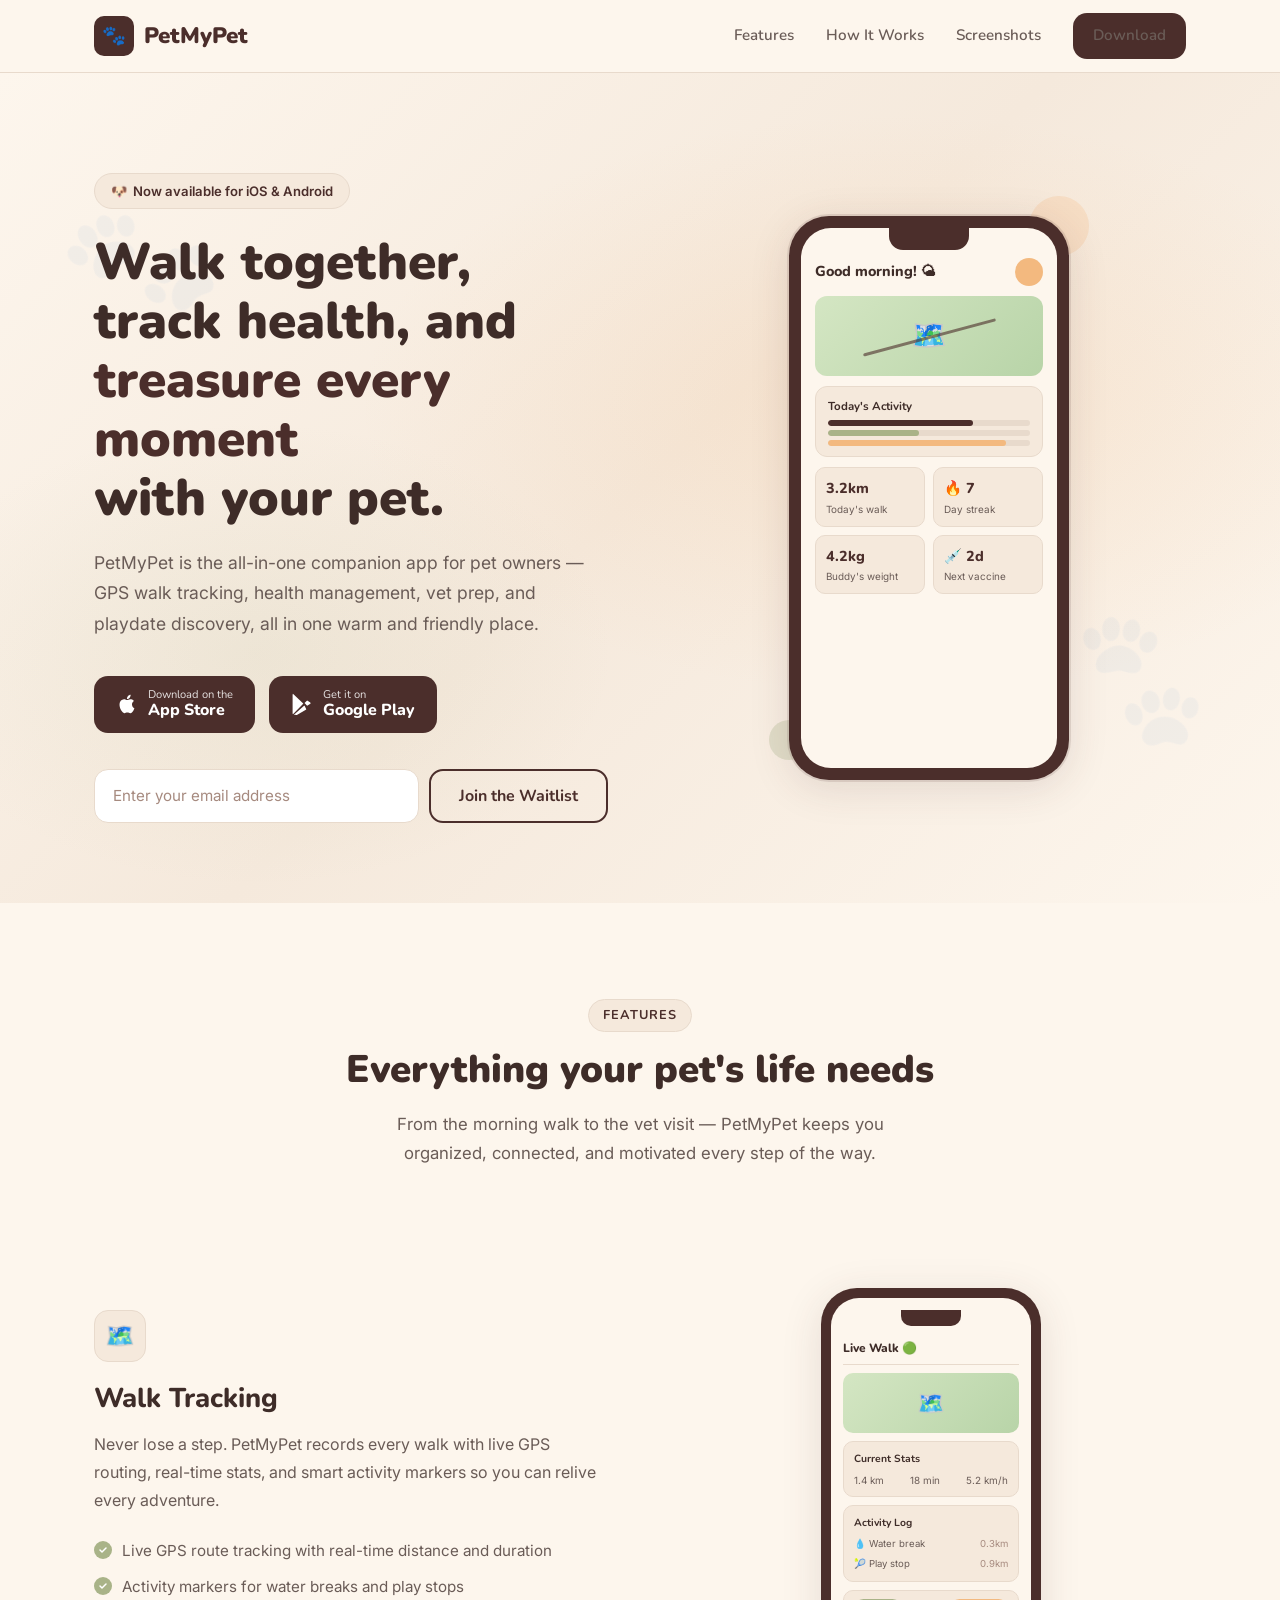
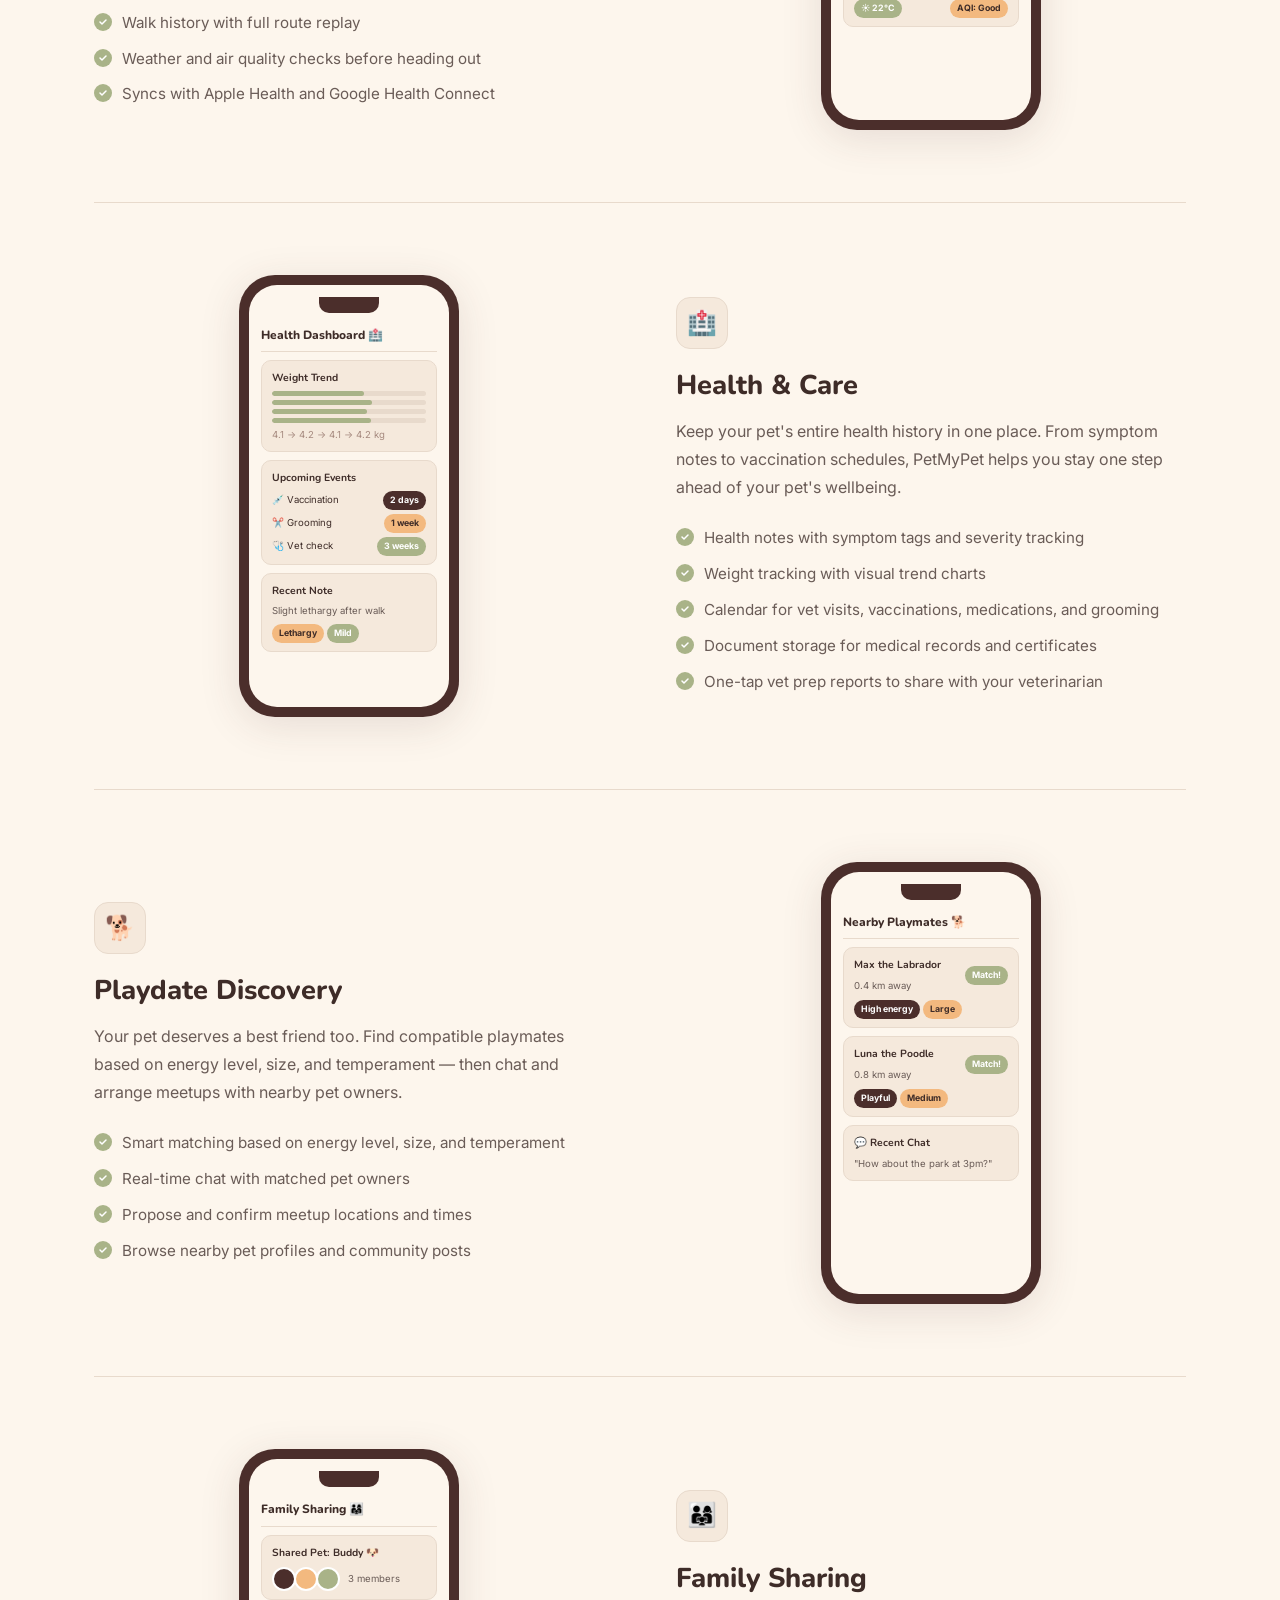
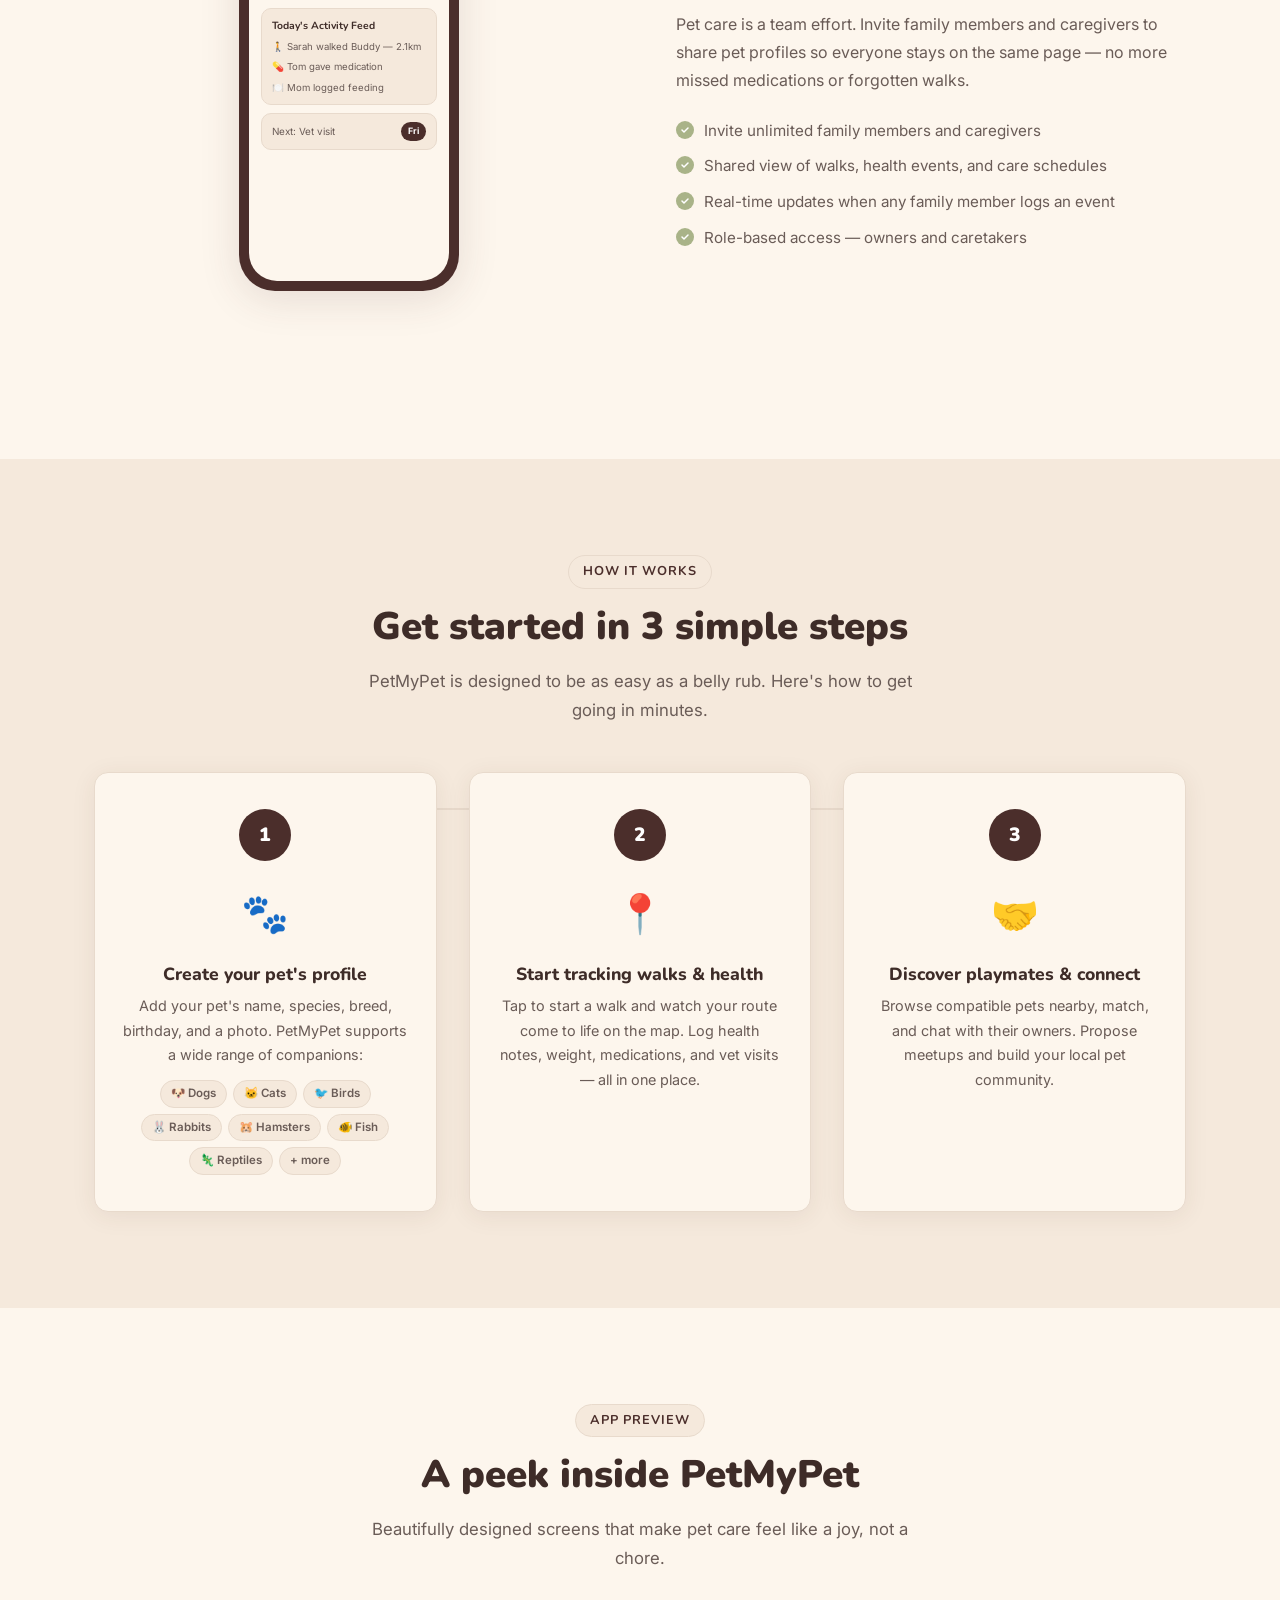
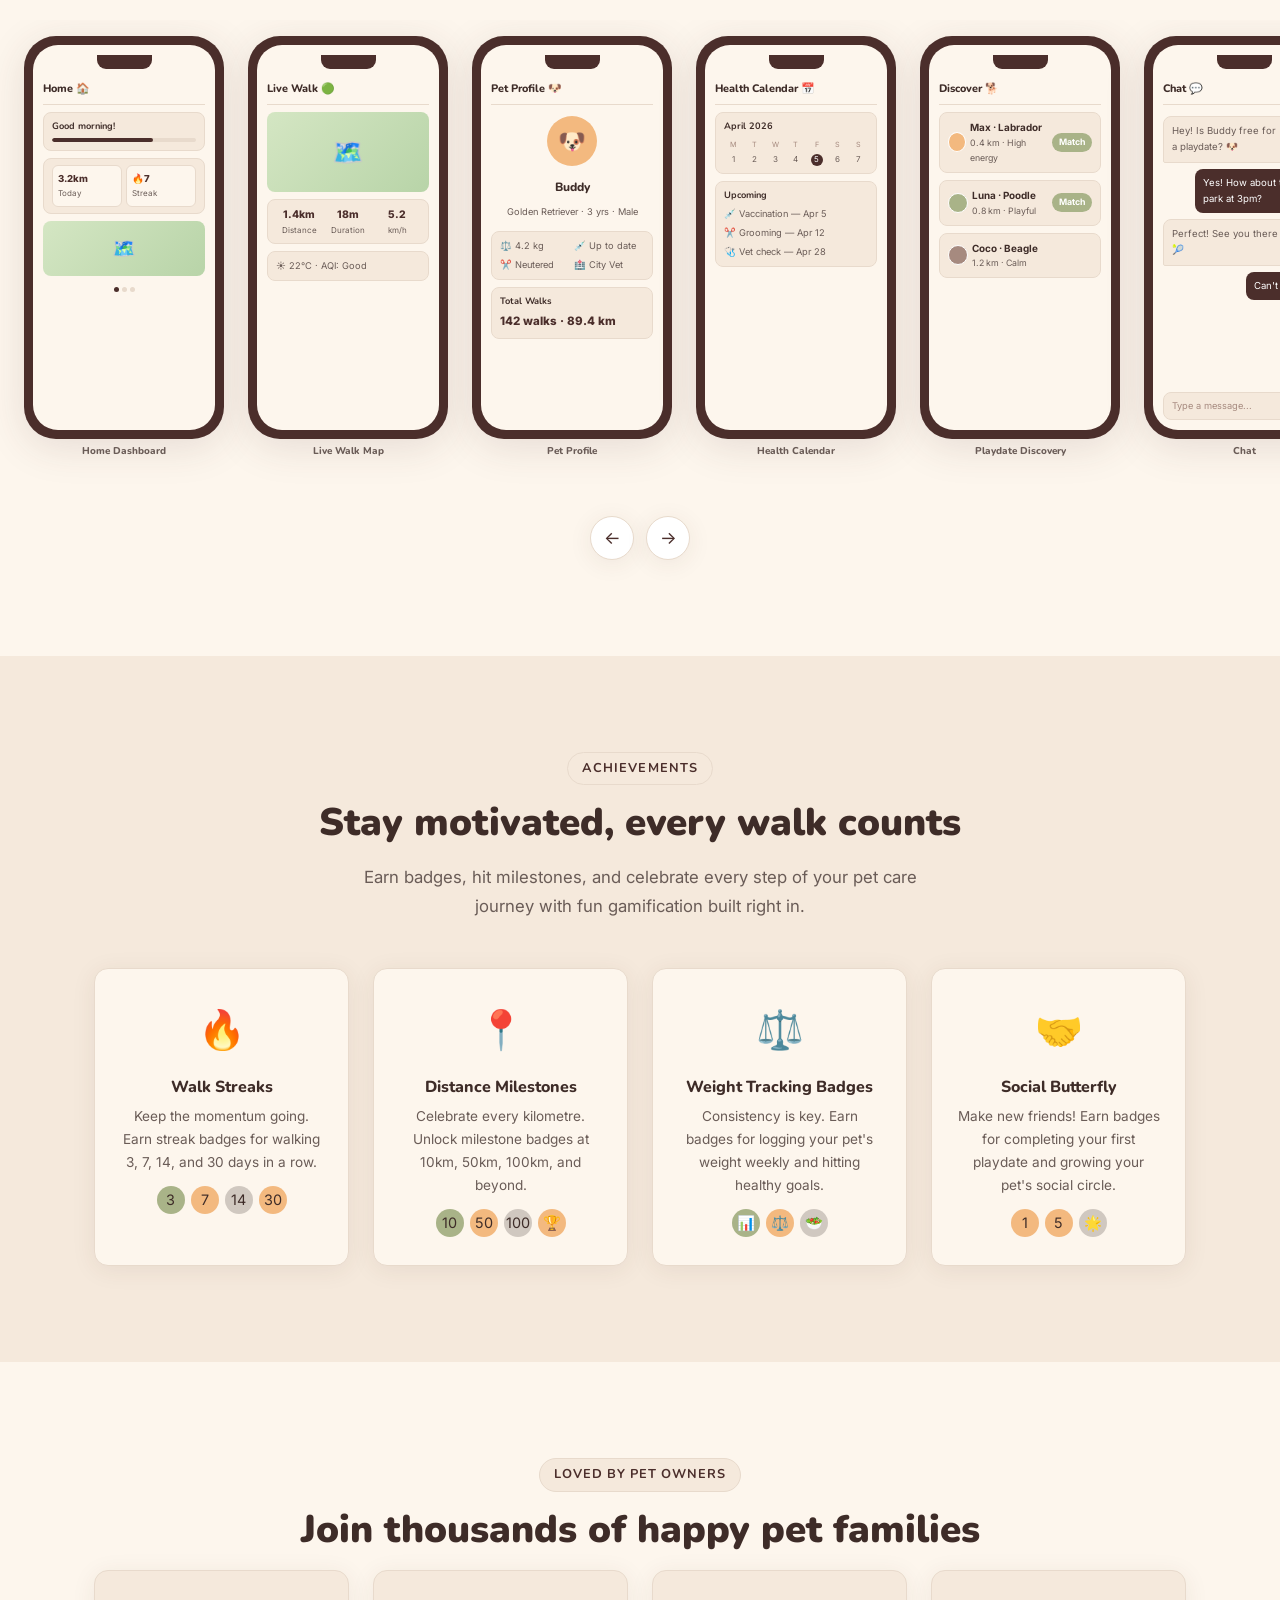
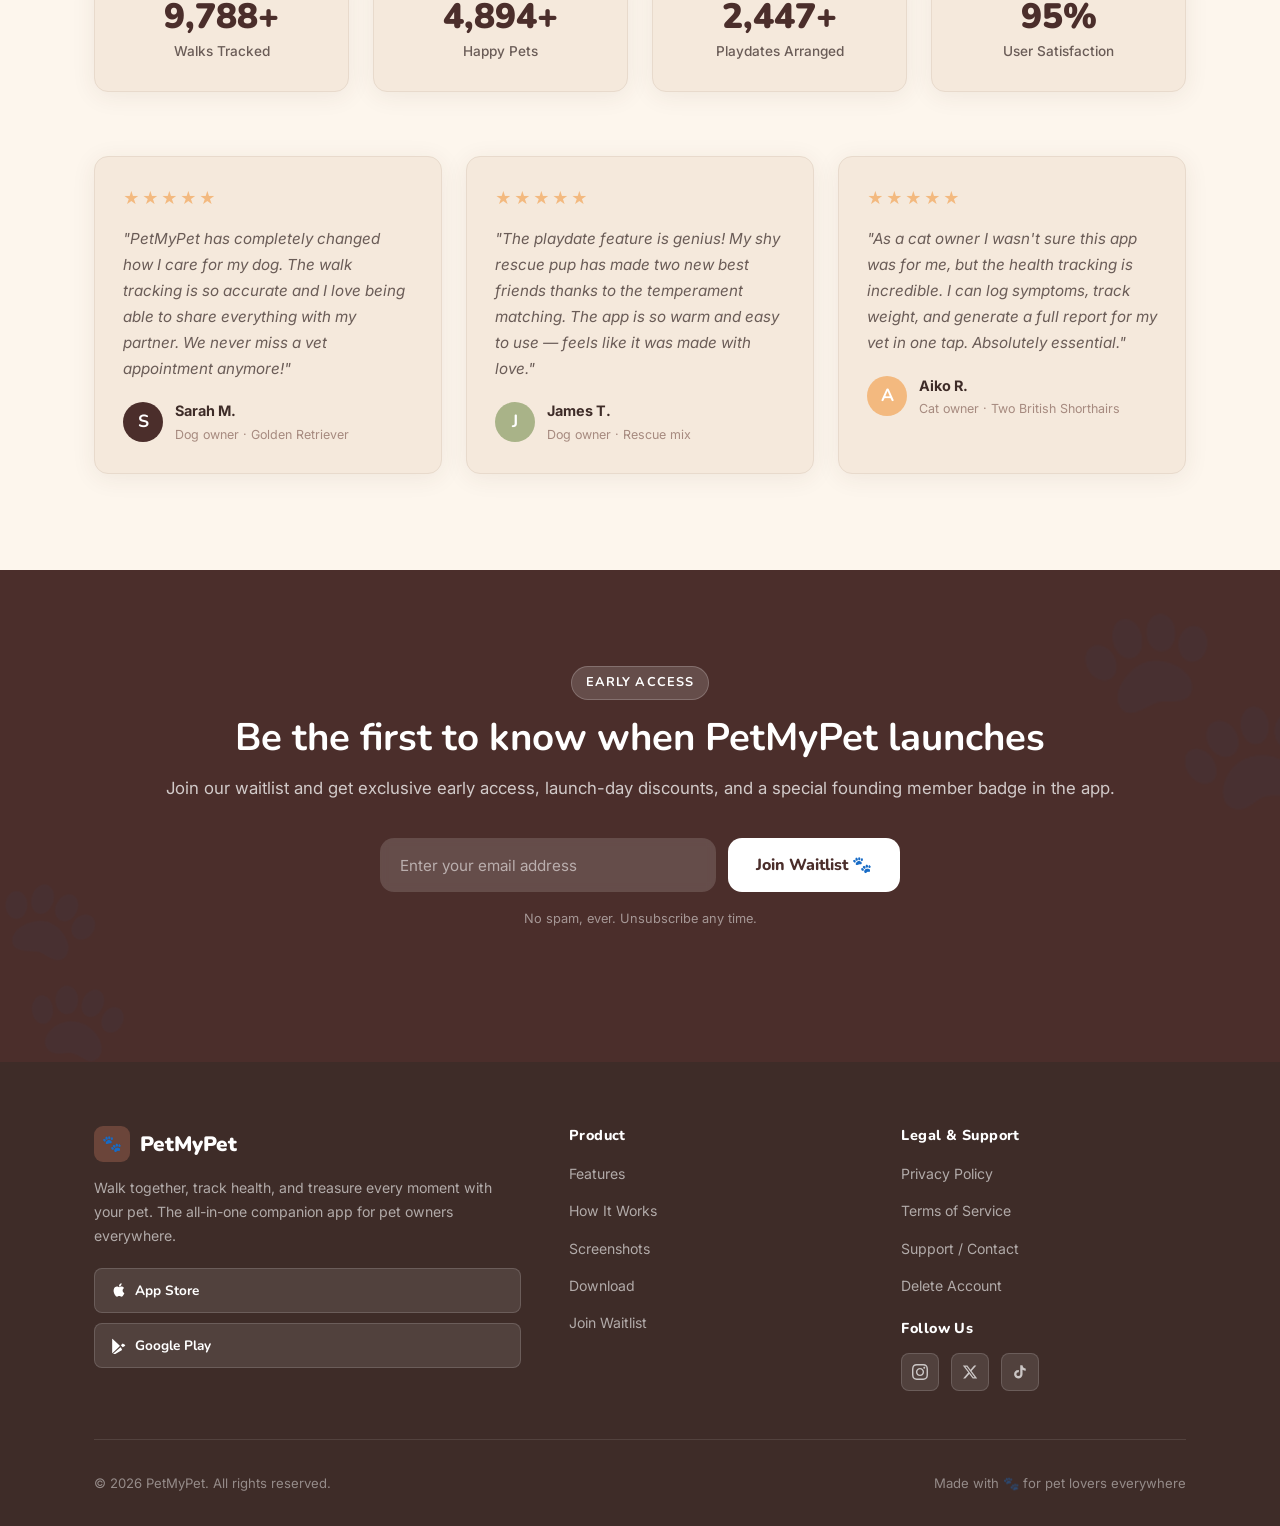
==== index.html @ e05b7a48 "Initial commit: PetMyPet Landing Page and Supporting Pages" ====
<!DOCTYPE html>
<html lang="en">
<head>
  <meta charset="UTF-8" />
  <meta name="viewport" content="width=device-width, initial-scale=1.0" />
  <title>PetMyPet — Walk Together, Track Health, Treasure Every Moment</title>
  <meta name="description" content="PetMyPet is the all-in-one pet owner app for walk tracking, health management, and social discovery. Available on iOS and Android." />
  <link rel="stylesheet" href="css/style.css" />
  <link rel="preconnect" href="https://fonts.googleapis.com" />
  <link rel="preconnect" href="https://fonts.gstatic.com" crossorigin />
</head>
<body>

<!-- =========================================================
     HEADER
     ========================================================= -->
<header class="header" role="banner">
  <div class="container">
    <div class="header-inner">
      <a href="index.html" class="logo" aria-label="PetMyPet Home">
        <div class="logo-icon" aria-hidden="true">🐾</div>
        PetMyPet
      </a>
      <nav class="nav" aria-label="Main navigation">
        <a href="#features">Features</a>
        <a href="#how-it-works">How It Works</a>
        <a href="#screenshots">Screenshots</a>
        <a href="#download" class="btn btn-primary btn-sm">Download</a>
      </nav>
      <button class="hamburger" aria-label="Open menu" aria-expanded="false">
        <span></span><span></span><span></span>
      </button>
    </div>
  </div>
  <nav class="mobile-nav" aria-label="Mobile navigation">
    <a href="#features">Features</a>
    <a href="#how-it-works">How It Works</a>
    <a href="#screenshots">Screenshots</a>
    <a href="#download">Download</a>
    <a href="#waitlist">Join Waitlist</a>
  </nav>
</header>

<!-- =========================================================
     HERO
     ========================================================= -->
<section class="hero" id="home" aria-label="Hero">
  <div class="hero-bg-gradient" aria-hidden="true"></div>
  <div class="paw-bg" aria-hidden="true"></div>
  <div class="container">
    <div class="hero-inner">
      <div class="hero-content">
        <div class="hero-badge fade-in">
          <span>🐶</span> Now available for iOS &amp; Android
        </div>
        <h1 class="fade-in fade-in-delay-1">
          Walk together,<br>
          track health, and<br>
          <span class="accent">treasure every moment</span><br>
          with your pet.
        </h1>
        <p class="fade-in fade-in-delay-2">
          PetMyPet is the all-in-one companion app for pet owners — GPS walk tracking, health management, vet prep, and playdate discovery, all in one warm and friendly place.
        </p>
        <div class="hero-actions fade-in fade-in-delay-3" id="download">
          <a href="#" class="store-btn" aria-label="Download on the App Store">
            <svg width="22" height="22" viewBox="0 0 24 24" fill="currentColor" aria-hidden="true"><path d="M18.71 19.5c-.83 1.24-1.71 2.45-3.05 2.47-1.34.03-1.77-.79-3.29-.79-1.53 0-2 .77-3.27.82-1.31.05-2.3-1.32-3.14-2.53C4.25 17 2.94 12.45 4.7 9.39c.87-1.52 2.43-2.48 4.12-2.51 1.28-.02 2.5.87 3.29.87.78 0 2.26-1.07 3.8-.91.65.03 2.47.26 3.64 1.98-.09.06-2.17 1.28-2.15 3.81.03 3.02 2.65 4.03 2.68 4.04-.03.07-.42 1.44-1.38 2.83M13 3.5c.73-.83 1.94-1.46 2.94-1.5.13 1.17-.34 2.35-1.04 3.19-.69.85-1.83 1.51-2.95 1.42-.15-1.15.41-2.35 1.05-3.11z"/></svg>
            <div class="store-btn-text">
              <small>Download on the</small>
              <span>App Store</span>
            </div>
          </a>
          <a href="#" class="store-btn" aria-label="Get it on Google Play">
            <svg width="22" height="22" viewBox="0 0 24 24" fill="currentColor" aria-hidden="true"><path d="M3.18 23.76c.37.2.8.22 1.2.06l12.11-6.97-2.55-2.55-10.76 9.46zM20.7 10.06L17.6 8.28 14.77 11l2.84 2.84 3.09-1.78c.88-.51.88-1.49 0-2zM2.01 1.05C1.84 1.3 1.75 1.62 1.75 2v20c0 .38.09.7.26.95l.11.1 11.2-11.2v-.26L2.12.95l-.11.1zM14.77 13.72L3.38 25.11c.4.16.83.14 1.2-.06l12.11-6.97-1.92-4.36z"/></svg>
            <div class="store-btn-text">
              <small>Get it on</small>
              <span>Google Play</span>
            </div>
          </a>
        </div>
        <form class="hero-waitlist fade-in fade-in-delay-4" aria-label="Join the waitlist">
          <input type="email" placeholder="Enter your email address" aria-label="Email address" required />
          <button type="submit" class="btn btn-outline">Join the Waitlist</button>
        </form>
      </div>
      <div class="hero-visual fade-in fade-in-delay-2" aria-hidden="true">
        <div class="phone-mockup-wrap">
          <div class="phone-mockup-deco"></div>
          <div class="phone-mockup-deco2"></div>
          <div class="phone-mockup">
            <div class="phone-screen">
              <div class="phone-notch"></div>
              <div class="phone-ui">
                <div class="phone-ui-header">
                  <div class="phone-ui-title">Good morning! 🌤</div>
                  <div class="phone-ui-avatar"></div>
                </div>
                <div class="phone-ui-map">🗺️</div>
                <div class="phone-ui-card">
                  <div class="phone-ui-card-title">Today's Activity</div>
                  <div class="phone-ui-bar-wrap">
                    <div class="phone-ui-bar"><div class="phone-ui-bar-fill" style="width:72%;background:var(--primary)"></div></div>
                    <div class="phone-ui-bar"><div class="phone-ui-bar-fill" style="width:45%;background:var(--sage)"></div></div>
                    <div class="phone-ui-bar"><div class="phone-ui-bar-fill" style="width:88%;background:var(--orange)"></div></div>
                  </div>
                </div>
                <div class="phone-ui-stats">
                  <div class="phone-ui-stat">
                    <div class="phone-ui-stat-val">3.2km</div>
                    <div class="phone-ui-stat-label">Today's walk</div>
                  </div>
                  <div class="phone-ui-stat">
                    <div class="phone-ui-stat-val">🔥 7</div>
                    <div class="phone-ui-stat-label">Day streak</div>
                  </div>
                  <div class="phone-ui-stat">
                    <div class="phone-ui-stat-val">4.2kg</div>
                    <div class="phone-ui-stat-label">Buddy's weight</div>
                  </div>
                  <div class="phone-ui-stat">
                    <div class="phone-ui-stat-val">💉 2d</div>
                    <div class="phone-ui-stat-label">Next vaccine</div>
                  </div>
                </div>
              </div>
            </div>
          </div>
        </div>
      </div>
    </div>
  </div>
</section>

<!-- =========================================================
     FEATURES
     ========================================================= -->
<section class="features section" id="features" aria-label="Features">
  <div class="container">
    <div class="text-center fade-in">
      <div class="section-tag">Features</div>
      <h2 class="section-heading">Everything your pet's life needs</h2>
      <p class="section-sub">From the morning walk to the vet visit — PetMyPet keeps you organized, connected, and motivated every step of the way.</p>
    </div>

    <!-- Feature 1: Walk Tracking -->
    <div class="feature-block fade-in">
      <div class="feature-content">
        <div class="feature-icon-wrap" aria-hidden="true">🗺️</div>
        <h3>Walk Tracking</h3>
        <p>Never lose a step. PetMyPet records every walk with live GPS routing, real-time stats, and smart activity markers so you can relive every adventure.</p>
        <ul class="feature-list">
          <li>Live GPS route tracking with real-time distance and duration</li>
          <li>Activity markers for water breaks and play stops</li>
          <li>Walk history with full route replay</li>
          <li>Weather and air quality checks before heading out</li>
          <li>Syncs with Apple Health and Google Health Connect</li>
        </ul>
      </div>
      <div class="feature-phone" aria-hidden="true">
        <div class="feature-phone-mockup">
          <div class="feature-phone-screen">
            <div class="feature-phone-notch"></div>
            <div class="fp-header">Live Walk 🟢</div>
            <div class="fp-map">🗺️</div>
            <div class="fp-card">
              <div class="fp-card-title">Current Stats</div>
              <div class="fp-row">
                <span style="font-size:0.62rem;color:var(--text-sec)">1.4 km</span>
                <span style="font-size:0.62rem;color:var(--text-sec)">18 min</span>
                <span style="font-size:0.62rem;color:var(--text-sec)">5.2 km/h</span>
              </div>
            </div>
            <div class="fp-card">
              <div class="fp-card-title">Activity Log</div>
              <div style="display:flex;flex-direction:column;gap:4px;">
                <div class="fp-row"><span style="font-size:0.6rem;color:var(--text-sec)">💧 Water break</span><span style="font-size:0.6rem;color:var(--muted)">0.3km</span></div>
                <div class="fp-row"><span style="font-size:0.6rem;color:var(--text-sec)">🎾 Play stop</span><span style="font-size:0.6rem;color:var(--muted)">0.9km</span></div>
              </div>
            </div>
            <div class="fp-card">
              <div class="fp-row">
                <div class="fp-tag-sage">☀️ 22°C</div>
                <div class="fp-tag-orange">AQI: Good</div>
              </div>
            </div>
          </div>
        </div>
      </div>
    </div>

    <!-- Feature 2: Health & Care (reversed) -->
    <div class="feature-block reverse fade-in">
      <div class="feature-content">
        <div class="feature-icon-wrap" aria-hidden="true">🏥</div>
        <h3>Health &amp; Care</h3>
        <p>Keep your pet's entire health history in one place. From symptom notes to vaccination schedules, PetMyPet helps you stay one step ahead of your pet's wellbeing.</p>
        <ul class="feature-list">
          <li>Health notes with symptom tags and severity tracking</li>
          <li>Weight tracking with visual trend charts</li>
          <li>Calendar for vet visits, vaccinations, medications, and grooming</li>
          <li>Document storage for medical records and certificates</li>
          <li>One-tap vet prep reports to share with your veterinarian</li>
        </ul>
      </div>
      <div class="feature-phone" aria-hidden="true">
        <div class="feature-phone-mockup">
          <div class="feature-phone-screen">
            <div class="feature-phone-notch"></div>
            <div class="fp-header">Health Dashboard 🏥</div>
            <div class="fp-card">
              <div class="fp-card-title">Weight Trend</div>
              <div class="fp-bar-wrap">
                <div class="fp-bar"><div class="fp-bar-fill" style="width:60%;background:var(--sage)"></div></div>
                <div class="fp-bar"><div class="fp-bar-fill" style="width:65%;background:var(--sage)"></div></div>
                <div class="fp-bar"><div class="fp-bar-fill" style="width:62%;background:var(--sage)"></div></div>
                <div class="fp-bar"><div class="fp-bar-fill" style="width:64%;background:var(--sage)"></div></div>
              </div>
              <div style="font-size:0.6rem;color:var(--muted);margin-top:4px;">4.1 → 4.2 → 4.1 → 4.2 kg</div>
            </div>
            <div class="fp-card">
              <div class="fp-card-title">Upcoming Events</div>
              <div style="display:flex;flex-direction:column;gap:4px;">
                <div class="fp-row"><span style="font-size:0.6rem">💉 Vaccination</span><div class="fp-tag">2 days</div></div>
                <div class="fp-row"><span style="font-size:0.6rem">✂️ Grooming</span><div class="fp-tag-orange">1 week</div></div>
                <div class="fp-row"><span style="font-size:0.6rem">🩺 Vet check</span><div class="fp-tag-sage">3 weeks</div></div>
              </div>
            </div>
            <div class="fp-card">
              <div class="fp-card-title">Recent Note</div>
              <div style="font-size:0.6rem;color:var(--text-sec);">Slight lethargy after walk</div>
              <div style="display:flex;gap:3px;margin-top:4px;"><div class="fp-tag-orange">Lethargy</div><div class="fp-tag-sage">Mild</div></div>
            </div>
          </div>
        </div>
      </div>
    </div>

    <!-- Feature 3: Playdate Discovery -->
    <div class="feature-block fade-in">
      <div class="feature-content">
        <div class="feature-icon-wrap" aria-hidden="true">🐕</div>
        <h3>Playdate Discovery</h3>
        <p>Your pet deserves a best friend too. Find compatible playmates based on energy level, size, and temperament — then chat and arrange meetups with nearby pet owners.</p>
        <ul class="feature-list">
          <li>Smart matching based on energy level, size, and temperament</li>
          <li>Real-time chat with matched pet owners</li>
          <li>Propose and confirm meetup locations and times</li>
          <li>Browse nearby pet profiles and community posts</li>
        </ul>
      </div>
      <div class="feature-phone" aria-hidden="true">
        <div class="feature-phone-mockup">
          <div class="feature-phone-screen">
            <div class="feature-phone-notch"></div>
            <div class="fp-header">Nearby Playmates 🐕</div>
            <div class="fp-card">
              <div class="fp-row">
                <div>
                  <div class="fp-card-title">Max the Labrador</div>
                  <div style="font-size:0.6rem;color:var(--text-sec)">0.4 km away</div>
                </div>
                <div class="fp-tag-sage">Match!</div>
              </div>
              <div style="display:flex;gap:3px;margin-top:6px;">
                <div class="fp-tag">High energy</div>
                <div class="fp-tag-orange">Large</div>
              </div>
            </div>
            <div class="fp-card">
              <div class="fp-row">
                <div>
                  <div class="fp-card-title">Luna the Poodle</div>
                  <div style="font-size:0.6rem;color:var(--text-sec)">0.8 km away</div>
                </div>
                <div class="fp-tag-sage">Match!</div>
              </div>
              <div style="display:flex;gap:3px;margin-top:6px;">
                <div class="fp-tag">Playful</div>
                <div class="fp-tag-orange">Medium</div>
              </div>
            </div>
            <div class="fp-card">
              <div class="fp-card-title">💬 Recent Chat</div>
              <div style="font-size:0.6rem;color:var(--text-sec);">"How about the park at 3pm?"</div>
            </div>
          </div>
        </div>
      </div>
    </div>

    <!-- Feature 4: Family Sharing (reversed) -->
    <div class="feature-block reverse fade-in">
      <div class="feature-content">
        <div class="feature-icon-wrap" aria-hidden="true">👨‍👩‍👧</div>
        <h3>Family Sharing</h3>
        <p>Pet care is a team effort. Invite family members and caregivers to share pet profiles so everyone stays on the same page — no more missed medications or forgotten walks.</p>
        <ul class="feature-list">
          <li>Invite unlimited family members and caregivers</li>
          <li>Shared view of walks, health events, and care schedules</li>
          <li>Real-time updates when any family member logs an event</li>
          <li>Role-based access — owners and caretakers</li>
        </ul>
      </div>
      <div class="feature-phone" aria-hidden="true">
        <div class="feature-phone-mockup">
          <div class="feature-phone-screen">
            <div class="feature-phone-notch"></div>
            <div class="fp-header">Family Sharing 👨‍👩‍👧</div>
            <div class="fp-card">
              <div class="fp-card-title">Shared Pet: Buddy 🐶</div>
              <div style="display:flex;gap:4px;margin-top:6px;align-items:center;">
                <div class="fp-avatar" style="width:24px;height:24px;border-radius:50%;background:var(--primary);border:2px solid var(--white);"></div>
                <div class="fp-avatar" style="width:24px;height:24px;border-radius:50%;background:var(--orange);border:2px solid var(--white);margin-left:-6px;"></div>
                <div class="fp-avatar" style="width:24px;height:24px;border-radius:50%;background:var(--sage);border:2px solid var(--white);margin-left:-6px;"></div>
                <span style="font-size:0.6rem;color:var(--text-sec);margin-left:4px;">3 members</span>
              </div>
            </div>
            <div class="fp-card">
              <div class="fp-card-title">Today's Activity Feed</div>
              <div style="display:flex;flex-direction:column;gap:4px;">
                <div style="font-size:0.6rem;color:var(--text-sec)">🚶 Sarah walked Buddy — 2.1km</div>
                <div style="font-size:0.6rem;color:var(--text-sec)">💊 Tom gave medication</div>
                <div style="font-size:0.6rem;color:var(--text-sec)">🍽️ Mom logged feeding</div>
              </div>
            </div>
            <div class="fp-card">
              <div class="fp-row">
                <span style="font-size:0.62rem;color:var(--text-sec)">Next: Vet visit</span>
                <div class="fp-tag">Fri</div>
              </div>
            </div>
          </div>
        </div>
      </div>
    </div>
  </div>
</section>

<!-- =========================================================
     HOW IT WORKS
     ========================================================= -->
<section class="how-it-works section" id="how-it-works" aria-label="How It Works">
  <div class="container">
    <div class="text-center fade-in">
      <div class="section-tag">How It Works</div>
      <h2 class="section-heading">Get started in 3 simple steps</h2>
      <p class="section-sub">PetMyPet is designed to be as easy as a belly rub. Here's how to get going in minutes.</p>
    </div>
    <div class="steps-grid">
      <div class="step-card fade-in fade-in-delay-1">
        <div class="step-number">1</div>
        <div class="step-icon" aria-hidden="true">🐾</div>
        <h3>Create your pet's profile</h3>
        <p>Add your pet's name, species, breed, birthday, and a photo. PetMyPet supports a wide range of companions:</p>
        <div class="step-pets">
          <span class="step-pet-tag">🐶 Dogs</span>
          <span class="step-pet-tag">🐱 Cats</span>
          <span class="step-pet-tag">🐦 Birds</span>
          <span class="step-pet-tag">🐰 Rabbits</span>
          <span class="step-pet-tag">🐹 Hamsters</span>
          <span class="step-pet-tag">🐠 Fish</span>
          <span class="step-pet-tag">🦎 Reptiles</span>
          <span class="step-pet-tag">+ more</span>
        </div>
      </div>
      <div class="step-card fade-in fade-in-delay-2">
        <div class="step-number">2</div>
        <div class="step-icon" aria-hidden="true">📍</div>
        <h3>Start tracking walks &amp; health</h3>
        <p>Tap to start a walk and watch your route come to life on the map. Log health notes, weight, medications, and vet visits — all in one place.</p>
      </div>
      <div class="step-card fade-in fade-in-delay-3">
        <div class="step-number">3</div>
        <div class="step-icon" aria-hidden="true">🤝</div>
        <h3>Discover playmates &amp; connect</h3>
        <p>Browse compatible pets nearby, match, and chat with their owners. Propose meetups and build your local pet community.</p>
      </div>
    </div>
  </div>
</section>

<!-- =========================================================
     SCREENSHOT CAROUSEL
     ========================================================= -->
<section class="screenshots section" id="screenshots" aria-label="App Screenshots">
  <div class="container">
    <div class="text-center fade-in">
      <div class="section-tag">App Preview</div>
      <h2 class="section-heading">A peek inside PetMyPet</h2>
      <p class="section-sub">Beautifully designed screens that make pet care feel like a joy, not a chore.</p>
    </div>
  </div>
  <div class="carousel-track-wrap" role="region" aria-label="App screenshot carousel">
    <div class="carousel-track">

      <!-- Screen 1: Home Dashboard -->
      <div class="carousel-item">
        <div class="carousel-phone">
          <div class="carousel-screen">
            <div class="carousel-notch"></div>
            <div class="cs-title">Home 🏠</div>
            <div class="cs-card">
              <div class="cs-card-title">Good morning!</div>
              <div class="cs-bar"><div class="cs-bar-fill" style="width:70%;background:var(--primary)"></div></div>
            </div>
            <div class="cs-card">
              <div style="display:grid;grid-template-columns:1fr 1fr;gap:4px;">
                <div style="background:var(--bg);border-radius:6px;padding:5px;border:1px solid var(--border);">
                  <div style="font-size:0.6rem;font-weight:800;color:var(--primary)">3.2km</div>
                  <div style="font-size:0.5rem;color:var(--text-sec)">Today</div>
                </div>
                <div style="background:var(--bg);border-radius:6px;padding:5px;border:1px solid var(--border);">
                  <div style="font-size:0.6rem;font-weight:800;color:var(--primary)">🔥7</div>
                  <div style="font-size:0.5rem;color:var(--text-sec)">Streak</div>
                </div>
              </div>
            </div>
            <div class="cs-map">🗺️</div>
            <div class="cs-dot-row">
              <div class="cs-dot active"></div><div class="cs-dot"></div><div class="cs-dot"></div>
            </div>
          </div>
        </div>
        <div class="cs-label">Home Dashboard</div>
      </div>

      <!-- Screen 2: Live Walk Map -->
      <div class="carousel-item">
        <div class="carousel-phone">
          <div class="carousel-screen">
            <div class="carousel-notch"></div>
            <div class="cs-title">Live Walk 🟢</div>
            <div class="cs-map" style="height:80px;font-size:1.6rem;">🗺️</div>
            <div class="cs-card">
              <div style="display:grid;grid-template-columns:1fr 1fr 1fr;gap:3px;">
                <div style="text-align:center;">
                  <div style="font-size:0.65rem;font-weight:800;color:var(--primary)">1.4km</div>
                  <div style="font-size:0.5rem;color:var(--text-sec)">Distance</div>
                </div>
                <div style="text-align:center;">
                  <div style="font-size:0.65rem;font-weight:800;color:var(--primary)">18m</div>
                  <div style="font-size:0.5rem;color:var(--text-sec)">Duration</div>
                </div>
                <div style="text-align:center;">
                  <div style="font-size:0.65rem;font-weight:800;color:var(--primary)">5.2</div>
                  <div style="font-size:0.5rem;color:var(--text-sec)">km/h</div>
                </div>
              </div>
            </div>
            <div class="cs-card">
              <div style="font-size:0.58rem;color:var(--text-sec)">☀️ 22°C · AQI: Good</div>
            </div>
          </div>
        </div>
        <div class="cs-label">Live Walk Map</div>
      </div>

      <!-- Screen 3: Pet Profile -->
      <div class="carousel-item">
        <div class="carousel-phone">
          <div class="carousel-screen">
            <div class="carousel-notch"></div>
            <div class="cs-title">Pet Profile 🐶</div>
            <div style="width:50px;height:50px;border-radius:50%;background:var(--orange);margin:4px auto;display:flex;align-items:center;justify-content:center;font-size:1.4rem;">🐶</div>
            <div style="text-align:center;font-family:Nunito,sans-serif;font-weight:800;font-size:0.75rem;color:var(--text)">Buddy</div>
            <div style="text-align:center;font-size:0.58rem;color:var(--text-sec);margin-bottom:4px">Golden Retriever · 3 yrs · Male</div>
            <div class="cs-card">
              <div style="display:grid;grid-template-columns:1fr 1fr;gap:3px;">
                <div style="font-size:0.58rem;color:var(--text-sec)">⚖️ 4.2 kg</div>
                <div style="font-size:0.58rem;color:var(--text-sec)">💉 Up to date</div>
                <div style="font-size:0.58rem;color:var(--text-sec)">✂️ Neutered</div>
                <div style="font-size:0.58rem;color:var(--text-sec)">🏥 City Vet</div>
              </div>
            </div>
            <div class="cs-card">
              <div class="cs-card-title">Total Walks</div>
              <div style="font-size:0.72rem;font-weight:800;color:var(--primary)">142 walks · 89.4 km</div>
            </div>
          </div>
        </div>
        <div class="cs-label">Pet Profile</div>
      </div>

      <!-- Screen 4: Health Calendar -->
      <div class="carousel-item">
        <div class="carousel-phone">
          <div class="carousel-screen">
            <div class="carousel-notch"></div>
            <div class="cs-title">Health Calendar 📅</div>
            <div class="cs-card">
              <div class="cs-card-title">April 2026</div>
              <div style="display:grid;grid-template-columns:repeat(7,1fr);gap:2px;margin-top:4px;">
                <div style="font-size:0.45rem;text-align:center;color:var(--muted)">M</div>
                <div style="font-size:0.45rem;text-align:center;color:var(--muted)">T</div>
                <div style="font-size:0.45rem;text-align:center;color:var(--muted)">W</div>
                <div style="font-size:0.45rem;text-align:center;color:var(--muted)">T</div>
                <div style="font-size:0.45rem;text-align:center;color:var(--muted)">F</div>
                <div style="font-size:0.45rem;text-align:center;color:var(--muted)">S</div>
                <div style="font-size:0.45rem;text-align:center;color:var(--muted)">S</div>
                <div style="font-size:0.5rem;text-align:center;color:var(--text-sec)">1</div>
                <div style="font-size:0.5rem;text-align:center;color:var(--text-sec)">2</div>
                <div style="font-size:0.5rem;text-align:center;color:var(--text-sec)">3</div>
                <div style="font-size:0.5rem;text-align:center;color:var(--text-sec)">4</div>
                <div style="font-size:0.5rem;text-align:center;background:var(--primary);color:var(--white);border-radius:50%;width:12px;height:12px;display:flex;align-items:center;justify-content:center;margin:auto">5</div>
                <div style="font-size:0.5rem;text-align:center;color:var(--text-sec)">6</div>
                <div style="font-size:0.5rem;text-align:center;color:var(--text-sec)">7</div>
              </div>
            </div>
            <div class="cs-card">
              <div class="cs-card-title">Upcoming</div>
              <div style="display:flex;flex-direction:column;gap:3px;">
                <div style="font-size:0.58rem;color:var(--text-sec)">💉 Vaccination — Apr 5</div>
                <div style="font-size:0.58rem;color:var(--text-sec)">✂️ Grooming — Apr 12</div>
                <div style="font-size:0.58rem;color:var(--text-sec)">🩺 Vet check — Apr 28</div>
              </div>
            </div>
          </div>
        </div>
        <div class="cs-label">Health Calendar</div>
      </div>

      <!-- Screen 5: Playdate Discovery -->
      <div class="carousel-item">
        <div class="carousel-phone">
          <div class="carousel-screen">
            <div class="carousel-notch"></div>
            <div class="cs-title">Discover 🐕</div>
            <div class="cs-card">
              <div class="cs-avatar-row">
                <div class="cs-avatar"></div>
                <div>
                  <div style="font-size:0.62rem;font-weight:700;color:var(--text)">Max · Labrador</div>
                  <div style="font-size:0.55rem;color:var(--text-sec)">0.4 km · High energy</div>
                </div>
                <div style="margin-left:auto;background:var(--sage);color:var(--white);font-size:0.55rem;font-weight:700;padding:2px 7px;border-radius:100px;">Match</div>
              </div>
            </div>
            <div class="cs-card">
              <div class="cs-avatar-row">
                <div class="cs-avatar sage"></div>
                <div>
                  <div style="font-size:0.62rem;font-weight:700;color:var(--text)">Luna · Poodle</div>
                  <div style="font-size:0.55rem;color:var(--text-sec)">0.8 km · Playful</div>
                </div>
                <div style="margin-left:auto;background:var(--sage);color:var(--white);font-size:0.55rem;font-weight:700;padding:2px 7px;border-radius:100px;">Match</div>
              </div>
            </div>
            <div class="cs-card">
              <div class="cs-avatar-row">
                <div class="cs-avatar muted"></div>
                <div>
                  <div style="font-size:0.62rem;font-weight:700;color:var(--text)">Coco · Beagle</div>
                  <div style="font-size:0.55rem;color:var(--text-sec)">1.2 km · Calm</div>
                </div>
              </div>
            </div>
          </div>
        </div>
        <div class="cs-label">Playdate Discovery</div>
      </div>

      <!-- Screen 6: Chat -->
      <div class="carousel-item">
        <div class="carousel-phone">
          <div class="carousel-screen">
            <div class="carousel-notch"></div>
            <div class="cs-title">Chat 💬</div>
            <div style="display:flex;flex-direction:column;gap:6px;flex:1;padding:4px 0;">
              <div style="background:var(--surface);border-radius:8px 8px 8px 2px;padding:6px 8px;font-size:0.6rem;color:var(--text-sec);max-width:80%;border:1px solid var(--border)">Hey! Is Buddy free for a playdate? 🐶</div>
              <div style="background:var(--primary);border-radius:8px 8px 2px 8px;padding:6px 8px;font-size:0.6rem;color:var(--white);max-width:80%;align-self:flex-end">Yes! How about the park at 3pm?</div>
              <div style="background:var(--surface);border-radius:8px 8px 8px 2px;padding:6px 8px;font-size:0.6rem;color:var(--text-sec);max-width:80%;border:1px solid var(--border)">Perfect! See you there 🎾</div>
              <div style="background:var(--primary);border-radius:8px 8px 2px 8px;padding:6px 8px;font-size:0.6rem;color:var(--white);max-width:80%;align-self:flex-end">Can't wait! 🐾</div>
            </div>
            <div style="background:var(--surface);border-radius:8px;padding:5px 8px;font-size:0.58rem;color:var(--muted);border:1px solid var(--border)">Type a message...</div>
          </div>
        </div>
        <div class="cs-label">Chat</div>
      </div>

    </div>
  </div>
  <div class="carousel-nav" aria-label="Carousel navigation">
    <button class="carousel-prev" aria-label="Previous">&#8592;</button>
    <button class="carousel-next" aria-label="Next">&#8594;</button>
  </div>
</section>

<!-- =========================================================
     ACHIEVEMENTS & GAMIFICATION
     ========================================================= -->
<section class="achievements section" aria-label="Achievements and Gamification">
  <div class="container">
    <div class="text-center fade-in">
      <div class="section-tag">Achievements</div>
      <h2 class="section-heading">Stay motivated, every walk counts</h2>
      <p class="section-sub">Earn badges, hit milestones, and celebrate every step of your pet care journey with fun gamification built right in.</p>
    </div>
    <div class="achievements-grid">
      <div class="achievement-card fade-in fade-in-delay-1">
        <div class="achievement-icon" aria-hidden="true">🔥</div>
        <h4>Walk Streaks</h4>
        <p>Keep the momentum going. Earn streak badges for walking 3, 7, 14, and 30 days in a row.</p>
        <div class="badge-row" aria-hidden="true">
          <div class="badge badge-sage">3</div>
          <div class="badge badge-gold">7</div>
          <div class="badge badge-silver">14</div>
          <div class="badge badge-gold">30</div>
        </div>
      </div>
      <div class="achievement-card fade-in fade-in-delay-2">
        <div class="achievement-icon" aria-hidden="true">📍</div>
        <h4>Distance Milestones</h4>
        <p>Celebrate every kilometre. Unlock milestone badges at 10km, 50km, 100km, and beyond.</p>
        <div class="badge-row" aria-hidden="true">
          <div class="badge badge-sage">10</div>
          <div class="badge badge-gold">50</div>
          <div class="badge badge-silver">100</div>
          <div class="badge badge-gold">🏆</div>
        </div>
      </div>
      <div class="achievement-card fade-in fade-in-delay-3">
        <div class="achievement-icon" aria-hidden="true">⚖️</div>
        <h4>Weight Tracking Badges</h4>
        <p>Consistency is key. Earn badges for logging your pet's weight weekly and hitting healthy goals.</p>
        <div class="badge-row" aria-hidden="true">
          <div class="badge badge-sage">📊</div>
          <div class="badge badge-gold">⚖️</div>
          <div class="badge badge-silver">🥗</div>
        </div>
      </div>
      <div class="achievement-card fade-in fade-in-delay-4">
        <div class="achievement-icon" aria-hidden="true">🤝</div>
        <h4>Social Butterfly</h4>
        <p>Make new friends! Earn badges for completing your first playdate and growing your pet's social circle.</p>
        <div class="badge-row" aria-hidden="true">
          <div class="badge badge-orange" style="background:var(--orange)">1</div>
          <div class="badge badge-gold">5</div>
          <div class="badge badge-silver">🌟</div>
        </div>
      </div>
    </div>
  </div>
</section>

<!-- =========================================================
     SOCIAL PROOF
     ========================================================= -->
<section class="social-proof section" aria-label="Social Proof and Reviews">
  <div class="container">
    <div class="text-center fade-in">
      <div class="section-tag">Loved by Pet Owners</div>
      <h2 class="section-heading">Join thousands of happy pet families</h2>
    </div>
    <div class="stats-row">
      <div class="stat-card fade-in fade-in-delay-1">
        <div class="stat-number" data-target="10000" data-suffix="+">0</div>
        <div class="stat-label">Walks Tracked</div>
      </div>
      <div class="stat-card fade-in fade-in-delay-2">
        <div class="stat-number" data-target="5000" data-suffix="+">0</div>
        <div class="stat-label">Happy Pets</div>
      </div>
      <div class="stat-card fade-in fade-in-delay-3">
        <div class="stat-number" data-target="2500" data-suffix="+">0</div>
        <div class="stat-label">Playdates Arranged</div>
      </div>
      <div class="stat-card fade-in fade-in-delay-4">
        <div class="stat-number" data-target="98" data-suffix="%">0</div>
        <div class="stat-label">User Satisfaction</div>
      </div>
    </div>
    <div class="reviews-grid">
      <div class="review-card fade-in fade-in-delay-1">
        <div class="review-stars" aria-label="5 out of 5 stars">★★★★★</div>
        <p class="review-text">"PetMyPet has completely changed how I care for my dog. The walk tracking is so accurate and I love being able to share everything with my partner. We never miss a vet appointment anymore!"</p>
        <div class="review-author">
          <div class="review-avatar" style="background:var(--primary)">S</div>
          <div>
            <div class="review-name">Sarah M.</div>
            <div class="review-sub">Dog owner · Golden Retriever</div>
          </div>
        </div>
      </div>
      <div class="review-card fade-in fade-in-delay-2">
        <div class="review-stars" aria-label="5 out of 5 stars">★★★★★</div>
        <p class="review-text">"The playdate feature is genius! My shy rescue pup has made two new best friends thanks to the temperament matching. The app is so warm and easy to use — feels like it was made with love."</p>
        <div class="review-author">
          <div class="review-avatar" style="background:var(--sage)">J</div>
          <div>
            <div class="review-name">James T.</div>
            <div class="review-sub">Dog owner · Rescue mix</div>
          </div>
        </div>
      </div>
      <div class="review-card fade-in fade-in-delay-3">
        <div class="review-stars" aria-label="5 out of 5 stars">★★★★★</div>
        <p class="review-text">"As a cat owner I wasn't sure this app was for me, but the health tracking is incredible. I can log symptoms, track weight, and generate a full report for my vet in one tap. Absolutely essential."</p>
        <div class="review-author">
          <div class="review-avatar" style="background:var(--orange)">A</div>
          <div>
            <div class="review-name">Aiko R.</div>
            <div class="review-sub">Cat owner · Two British Shorthairs</div>
          </div>
        </div>
      </div>
    </div>
  </div>
</section>

<!-- =========================================================
     WAITLIST
     ========================================================= -->
<section class="waitlist-section section text-center" id="waitlist" aria-label="Join the Waitlist">
  <div class="container">
    <div class="waitlist-inner fade-in">
      <div class="section-tag" style="background:rgba(255,255,255,0.15);border-color:rgba(255,255,255,0.2);color:var(--white);">Early Access</div>
      <h2>Be the first to know when PetMyPet launches</h2>
      <p>Join our waitlist and get exclusive early access, launch-day discounts, and a special founding member badge in the app.</p>
      <form class="waitlist-form" aria-label="Waitlist signup">
        <input type="email" placeholder="Enter your email address" aria-label="Email address" required />
        <button type="submit">Join Waitlist 🐾</button>
      </form>
      <p class="waitlist-success" aria-live="polite">🎉 You're on the list! We'll be in touch soon.</p>
      <p style="color:rgba(255,255,255,0.5);font-size:0.8rem;margin-top:16px;">No spam, ever. Unsubscribe any time.</p>
    </div>
  </div>
</section>

<!-- =========================================================
     FOOTER
     ========================================================= -->
<footer class="footer" role="contentinfo">
  <div class="container">
    <div class="footer-top">
      <div class="footer-brand">
        <div class="footer-logo">
          <div class="footer-logo-icon" aria-hidden="true">🐾</div>
          PetMyPet
        </div>
        <p>Walk together, track health, and treasure every moment with your pet. The all-in-one companion app for pet owners everywhere.</p>
        <div class="footer-store-btns">
          <a href="#" class="footer-store-btn" aria-label="Download on the App Store">
            <svg width="16" height="16" viewBox="0 0 24 24" fill="currentColor" aria-hidden="true"><path d="M18.71 19.5c-.83 1.24-1.71 2.45-3.05 2.47-1.34.03-1.77-.79-3.29-.79-1.53 0-2 .77-3.27.82-1.31.05-2.3-1.32-3.14-2.53C4.25 17 2.94 12.45 4.7 9.39c.87-1.52 2.43-2.48 4.12-2.51 1.28-.02 2.5.87 3.29.87.78 0 2.26-1.07 3.8-.91.65.03 2.47.26 3.64 1.98-.09.06-2.17 1.28-2.15 3.81.03 3.02 2.65 4.03 2.68 4.04-.03.07-.42 1.44-1.38 2.83M13 3.5c.73-.83 1.94-1.46 2.94-1.5.13 1.17-.34 2.35-1.04 3.19-.69.85-1.83 1.51-2.95 1.42-.15-1.15.41-2.35 1.05-3.11z"/></svg>
            App Store
          </a>
          <a href="#" class="footer-store-btn" aria-label="Get it on Google Play">
            <svg width="16" height="16" viewBox="0 0 24 24" fill="currentColor" aria-hidden="true"><path d="M3.18 23.76c.37.2.8.22 1.2.06l12.11-6.97-2.55-2.55-10.76 9.46zM20.7 10.06L17.6 8.28 14.77 11l2.84 2.84 3.09-1.78c.88-.51.88-1.49 0-2zM2.01 1.05C1.84 1.3 1.75 1.62 1.75 2v20c0 .38.09.7.26.95l.11.1 11.2-11.2v-.26L2.12.95l-.11.1zM14.77 13.72L3.38 25.11c.4.16.83.14 1.2-.06l12.11-6.97-1.92-4.36z"/></svg>
            Google Play
          </a>
        </div>
      </div>
      <div class="footer-col">
        <h5>Product</h5>
        <ul>
          <li><a href="#features">Features</a></li>
          <li><a href="#how-it-works">How It Works</a></li>
          <li><a href="#screenshots">Screenshots</a></li>
          <li><a href="#download">Download</a></li>
          <li><a href="#waitlist">Join Waitlist</a></li>
        </ul>
      </div>
      <div class="footer-col">
        <h5>Legal &amp; Support</h5>
        <ul>
          <li><a href="privacy.html">Privacy Policy</a></li>
          <li><a href="terms.html">Terms of Service</a></li>
          <li><a href="support.html">Support / Contact</a></li>
          <li><a href="delete-account.html">Delete Account</a></li>
        </ul>
        <h5 style="margin-top:20px;">Follow Us</h5>
        <div class="footer-social" aria-label="Social media links">
          <a href="#" class="social-icon" aria-label="Instagram">
            <svg width="16" height="16" viewBox="0 0 24 24" fill="currentColor"><path d="M12 2.163c3.204 0 3.584.012 4.85.07 3.252.148 4.771 1.691 4.919 4.919.058 1.265.069 1.645.069 4.849 0 3.205-.012 3.584-.069 4.849-.149 3.225-1.664 4.771-4.919 4.919-1.266.058-1.644.07-4.85.07-3.204 0-3.584-.012-4.849-.07-3.26-.149-4.771-1.699-4.919-4.92-.058-1.265-.07-1.644-.07-4.849 0-3.204.013-3.583.07-4.849.149-3.227 1.664-4.771 4.919-4.919 1.266-.057 1.645-.069 4.849-.069zm0-2.163c-3.259 0-3.667.014-4.947.072-4.358.2-6.78 2.618-6.98 6.98-.059 1.281-.073 1.689-.073 4.948 0 3.259.014 3.668.072 4.948.2 4.358 2.618 6.78 6.98 6.98 1.281.058 1.689.072 4.948.072 3.259 0 3.668-.014 4.948-.072 4.354-.2 6.782-2.618 6.979-6.98.059-1.28.073-1.689.073-4.948 0-3.259-.014-3.667-.072-4.947-.196-4.354-2.617-6.78-6.979-6.98-1.281-.059-1.69-.073-4.949-.073zm0 5.838c-3.403 0-6.162 2.759-6.162 6.162s2.759 6.163 6.162 6.163 6.162-2.759 6.162-6.163c0-3.403-2.759-6.162-6.162-6.162zm0 10.162c-2.209 0-4-1.79-4-4 0-2.209 1.791-4 4-4s4 1.791 4 4c0 2.21-1.791 4-4 4zm6.406-11.845c-.796 0-1.441.645-1.441 1.44s.645 1.44 1.441 1.44c.795 0 1.439-.645 1.439-1.44s-.644-1.44-1.439-1.44z"/></svg>
          </a>
          <a href="#" class="social-icon" aria-label="Twitter / X">
            <svg width="16" height="16" viewBox="0 0 24 24" fill="currentColor"><path d="M18.244 2.25h3.308l-7.227 8.26 8.502 11.24H16.17l-5.214-6.817L4.99 21.75H1.68l7.73-8.835L1.254 2.25H8.08l4.713 6.231zm-1.161 17.52h1.833L7.084 4.126H5.117z"/></svg>
          </a>
          <a href="#" class="social-icon" aria-label="TikTok">
            <svg width="16" height="16" viewBox="0 0 24 24" fill="currentColor"><path d="M19.59 6.69a4.83 4.83 0 01-3.77-4.25V2h-3.45v13.67a2.89 2.89 0 01-2.88 2.5 2.89 2.89 0 01-2.89-2.89 2.89 2.89 0 012.89-2.89c.28 0 .54.04.79.1V9.01a6.33 6.33 0 00-.79-.05 6.34 6.34 0 00-6.34 6.34 6.34 6.34 0 006.34 6.34 6.34 6.34 0 006.33-6.34V8.69a8.18 8.18 0 004.78 1.52V6.76a4.85 4.85 0 01-1.01-.07z"/></svg>
          </a>
        </div>
      </div>
    </div>
    <div class="footer-bottom">
      <p>&copy; 2026 PetMyPet. All rights reserved.</p>
      <p>Made with 🐾 for pet lovers everywhere</p>
    </div>
  </div>
</footer>

<script src="js/main.js"></script>
</body>
</html>
---- css/style.css ----
/* =========================================================
   PetMyPet — Main Stylesheet
   ========================================================= */

/* --- Google Fonts Import --- */
@import url('https://fonts.googleapis.com/css2?family=Nunito:wght@400;600;700;800;900&family=Inter:wght@400;500;600&display=swap');

/* --- CSS Variables --- */
:root {
  --bg:           #FDF6ED;
  --surface:      #F5E9DC;
  --primary:      #4B2E2B;
  --primary-hover:#6B453A;
  --muted:        #A68A7F;
  --text:         #3E2C28;
  --text-sec:     #6A5C57;
  --border:       #E8DACC;
  --sage:         #A9B388;
  --orange:       #F3B97F;
  --white:        #FFFFFF;
  --radius:       14px;
  --radius-sm:    8px;
  --shadow:       0 4px 24px rgba(75,46,43,0.08);
  --shadow-md:    0 8px 40px rgba(75,46,43,0.13);
  --transition:   0.3s ease;
}

/* --- Reset & Base --- */
*, *::before, *::after { box-sizing: border-box; margin: 0; padding: 0; }
html { scroll-behavior: smooth; font-size: 16px; }
body {
  font-family: 'Inter', sans-serif;
  background: var(--bg);
  color: var(--text);
  line-height: 1.7;
  overflow-x: hidden;
}
h1, h2, h3, h4, h5 {
  font-family: 'Nunito', sans-serif;
  color: var(--text);
  line-height: 1.25;
}
a { color: inherit; text-decoration: none; }
img { max-width: 100%; display: block; }
ul { list-style: none; }
button { cursor: pointer; font-family: inherit; }

/* --- Utility --- */
.container { max-width: 1140px; margin: 0 auto; padding: 0 24px; }
.section { padding: 96px 0; }
.section-sm { padding: 64px 0; }
.text-center { text-align: center; }
.text-muted { color: var(--text-sec); }

/* --- Buttons --- */
.btn {
  display: inline-flex;
  align-items: center;
  gap: 8px;
  padding: 14px 28px;
  border-radius: var(--radius);
  font-family: 'Nunito', sans-serif;
  font-weight: 700;
  font-size: 1rem;
  border: none;
  transition: background var(--transition), transform var(--transition), box-shadow var(--transition);
  cursor: pointer;
  white-space: nowrap;
}
.btn-primary {
  background: var(--primary);
  color: var(--white);
}
.btn-primary:hover {
  background: var(--primary-hover);
  transform: translateY(-2px);
  box-shadow: 0 6px 20px rgba(75,46,43,0.25);
}
.btn-outline {
  background: transparent;
  color: var(--primary);
  border: 2px solid var(--primary);
}
.btn-outline:hover {
  background: var(--primary);
  color: var(--white);
  transform: translateY(-2px);
}
.btn-sm { padding: 10px 20px; font-size: 0.9rem; }
.btn-lg { padding: 18px 36px; font-size: 1.1rem; }

/* --- Store Buttons --- */
.store-btn {
  display: inline-flex;
  align-items: center;
  gap: 10px;
  padding: 12px 22px;
  background: var(--primary);
  color: var(--white);
  border-radius: var(--radius);
  font-family: 'Nunito', sans-serif;
  font-weight: 700;
  font-size: 0.95rem;
  transition: background var(--transition), transform var(--transition), box-shadow var(--transition);
  border: none;
  text-decoration: none;
}
.store-btn:hover {
  background: var(--primary-hover);
  transform: translateY(-2px);
  box-shadow: 0 6px 20px rgba(75,46,43,0.25);
}
.store-btn svg { flex-shrink: 0; }
.store-btn-text { display: flex; flex-direction: column; line-height: 1.2; }
.store-btn-text small { font-size: 0.7rem; font-weight: 400; opacity: 0.85; }
.store-btn-text span { font-size: 1rem; font-weight: 800; }

/* =========================================================
   HEADER
   ========================================================= */
.header {
  position: sticky;
  top: 0;
  z-index: 1000;
  background: rgba(253,246,237,0.92);
  backdrop-filter: blur(12px);
  -webkit-backdrop-filter: blur(12px);
  border-bottom: 1px solid var(--border);
  transition: box-shadow var(--transition);
}
.header.scrolled { box-shadow: var(--shadow); }
.header-inner {
  display: flex;
  align-items: center;
  justify-content: space-between;
  height: 72px;
}
.logo {
  display: flex;
  align-items: center;
  gap: 10px;
  font-family: 'Nunito', sans-serif;
  font-weight: 900;
  font-size: 1.4rem;
  color: var(--primary);
}
.logo-icon {
  width: 40px; height: 40px;
  background: var(--primary);
  border-radius: 10px;
  display: flex; align-items: center; justify-content: center;
  color: var(--white);
  font-size: 1.2rem;
}
.nav { display: flex; align-items: center; gap: 32px; }
.nav a {
  font-family: 'Nunito', sans-serif;
  font-weight: 600;
  font-size: 0.95rem;
  color: var(--text-sec);
  transition: color var(--transition);
}
.nav a:hover { color: var(--primary); }
.hamburger {
  display: none;
  flex-direction: column;
  gap: 5px;
  background: none;
  border: none;
  padding: 4px;
  cursor: pointer;
}
.hamburger span {
  display: block;
  width: 24px; height: 2px;
  background: var(--primary);
  border-radius: 2px;
  transition: all var(--transition);
}
.mobile-nav {
  display: none;
  flex-direction: column;
  gap: 0;
  background: var(--bg);
  border-top: 1px solid var(--border);
  padding: 16px 24px;
}
.mobile-nav.open { display: flex; }
.mobile-nav a {
  font-family: 'Nunito', sans-serif;
  font-weight: 600;
  font-size: 1rem;
  color: var(--text);
  padding: 12px 0;
  border-bottom: 1px solid var(--border);
  transition: color var(--transition);
}
.mobile-nav a:last-child { border-bottom: none; }
.mobile-nav a:hover { color: var(--primary); }

/* =========================================================
   HERO
   ========================================================= */
.hero {
  position: relative;
  overflow: hidden;
  padding: 100px 0 80px;
  background: linear-gradient(135deg, #FDF6ED 0%, #F5E9DC 50%, #FDF6ED 100%);
}
.hero-bg-gradient {
  position: absolute;
  inset: 0;
  background:
    radial-gradient(ellipse 60% 50% at 70% 40%, rgba(243,185,127,0.18) 0%, transparent 70%),
    radial-gradient(ellipse 40% 40% at 20% 70%, rgba(169,179,136,0.12) 0%, transparent 70%);
  animation: gradientShift 8s ease-in-out infinite alternate;
  pointer-events: none;
}
@keyframes gradientShift {
  0%   { opacity: 0.7; transform: scale(1); }
  100% { opacity: 1;   transform: scale(1.05); }
}
.paw-bg {
  position: absolute;
  inset: 0;
  pointer-events: none;
  overflow: hidden;
}
.paw-bg::before, .paw-bg::after {
  content: '🐾';
  position: absolute;
  font-size: 120px;
  opacity: 0.04;
}
.paw-bg::before { top: 10%; left: 5%; transform: rotate(-20deg); }
.paw-bg::after  { bottom: 15%; right: 5%; transform: rotate(15deg); }

.hero-inner {
  position: relative;
  display: grid;
  grid-template-columns: 1fr 1fr;
  gap: 64px;
  align-items: center;
}
.hero-content { max-width: 560px; }
.hero-badge {
  display: inline-flex;
  align-items: center;
  gap: 6px;
  background: var(--surface);
  border: 1px solid var(--border);
  border-radius: 100px;
  padding: 6px 16px;
  font-size: 0.82rem;
  font-weight: 600;
  color: var(--primary);
  margin-bottom: 24px;
}
.hero h1 {
  font-size: clamp(2.2rem, 4vw, 3.2rem);
  font-weight: 900;
  line-height: 1.15;
  margin-bottom: 20px;
  color: var(--text);
}
.hero h1 .accent { color: var(--primary); }
.hero p {
  font-size: 1.1rem;
  color: var(--text-sec);
  margin-bottom: 36px;
  line-height: 1.75;
}
.hero-actions {
  display: flex;
  flex-wrap: wrap;
  gap: 14px;
  margin-bottom: 36px;
}
.hero-waitlist {
  display: flex;
  gap: 10px;
  flex-wrap: wrap;
}
.hero-waitlist input {
  flex: 1;
  min-width: 220px;
  padding: 14px 18px;
  border: 1.5px solid var(--border);
  border-radius: var(--radius);
  background: var(--white);
  font-family: 'Inter', sans-serif;
  font-size: 0.95rem;
  color: var(--text);
  outline: none;
  transition: border-color var(--transition), box-shadow var(--transition);
}
.hero-waitlist input:focus {
  border-color: var(--primary);
  box-shadow: 0 0 0 3px rgba(75,46,43,0.1);
}
.hero-waitlist input::placeholder { color: var(--muted); }

/* Phone Mockup */
.hero-visual { display: flex; justify-content: center; align-items: center; }
.phone-mockup-wrap {
  position: relative;
  display: flex;
  justify-content: center;
}
.phone-mockup {
  width: 280px;
  background: var(--primary);
  border-radius: 40px;
  padding: 12px;
  box-shadow: var(--shadow-md), 0 0 0 2px rgba(75,46,43,0.12);
  position: relative;
  animation: floatPhone 4s ease-in-out infinite;
}
@keyframes floatPhone {
  0%, 100% { transform: translateY(0px); }
  50%       { transform: translateY(-12px); }
}
.phone-screen {
  background: var(--bg);
  border-radius: 30px;
  overflow: hidden;
  aspect-ratio: 9/19;
  display: flex;
  flex-direction: column;
}
.phone-notch {
  width: 80px; height: 22px;
  background: var(--primary);
  border-radius: 0 0 14px 14px;
  margin: 0 auto 8px;
}
.phone-ui {
  padding: 0 14px 14px;
  flex: 1;
  display: flex;
  flex-direction: column;
  gap: 10px;
}
.phone-ui-header {
  display: flex;
  justify-content: space-between;
  align-items: center;
}
.phone-ui-title {
  font-family: 'Nunito', sans-serif;
  font-weight: 800;
  font-size: 0.9rem;
  color: var(--text);
}
.phone-ui-avatar {
  width: 28px; height: 28px;
  border-radius: 50%;
  background: var(--orange);
}
.phone-ui-card {
  background: var(--surface);
  border-radius: 12px;
  padding: 10px 12px;
  border: 1px solid var(--border);
}
.phone-ui-card-title {
  font-family: 'Nunito', sans-serif;
  font-weight: 700;
  font-size: 0.72rem;
  color: var(--text);
  margin-bottom: 4px;
}
.phone-ui-bar-wrap { display: flex; flex-direction: column; gap: 4px; }
.phone-ui-bar {
  height: 6px;
  border-radius: 6px;
  background: var(--border);
  overflow: hidden;
}
.phone-ui-bar-fill {
  height: 100%;
  border-radius: 6px;
  background: var(--primary);
}
.phone-ui-map {
  background: linear-gradient(135deg, #d4e6c3, #b8d4a8);
  border-radius: 12px;
  height: 80px;
  display: flex;
  align-items: center;
  justify-content: center;
  font-size: 1.8rem;
  position: relative;
  overflow: hidden;
}
.phone-ui-map::after {
  content: '';
  position: absolute;
  width: 60%;
  height: 3px;
  background: var(--primary);
  border-radius: 2px;
  top: 50%;
  left: 20%;
  transform: rotate(-15deg);
  opacity: 0.6;
}
.phone-ui-stats {
  display: grid;
  grid-template-columns: 1fr 1fr;
  gap: 8px;
}
.phone-ui-stat {
  background: var(--surface);
  border-radius: 10px;
  padding: 8px 10px;
  border: 1px solid var(--border);
}
.phone-ui-stat-val {
  font-family: 'Nunito', sans-serif;
  font-weight: 800;
  font-size: 0.9rem;
  color: var(--primary);
}
.phone-ui-stat-label {
  font-size: 0.62rem;
  color: var(--text-sec);
}
.phone-mockup-deco {
  position: absolute;
  width: 60px; height: 60px;
  border-radius: 50%;
  background: var(--orange);
  opacity: 0.25;
  top: -20px; right: -20px;
}
.phone-mockup-deco2 {
  position: absolute;
  width: 40px; height: 40px;
  border-radius: 50%;
  background: var(--sage);
  opacity: 0.3;
  bottom: 20px; left: -20px;
}

/* =========================================================
   SECTION HEADINGS
   ========================================================= */
.section-tag {
  display: inline-block;
  background: var(--surface);
  color: var(--primary);
  font-family: 'Nunito', sans-serif;
  font-weight: 700;
  font-size: 0.8rem;
  letter-spacing: 0.08em;
  text-transform: uppercase;
  padding: 5px 14px;
  border-radius: 100px;
  border: 1px solid var(--border);
  margin-bottom: 14px;
}
.section-heading {
  font-size: clamp(1.8rem, 3vw, 2.5rem);
  font-weight: 900;
  margin-bottom: 16px;
}
.section-sub {
  font-size: 1.05rem;
  color: var(--text-sec);
  max-width: 560px;
  margin: 0 auto 48px;
}

/* =========================================================
   FEATURE SECTIONS (alternating)
   ========================================================= */
.features { background: var(--bg); }
.feature-block {
  display: grid;
  grid-template-columns: 1fr 1fr;
  gap: 72px;
  align-items: center;
  padding: 72px 0;
  border-bottom: 1px solid var(--border);
}
.feature-block:last-child { border-bottom: none; }
.feature-block.reverse { direction: rtl; }
.feature-block.reverse > * { direction: ltr; }

.feature-content {}
.feature-icon-wrap {
  width: 52px; height: 52px;
  border-radius: 14px;
  background: var(--surface);
  border: 1px solid var(--border);
  display: flex; align-items: center; justify-content: center;
  font-size: 1.5rem;
  margin-bottom: 20px;
}
.feature-content h3 {
  font-size: 1.7rem;
  font-weight: 800;
  margin-bottom: 14px;
}
.feature-content p {
  color: var(--text-sec);
  margin-bottom: 24px;
  line-height: 1.75;
}
.feature-list {
  display: flex;
  flex-direction: column;
  gap: 10px;
}
.feature-list li {
  display: flex;
  align-items: flex-start;
  gap: 10px;
  font-size: 0.95rem;
  color: var(--text-sec);
}
.feature-list li::before {
  content: '';
  flex-shrink: 0;
  width: 18px; height: 18px;
  border-radius: 50%;
  background: var(--sage);
  margin-top: 3px;
  display: flex; align-items: center; justify-content: center;
  background-image: url("data:image/svg+xml,%3Csvg xmlns='http://www.w3.org/2000/svg' width='10' height='10' viewBox='0 0 10 10'%3E%3Cpath d='M2 5l2 2 4-4' stroke='%23fff' stroke-width='1.5' fill='none' stroke-linecap='round' stroke-linejoin='round'/%3E%3C/svg%3E");
  background-repeat: no-repeat;
  background-position: center;
}

.feature-phone {
  display: flex;
  justify-content: center;
}
.feature-phone-mockup {
  width: 220px;
  background: var(--primary);
  border-radius: 36px;
  padding: 10px;
  box-shadow: var(--shadow-md);
}
.feature-phone-screen {
  background: var(--bg);
  border-radius: 28px;
  overflow: hidden;
  aspect-ratio: 9/19;
  display: flex;
  flex-direction: column;
  padding: 12px;
  gap: 8px;
}
.feature-phone-notch {
  width: 60px; height: 16px;
  background: var(--primary);
  border-radius: 0 0 10px 10px;
  margin: 0 auto 4px;
}
.fp-header {
  font-family: 'Nunito', sans-serif;
  font-weight: 800;
  font-size: 0.75rem;
  color: var(--text);
  padding-bottom: 6px;
  border-bottom: 1px solid var(--border);
}
.fp-card {
  background: var(--surface);
  border-radius: 10px;
  padding: 8px 10px;
  border: 1px solid var(--border);
}
.fp-card-title {
  font-family: 'Nunito', sans-serif;
  font-weight: 700;
  font-size: 0.65rem;
  color: var(--text);
  margin-bottom: 4px;
}
.fp-row {
  display: flex;
  justify-content: space-between;
  align-items: center;
  gap: 6px;
}
.fp-tag {
  background: var(--primary);
  color: var(--white);
  font-size: 0.55rem;
  font-weight: 700;
  padding: 2px 7px;
  border-radius: 100px;
}
.fp-tag-sage {
  background: var(--sage);
  color: var(--white);
  font-size: 0.55rem;
  font-weight: 700;
  padding: 2px 7px;
  border-radius: 100px;
}
.fp-tag-orange {
  background: var(--orange);
  color: var(--text);
  font-size: 0.55rem;
  font-weight: 700;
  padding: 2px 7px;
  border-radius: 100px;
}
.fp-map {
  background: linear-gradient(135deg, #d4e6c3, #b8d4a8);
  border-radius: 10px;
  height: 60px;
  display: flex; align-items: center; justify-content: center;
  font-size: 1.4rem;
}
.fp-bar-wrap { display: flex; flex-direction: column; gap: 4px; }
.fp-bar {
  height: 5px;
  border-radius: 5px;
  background: var(--border);
  overflow: hidden;
}
.fp-bar-fill {
  height: 100%;
  border-radius: 5px;
}
.fp-avatars {
  display: flex;
  gap: -4px;
}
.fp-avatar {
  width: 22px; height: 22px;
  border-radius: 50%;
  border: 2px solid var(--white);
  margin-left: -4px;
}
.fp-avatar:first-child { margin-left: 0; }

/* =========================================================
   HOW IT WORKS
   ========================================================= */
.how-it-works { background: var(--surface); }
.steps-grid {
  display: grid;
  grid-template-columns: repeat(3, 1fr);
  gap: 32px;
  position: relative;
}
.steps-grid::before {
  content: '';
  position: absolute;
  top: 36px;
  left: calc(16.66% + 20px);
  right: calc(16.66% + 20px);
  height: 2px;
  background: var(--border);
  z-index: 0;
}
.step-card {
  background: var(--bg);
  border-radius: var(--radius);
  padding: 36px 28px;
  border: 1px solid var(--border);
  text-align: center;
  position: relative;
  z-index: 1;
  box-shadow: var(--shadow);
  transition: transform var(--transition), box-shadow var(--transition);
}
.step-card:hover {
  transform: translateY(-4px);
  box-shadow: var(--shadow-md);
}
.step-number {
  width: 52px; height: 52px;
  border-radius: 50%;
  background: var(--primary);
  color: var(--white);
  font-family: 'Nunito', sans-serif;
  font-weight: 900;
  font-size: 1.2rem;
  display: flex; align-items: center; justify-content: center;
  margin: 0 auto 20px;
}
.step-icon { font-size: 2.4rem; margin-bottom: 16px; }
.step-card h3 {
  font-size: 1.1rem;
  font-weight: 800;
  margin-bottom: 10px;
}
.step-card p { font-size: 0.9rem; color: var(--text-sec); }
.step-pets {
  display: flex;
  flex-wrap: wrap;
  gap: 6px;
  justify-content: center;
  margin-top: 12px;
}
.step-pet-tag {
  background: var(--surface);
  border: 1px solid var(--border);
  border-radius: 100px;
  padding: 3px 10px;
  font-size: 0.72rem;
  font-weight: 600;
  color: var(--text-sec);
}

/* =========================================================
   SCREENSHOT CAROUSEL
   ========================================================= */
.screenshots { background: var(--bg); overflow: hidden; }
.carousel-track-wrap {
  overflow-x: auto;
  scrollbar-width: none;
  -ms-overflow-style: none;
  padding-bottom: 16px;
  cursor: grab;
}
.carousel-track-wrap::-webkit-scrollbar { display: none; }
.carousel-track-wrap:active { cursor: grabbing; }
.carousel-track {
  display: flex;
  gap: 24px;
  padding: 16px 24px 8px;
  width: max-content;
}
.carousel-item {
  flex-shrink: 0;
  width: 200px;
}
.carousel-phone {
  width: 200px;
  background: var(--primary);
  border-radius: 32px;
  padding: 9px;
  box-shadow: var(--shadow-md);
  transition: transform var(--transition);
}
.carousel-phone:hover { transform: scale(1.03) translateY(-4px); }
.carousel-screen {
  background: var(--bg);
  border-radius: 25px;
  overflow: hidden;
  aspect-ratio: 9/19;
  display: flex;
  flex-direction: column;
  padding: 10px;
  gap: 7px;
}
.carousel-notch {
  width: 55px; height: 14px;
  background: var(--primary);
  border-radius: 0 0 9px 9px;
  margin: 0 auto 4px;
}
.cs-label {
  font-family: 'Nunito', sans-serif;
  font-weight: 800;
  font-size: 0.62rem;
  color: var(--text);
  text-align: center;
  margin-top: 4px;
  color: var(--text-sec);
}
.cs-title {
  font-family: 'Nunito', sans-serif;
  font-weight: 800;
  font-size: 0.68rem;
  color: var(--text);
  padding-bottom: 5px;
  border-bottom: 1px solid var(--border);
}
.cs-card {
  background: var(--surface);
  border-radius: 8px;
  padding: 6px 8px;
  border: 1px solid var(--border);
}
.cs-card-title {
  font-family: 'Nunito', sans-serif;
  font-weight: 700;
  font-size: 0.58rem;
  color: var(--text);
  margin-bottom: 3px;
}
.cs-bar {
  height: 4px;
  border-radius: 4px;
  background: var(--border);
  overflow: hidden;
  margin-bottom: 2px;
}
.cs-bar-fill {
  height: 100%;
  border-radius: 4px;
}
.cs-map {
  background: linear-gradient(135deg, #d4e6c3, #b8d4a8);
  border-radius: 8px;
  height: 55px;
  display: flex; align-items: center; justify-content: center;
  font-size: 1.2rem;
}
.cs-avatar-row {
  display: flex;
  gap: 4px;
  align-items: center;
}
.cs-avatar {
  width: 20px; height: 20px;
  border-radius: 50%;
  background: var(--orange);
  border: 1.5px solid var(--white);
}
.cs-avatar.sage { background: var(--sage); }
.cs-avatar.muted { background: var(--muted); }
.cs-dot-row {
  display: flex;
  gap: 3px;
  justify-content: center;
  margin-top: 4px;
}
.cs-dot {
  width: 5px; height: 5px;
  border-radius: 50%;
  background: var(--border);
}
.cs-dot.active { background: var(--primary); }
.carousel-nav {
  display: flex;
  justify-content: center;
  gap: 12px;
  margin-top: 32px;
}
.carousel-nav button {
  width: 44px; height: 44px;
  border-radius: 50%;
  border: 1.5px solid var(--border);
  background: var(--white);
  color: var(--primary);
  font-size: 1.1rem;
  display: flex; align-items: center; justify-content: center;
  transition: all var(--transition);
  box-shadow: var(--shadow);
}
.carousel-nav button:hover {
  background: var(--primary);
  color: var(--white);
  border-color: var(--primary);
}

/* =========================================================
   ACHIEVEMENTS
   ========================================================= */
.achievements { background: var(--surface); }
.achievements-grid {
  display: grid;
  grid-template-columns: repeat(auto-fit, minmax(220px, 1fr));
  gap: 24px;
}
.achievement-card {
  background: var(--bg);
  border-radius: var(--radius);
  padding: 28px 24px;
  border: 1px solid var(--border);
  text-align: center;
  box-shadow: var(--shadow);
  transition: transform var(--transition), box-shadow var(--transition);
}
.achievement-card:hover {
  transform: translateY(-4px);
  box-shadow: var(--shadow-md);
}
.achievement-icon { font-size: 2.4rem; margin-bottom: 14px; }
.achievement-card h4 {
  font-size: 1rem;
  font-weight: 800;
  margin-bottom: 8px;
}
.achievement-card p { font-size: 0.85rem; color: var(--text-sec); }
.badge-row {
  display: flex;
  justify-content: center;
  gap: 6px;
  margin-top: 12px;
}
.badge {
  width: 28px; height: 28px;
  border-radius: 50%;
  display: flex; align-items: center; justify-content: center;
  font-size: 0.9rem;
}
.badge-gold { background: #F3B97F; }
.badge-silver { background: #D0C8C0; }
.badge-sage { background: var(--sage); }

/* =========================================================
   SOCIAL PROOF
   ========================================================= */
.social-proof { background: var(--bg); }
.stats-row {
  display: grid;
  grid-template-columns: repeat(auto-fit, minmax(180px, 1fr));
  gap: 24px;
  margin-bottom: 64px;
}
.stat-card {
  background: var(--surface);
  border-radius: var(--radius);
  padding: 28px 20px;
  text-align: center;
  border: 1px solid var(--border);
  box-shadow: var(--shadow);
}
.stat-number {
  font-family: 'Nunito', sans-serif;
  font-weight: 900;
  font-size: 2.2rem;
  color: var(--primary);
  line-height: 1;
  margin-bottom: 6px;
}
.stat-label { font-size: 0.85rem; color: var(--text-sec); font-weight: 500; }
.reviews-grid {
  display: grid;
  grid-template-columns: repeat(auto-fit, minmax(280px, 1fr));
  gap: 24px;
}
.review-card {
  background: var(--surface);
  border-radius: var(--radius);
  padding: 28px;
  border: 1px solid var(--border);
  box-shadow: var(--shadow);
  transition: transform var(--transition);
}
.review-card:hover { transform: translateY(-3px); }
.review-stars { color: var(--orange); font-size: 1rem; margin-bottom: 14px; letter-spacing: 2px; }
.review-text {
  font-size: 0.95rem;
  color: var(--text-sec);
  line-height: 1.7;
  margin-bottom: 18px;
  font-style: italic;
}
.review-author {
  display: flex;
  align-items: center;
  gap: 12px;
}
.review-avatar {
  width: 40px; height: 40px;
  border-radius: 50%;
  display: flex; align-items: center; justify-content: center;
  font-size: 1.1rem;
  font-weight: 700;
  font-family: 'Nunito', sans-serif;
  color: var(--white);
  flex-shrink: 0;
}
.review-name { font-weight: 700; font-size: 0.9rem; }
.review-sub { font-size: 0.78rem; color: var(--muted); }

/* =========================================================
   WAITLIST
   ========================================================= */
.waitlist-section {
  background: var(--primary);
  position: relative;
  overflow: hidden;
}
.waitlist-section::before {
  content: '🐾';
  position: absolute;
  font-size: 200px;
  opacity: 0.04;
  top: -40px;
  right: -40px;
}
.waitlist-section::after {
  content: '🐾';
  position: absolute;
  font-size: 150px;
  opacity: 0.04;
  bottom: -30px;
  left: -30px;
  transform: rotate(30deg);
}
.waitlist-inner { position: relative; z-index: 1; }
.waitlist-section h2 {
  color: var(--white);
  font-size: clamp(1.8rem, 3vw, 2.4rem);
  margin-bottom: 12px;
}
.waitlist-section p { color: rgba(255,255,255,0.75); margin-bottom: 36px; font-size: 1.05rem; }
.waitlist-form {
  display: flex;
  gap: 12px;
  max-width: 520px;
  margin: 0 auto;
  flex-wrap: wrap;
}
.waitlist-form input {
  flex: 1;
  min-width: 240px;
  padding: 16px 20px;
  border-radius: var(--radius);
  border: none;
  background: rgba(255,255,255,0.15);
  color: var(--white);
  font-family: 'Inter', sans-serif;
  font-size: 0.95rem;
  outline: none;
  transition: background var(--transition), box-shadow var(--transition);
  backdrop-filter: blur(4px);
}
.waitlist-form input::placeholder { color: rgba(255,255,255,0.55); }
.waitlist-form input:focus {
  background: rgba(255,255,255,0.22);
  box-shadow: 0 0 0 3px rgba(255,255,255,0.2);
}
.waitlist-form button {
  padding: 16px 28px;
  border-radius: var(--radius);
  border: none;
  background: var(--white);
  color: var(--primary);
  font-family: 'Nunito', sans-serif;
  font-weight: 800;
  font-size: 1rem;
  cursor: pointer;
  transition: background var(--transition), transform var(--transition);
  white-space: nowrap;
}
.waitlist-form button:hover {
  background: var(--bg);
  transform: translateY(-2px);
}
.waitlist-success {
  display: none;
  color: var(--white);
  font-family: 'Nunito', sans-serif;
  font-weight: 700;
  font-size: 1.1rem;
  margin-top: 16px;
}

/* =========================================================
   FOOTER
   ========================================================= */
.footer {
  background: var(--text);
  color: rgba(255,255,255,0.8);
  padding: 64px 0 32px;
}
.footer-top {
  display: grid;
  grid-template-columns: 1.5fr 1fr 1fr;
  gap: 48px;
  padding-bottom: 48px;
  border-bottom: 1px solid rgba(255,255,255,0.1);
  margin-bottom: 32px;
}
.footer-brand {}
.footer-logo {
  display: flex;
  align-items: center;
  gap: 10px;
  font-family: 'Nunito', sans-serif;
  font-weight: 900;
  font-size: 1.3rem;
  color: var(--white);
  margin-bottom: 14px;
}
.footer-logo-icon {
  width: 36px; height: 36px;
  background: var(--primary-hover);
  border-radius: 9px;
  display: flex; align-items: center; justify-content: center;
  font-size: 1rem;
}
.footer-brand p {
  font-size: 0.88rem;
  line-height: 1.7;
  margin-bottom: 20px;
  color: rgba(255,255,255,0.6);
}
.footer-store-btns { display: flex; flex-direction: column; gap: 10px; }
.footer-store-btn {
  display: inline-flex;
  align-items: center;
  gap: 8px;
  padding: 10px 16px;
  background: rgba(255,255,255,0.1);
  color: var(--white);
  border-radius: var(--radius-sm);
  font-family: 'Nunito', sans-serif;
  font-weight: 700;
  font-size: 0.85rem;
  transition: background var(--transition);
  border: 1px solid rgba(255,255,255,0.15);
}
.footer-store-btn:hover { background: rgba(255,255,255,0.18); }
.footer-col h5 {
  font-family: 'Nunito', sans-serif;
  font-weight: 800;
  font-size: 0.9rem;
  color: var(--white);
  margin-bottom: 16px;
  letter-spacing: 0.03em;
}
.footer-col ul { display: flex; flex-direction: column; gap: 10px; }
.footer-col ul li a {
  font-size: 0.88rem;
  color: rgba(255,255,255,0.6);
  transition: color var(--transition);
}
.footer-col ul li a:hover { color: var(--white); }
.footer-social {
  display: flex;
  gap: 12px;
  margin-top: 8px;
}
.social-icon {
  width: 38px; height: 38px;
  border-radius: var(--radius-sm);
  background: rgba(255,255,255,0.1);
  border: 1px solid rgba(255,255,255,0.15);
  display: flex; align-items: center; justify-content: center;
  color: rgba(255,255,255,0.7);
  font-size: 1rem;
  transition: background var(--transition), color var(--transition);
}
.social-icon:hover {
  background: rgba(255,255,255,0.2);
  color: var(--white);
}
.footer-bottom {
  display: flex;
  justify-content: space-between;
  align-items: center;
  flex-wrap: wrap;
  gap: 12px;
}
.footer-bottom p { font-size: 0.82rem; color: rgba(255,255,255,0.45); }

/* =========================================================
   FADE-IN ANIMATIONS
   ========================================================= */
.fade-in {
  opacity: 0;
  transform: translateY(28px);
  transition: opacity 0.65s ease, transform 0.65s ease;
}
.fade-in.visible {
  opacity: 1;
  transform: translateY(0);
}
.fade-in-delay-1 { transition-delay: 0.1s; }
.fade-in-delay-2 { transition-delay: 0.2s; }
.fade-in-delay-3 { transition-delay: 0.3s; }
.fade-in-delay-4 { transition-delay: 0.4s; }

/* =========================================================
   INNER PAGE STYLES (Privacy, Terms, Support, Delete)
   ========================================================= */
.inner-hero {
  background: linear-gradient(135deg, var(--surface) 0%, var(--bg) 100%);
  padding: 64px 0 48px;
  border-bottom: 1px solid var(--border);
}
.inner-hero h1 { font-size: clamp(1.8rem, 3vw, 2.6rem); font-weight: 900; margin-bottom: 10px; }
.inner-hero p { color: var(--text-sec); font-size: 1rem; }
.inner-content { padding: 64px 0 96px; }
.inner-content-wrap {
  display: grid;
  grid-template-columns: 240px 1fr;
  gap: 48px;
  align-items: start;
}
.inner-toc {
  position: sticky;
  top: 90px;
  background: var(--surface);
  border-radius: var(--radius);
  padding: 24px;
  border: 1px solid var(--border);
}
.inner-toc h4 {
  font-size: 0.8rem;
  font-weight: 800;
  text-transform: uppercase;
  letter-spacing: 0.08em;
  color: var(--muted);
  margin-bottom: 14px;
}
.inner-toc ul { display: flex; flex-direction: column; gap: 6px; }
.inner-toc ul li a {
  font-size: 0.85rem;
  color: var(--text-sec);
  transition: color var(--transition);
  display: block;
  padding: 3px 0;
}
.inner-toc ul li a:hover { color: var(--primary); }
.inner-toc ul li a.active { color: var(--primary); font-weight: 700; }
.inner-body {}
.inner-body section { margin-bottom: 48px; }
.inner-body h2 {
  font-size: 1.4rem;
  font-weight: 800;
  margin-bottom: 16px;
  padding-bottom: 10px;
  border-bottom: 2px solid var(--border);
  scroll-margin-top: 100px;
}
.inner-body h3 {
  font-size: 1.1rem;
  font-weight: 700;
  margin: 20px 0 10px;
}
.inner-body p {
  font-size: 0.95rem;
  color: var(--text-sec);
  line-height: 1.8;
  margin-bottom: 14px;
}
.inner-body ul {
  list-style: disc;
  padding-left: 20px;
  display: flex;
  flex-direction: column;
  gap: 6px;
  margin-bottom: 14px;
}
.inner-body ul li {
  font-size: 0.95rem;
  color: var(--text-sec);
  line-height: 1.7;
}
.inner-body a { color: var(--primary); text-decoration: underline; }
.effective-date {
  background: var(--surface);
  border-left: 3px solid var(--primary);
  border-radius: 0 var(--radius-sm) var(--radius-sm) 0;
  padding: 12px 16px;
  font-size: 0.88rem;
  color: var(--text-sec);
  margin-bottom: 32px;
}

/* Support FAQ */
.faq-list { display: flex; flex-direction: column; gap: 12px; }
.faq-item {
  background: var(--surface);
  border-radius: var(--radius);
  border: 1px solid var(--border);
  overflow: hidden;
}
.faq-question {
  width: 100%;
  background: none;
  border: none;
  padding: 18px 20px;
  text-align: left;
  font-family: 'Nunito', sans-serif;
  font-weight: 700;
  font-size: 0.95rem;
  color: var(--text);
  cursor: pointer;
  display: flex;
  justify-content: space-between;
  align-items: center;
  transition: background var(--transition);
}
.faq-question:hover { background: var(--border); }
.faq-question .faq-arrow {
  transition: transform var(--transition);
  font-size: 0.8rem;
  color: var(--muted);
}
.faq-item.open .faq-arrow { transform: rotate(180deg); }
.faq-answer {
  display: none;
  padding: 0 20px 18px;
  font-size: 0.92rem;
  color: var(--text-sec);
  line-height: 1.75;
}
.faq-item.open .faq-answer { display: block; }

/* Delete Account page */
.delete-steps { display: flex; flex-direction: column; gap: 20px; margin: 24px 0; }
.delete-step {
  display: flex;
  gap: 16px;
  align-items: flex-start;
  background: var(--surface);
  border-radius: var(--radius);
  padding: 20px;
  border: 1px solid var(--border);
}
.delete-step-num {
  width: 36px; height: 36px;
  border-radius: 50%;
  background: var(--primary);
  color: var(--white);
  font-family: 'Nunito', sans-serif;
  font-weight: 800;
  font-size: 1rem;
  display: flex; align-items: center; justify-content: center;
  flex-shrink: 0;
}
.delete-step-body h4 {
  font-size: 0.95rem;
  font-weight: 700;
  margin-bottom: 4px;
}
.delete-step-body p { font-size: 0.88rem; color: var(--text-sec); }
.warning-box {
  background: #FFF3E0;
  border: 1px solid var(--orange);
  border-radius: var(--radius);
  padding: 16px 20px;
  font-size: 0.9rem;
  color: #7A4A00;
  margin: 20px 0;
}
.warning-box strong { display: block; margin-bottom: 4px; font-family: 'Nunito', sans-serif; }

/* =========================================================
   RESPONSIVE
   ========================================================= */
@media (max-width: 900px) {
  .hero-inner { grid-template-columns: 1fr; text-align: center; }
  .hero-actions { justify-content: center; }
  .hero-waitlist { justify-content: center; }
  .hero-visual { margin-top: 40px; }
  .feature-block { grid-template-columns: 1fr; gap: 40px; }
  .feature-block.reverse { direction: ltr; }
  .feature-phone { order: -1; }
  .steps-grid { grid-template-columns: 1fr; }
  .steps-grid::before { display: none; }
  .footer-top { grid-template-columns: 1fr; gap: 32px; }
  .inner-content-wrap { grid-template-columns: 1fr; }
  .inner-toc { position: static; }
}
@media (max-width: 640px) {
  .nav { display: none; }
  .hamburger { display: flex; }
  .section { padding: 64px 0; }
  .hero { padding: 64px 0 48px; }
  .hero h1 { font-size: 2rem; }
  .phone-mockup { width: 220px; }
  .footer-bottom { flex-direction: column; text-align: center; }
  .reviews-grid { grid-template-columns: 1fr; }
}
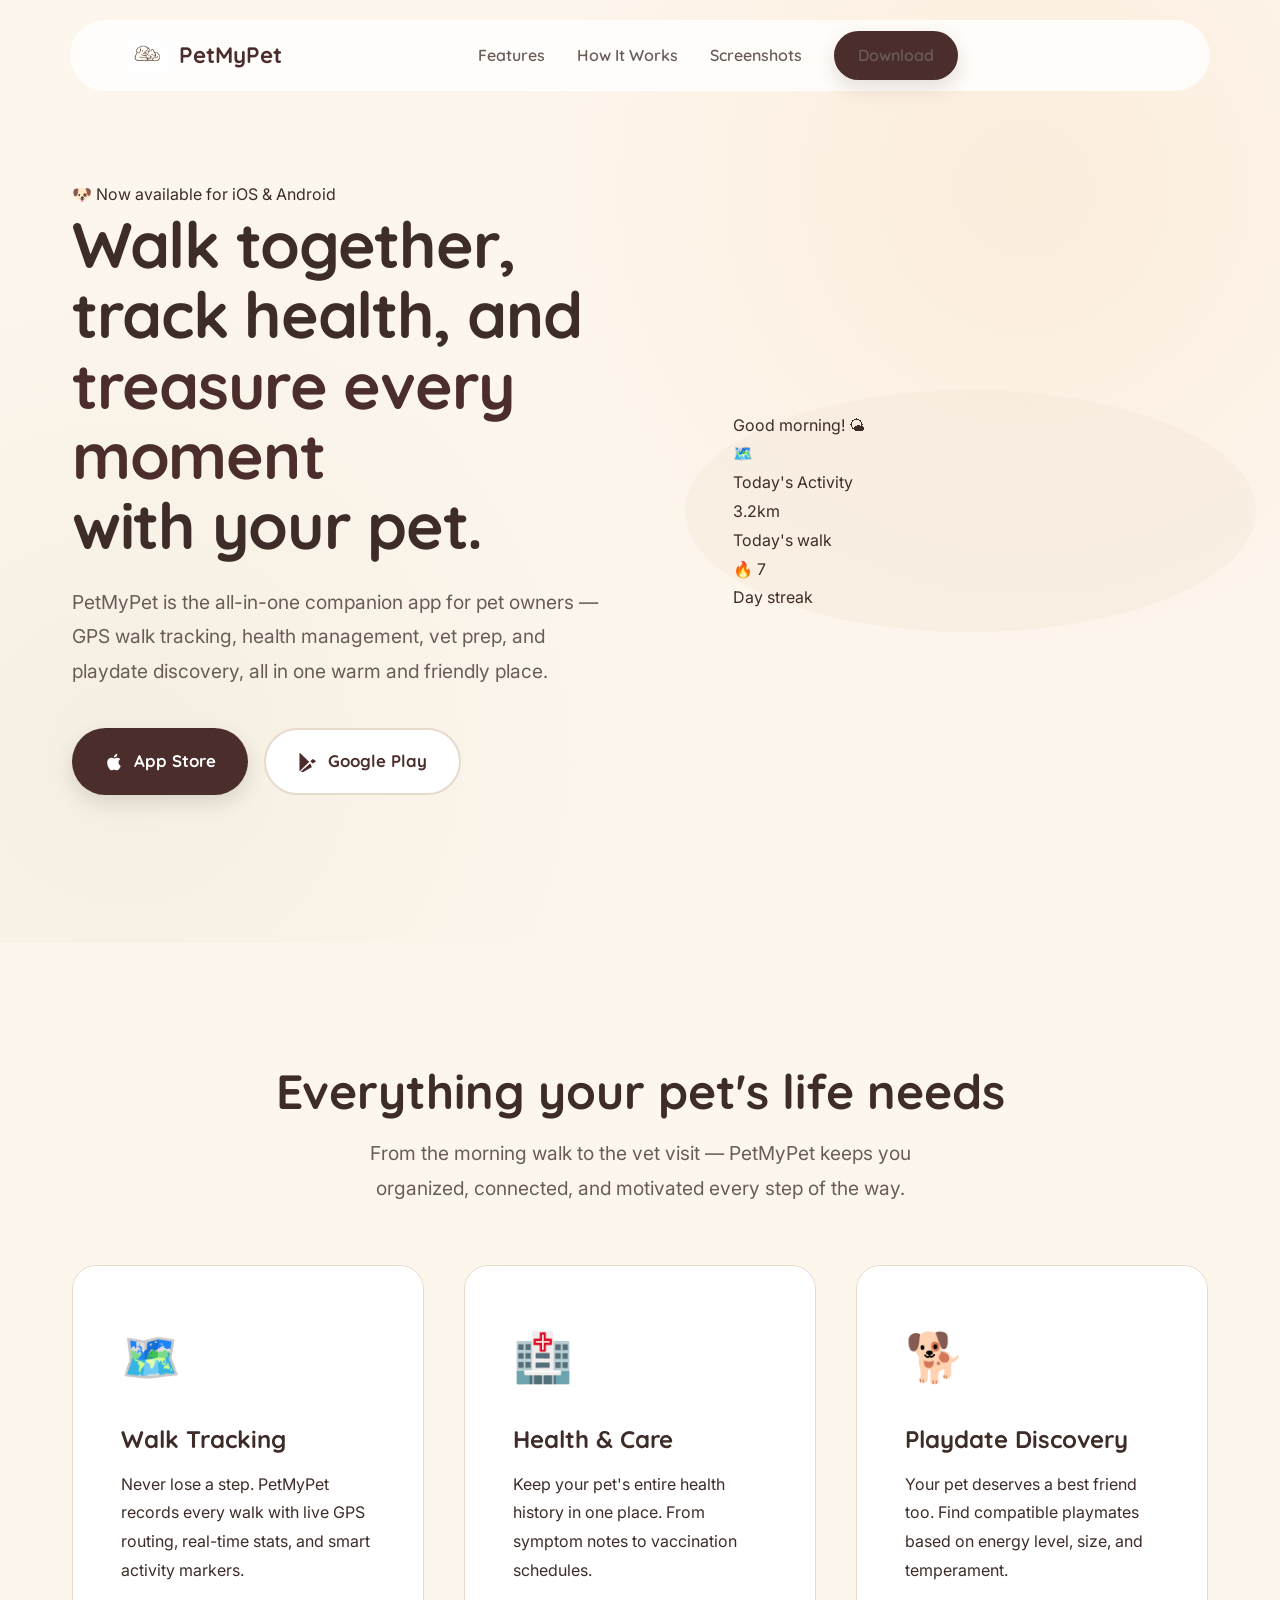
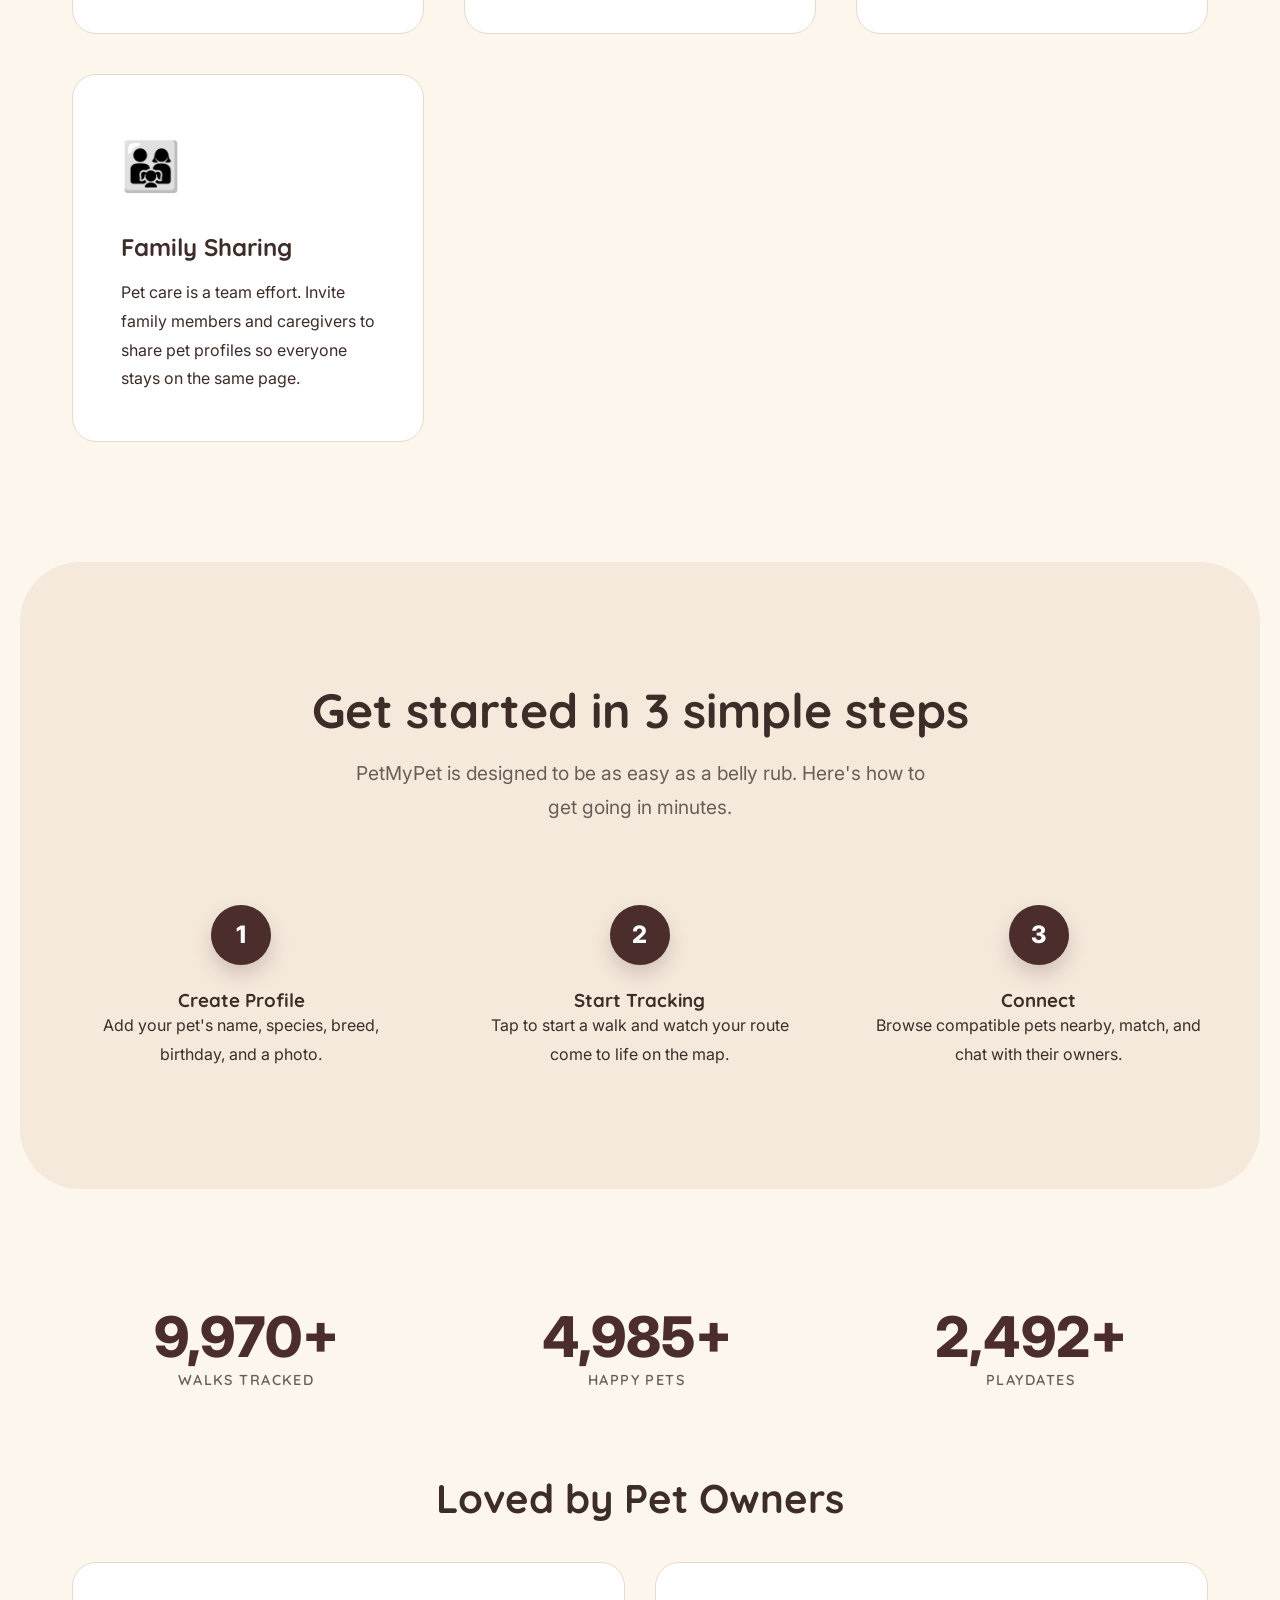
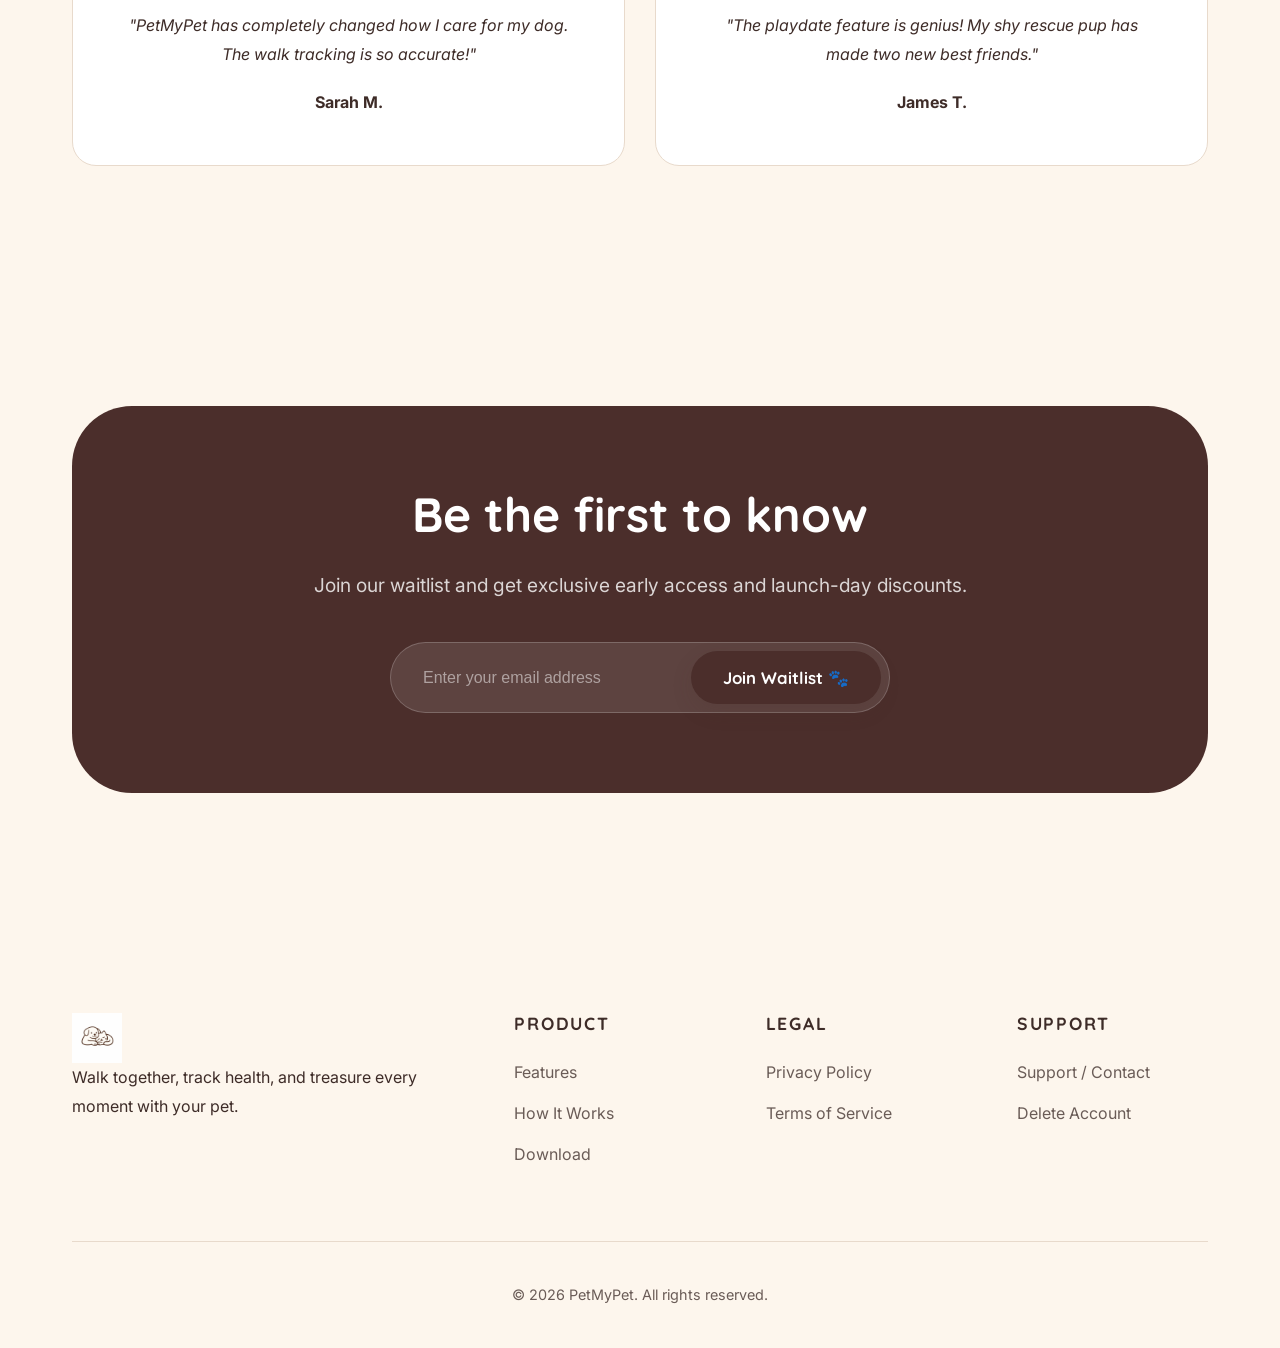
==== commit 34dd5c02: "Modernize design: update logo, typography, and layout for a cozy contemporary feel" ====
--- a/index.html
+++ b/index.html
@@ -11,14 +11,12 @@
 </head>
 <body>
 
-<!-- =========================================================
-     HEADER
-     ========================================================= -->
+<!-- HEADER -->
 <header class="header" role="banner">
   <div class="container">
     <div class="header-inner">
       <a href="index.html" class="logo" aria-label="PetMyPet Home">
-        <div class="logo-icon" aria-hidden="true">🐾</div>
+        <img src="images/logo.png" alt="PetMyPet Logo" />
         PetMyPet
       </a>
       <nav class="nav" aria-label="Main navigation">
@@ -32,21 +30,10 @@
       </button>
     </div>
   </div>
-  <nav class="mobile-nav" aria-label="Mobile navigation">
-    <a href="#features">Features</a>
-    <a href="#how-it-works">How It Works</a>
-    <a href="#screenshots">Screenshots</a>
-    <a href="#download">Download</a>
-    <a href="#waitlist">Join Waitlist</a>
-  </nav>
 </header>
 
-<!-- =========================================================
-     HERO
-     ========================================================= -->
+<!-- HERO -->
 <section class="hero" id="home" aria-label="Hero">
-  <div class="hero-bg-gradient" aria-hidden="true"></div>
-  <div class="paw-bg" aria-hidden="true"></div>
   <div class="container">
     <div class="hero-inner">
       <div class="hero-content">
@@ -56,37 +43,25 @@
         <h1 class="fade-in fade-in-delay-1">
           Walk together,<br>
           track health, and<br>
-          <span class="accent">treasure every moment</span><br>
+          <span style="color: var(--primary)">treasure every moment</span><br>
           with your pet.
         </h1>
         <p class="fade-in fade-in-delay-2">
           PetMyPet is the all-in-one companion app for pet owners — GPS walk tracking, health management, vet prep, and playdate discovery, all in one warm and friendly place.
         </p>
         <div class="hero-actions fade-in fade-in-delay-3" id="download">
-          <a href="#" class="store-btn" aria-label="Download on the App Store">
-            <svg width="22" height="22" viewBox="0 0 24 24" fill="currentColor" aria-hidden="true"><path d="M18.71 19.5c-.83 1.24-1.71 2.45-3.05 2.47-1.34.03-1.77-.79-3.29-.79-1.53 0-2 .77-3.27.82-1.31.05-2.3-1.32-3.14-2.53C4.25 17 2.94 12.45 4.7 9.39c.87-1.52 2.43-2.48 4.12-2.51 1.28-.02 2.5.87 3.29.87.78 0 2.26-1.07 3.8-.91.65.03 2.47.26 3.64 1.98-.09.06-2.17 1.28-2.15 3.81.03 3.02 2.65 4.03 2.68 4.04-.03.07-.42 1.44-1.38 2.83M13 3.5c.73-.83 1.94-1.46 2.94-1.5.13 1.17-.34 2.35-1.04 3.19-.69.85-1.83 1.51-2.95 1.42-.15-1.15.41-2.35 1.05-3.11z"/></svg>
-            <div class="store-btn-text">
-              <small>Download on the</small>
-              <span>App Store</span>
-            </div>
+          <a href="#" class="btn btn-primary">
+            <svg width="20" height="20" viewBox="0 0 24 24" fill="currentColor"><path d="M18.71 19.5c-.83 1.24-1.71 2.45-3.05 2.47-1.34.03-1.77-.79-3.29-.79-1.53 0-2 .77-3.27.82-1.31.05-2.3-1.32-3.14-2.53C4.25 17 2.94 12.45 4.7 9.39c.87-1.52 2.43-2.48 4.12-2.51 1.28-.02 2.5.87 3.29.87.78 0 2.26-1.07 3.8-.91.65.03 2.47.26 3.64 1.98-.09.06-2.17 1.28-2.15 3.81.03 3.02 2.65 4.03 2.68 4.04-.03.07-.42 1.44-1.38 2.83M13 3.5c.73-.83 1.94-1.46 2.94-1.5.13 1.17-.34 2.35-1.04 3.19-.69.85-1.83 1.51-2.95 1.42-.15-1.15.41-2.35 1.05-3.11z"/></svg>
+            App Store
           </a>
-          <a href="#" class="store-btn" aria-label="Get it on Google Play">
-            <svg width="22" height="22" viewBox="0 0 24 24" fill="currentColor" aria-hidden="true"><path d="M3.18 23.76c.37.2.8.22 1.2.06l12.11-6.97-2.55-2.55-10.76 9.46zM20.7 10.06L17.6 8.28 14.77 11l2.84 2.84 3.09-1.78c.88-.51.88-1.49 0-2zM2.01 1.05C1.84 1.3 1.75 1.62 1.75 2v20c0 .38.09.7.26.95l.11.1 11.2-11.2v-.26L2.12.95l-.11.1zM14.77 13.72L3.38 25.11c.4.16.83.14 1.2-.06l12.11-6.97-1.92-4.36z"/></svg>
-            <div class="store-btn-text">
-              <small>Get it on</small>
-              <span>Google Play</span>
-            </div>
+          <a href="#" class="btn btn-outline">
+            <svg width="20" height="20" viewBox="0 0 24 24" fill="currentColor"><path d="M3.18 23.76c.37.2.8.22 1.2.06l12.11-6.97-2.55-2.55-10.76 9.46zM20.7 10.06L17.6 8.28 14.77 11l2.84 2.84 3.09-1.78c.88-.51.88-1.49 0-2zM2.01 1.05C1.84 1.3 1.75 1.62 1.75 2v20c0 .38.09.7.26.95l.11.1 11.2-11.2v-.26L2.12.95l-.11.1zM14.77 13.72L3.38 25.11c.4.16.83.14 1.2-.06l12.11-6.97-1.92-4.36z"/></svg>
+            Google Play
           </a>
         </div>
-        <form class="hero-waitlist fade-in fade-in-delay-4" aria-label="Join the waitlist">
-          <input type="email" placeholder="Enter your email address" aria-label="Email address" required />
-          <button type="submit" class="btn btn-outline">Join the Waitlist</button>
-        </form>
-      </div>
-      <div class="hero-visual fade-in fade-in-delay-2" aria-hidden="true">
-        <div class="phone-mockup-wrap">
-          <div class="phone-mockup-deco"></div>
-          <div class="phone-mockup-deco2"></div>
+      </div>
+      <div class="hero-visual fade-in fade-in-delay-2">
+        <div class="hero-phone-container">
           <div class="phone-mockup">
             <div class="phone-screen">
               <div class="phone-notch"></div>
@@ -113,14 +88,6 @@
                     <div class="phone-ui-stat-val">🔥 7</div>
                     <div class="phone-ui-stat-label">Day streak</div>
                   </div>
-                  <div class="phone-ui-stat">
-                    <div class="phone-ui-stat-val">4.2kg</div>
-                    <div class="phone-ui-stat-label">Buddy's weight</div>
-                  </div>
-                  <div class="phone-ui-stat">
-                    <div class="phone-ui-stat-val">💉 2d</div>
-                    <div class="phone-ui-stat-label">Next vaccine</div>
-                  </div>
                 </div>
               </div>
             </div>
@@ -131,659 +98,147 @@
   </div>
 </section>
 
-<!-- =========================================================
-     FEATURES
-     ========================================================= -->
-<section class="features section" id="features" aria-label="Features">
+<!-- FEATURES -->
+<section class="section" id="features">
   <div class="container">
     <div class="text-center fade-in">
-      <div class="section-tag">Features</div>
-      <h2 class="section-heading">Everything your pet's life needs</h2>
-      <p class="section-sub">From the morning walk to the vet visit — PetMyPet keeps you organized, connected, and motivated every step of the way.</p>
-    </div>
-
-    <!-- Feature 1: Walk Tracking -->
-    <div class="feature-block fade-in">
-      <div class="feature-content">
-        <div class="feature-icon-wrap" aria-hidden="true">🗺️</div>
+      <h2 style="font-size: 3rem; margin-bottom: 16px;">Everything your pet's life needs</h2>
+      <p style="font-size: 1.2rem; color: var(--text-sec); max-width: 600px; margin: 0 auto 60px;">From the morning walk to the vet visit — PetMyPet keeps you organized, connected, and motivated every step of the way.</p>
+    </div>
+    <div class="features-grid">
+      <div class="feature-card fade-in">
+        <span class="feature-card-icon">🗺️</span>
         <h3>Walk Tracking</h3>
-        <p>Never lose a step. PetMyPet records every walk with live GPS routing, real-time stats, and smart activity markers so you can relive every adventure.</p>
-        <ul class="feature-list">
-          <li>Live GPS route tracking with real-time distance and duration</li>
-          <li>Activity markers for water breaks and play stops</li>
-          <li>Walk history with full route replay</li>
-          <li>Weather and air quality checks before heading out</li>
-          <li>Syncs with Apple Health and Google Health Connect</li>
-        </ul>
-      </div>
-      <div class="feature-phone" aria-hidden="true">
-        <div class="feature-phone-mockup">
-          <div class="feature-phone-screen">
-            <div class="feature-phone-notch"></div>
-            <div class="fp-header">Live Walk 🟢</div>
-            <div class="fp-map">🗺️</div>
-            <div class="fp-card">
-              <div class="fp-card-title">Current Stats</div>
-              <div class="fp-row">
-                <span style="font-size:0.62rem;color:var(--text-sec)">1.4 km</span>
-                <span style="font-size:0.62rem;color:var(--text-sec)">18 min</span>
-                <span style="font-size:0.62rem;color:var(--text-sec)">5.2 km/h</span>
-              </div>
-            </div>
-            <div class="fp-card">
-              <div class="fp-card-title">Activity Log</div>
-              <div style="display:flex;flex-direction:column;gap:4px;">
-                <div class="fp-row"><span style="font-size:0.6rem;color:var(--text-sec)">💧 Water break</span><span style="font-size:0.6rem;color:var(--muted)">0.3km</span></div>
-                <div class="fp-row"><span style="font-size:0.6rem;color:var(--text-sec)">🎾 Play stop</span><span style="font-size:0.6rem;color:var(--muted)">0.9km</span></div>
-              </div>
-            </div>
-            <div class="fp-card">
-              <div class="fp-row">
-                <div class="fp-tag-sage">☀️ 22°C</div>
-                <div class="fp-tag-orange">AQI: Good</div>
-              </div>
-            </div>
-          </div>
-        </div>
-      </div>
-    </div>
-
-    <!-- Feature 2: Health & Care (reversed) -->
-    <div class="feature-block reverse fade-in">
-      <div class="feature-content">
-        <div class="feature-icon-wrap" aria-hidden="true">🏥</div>
+        <p>Never lose a step. PetMyPet records every walk with live GPS routing, real-time stats, and smart activity markers.</p>
+      </div>
+      <div class="feature-card fade-in fade-in-delay-1">
+        <span class="feature-card-icon">🏥</span>
         <h3>Health &amp; Care</h3>
-        <p>Keep your pet's entire health history in one place. From symptom notes to vaccination schedules, PetMyPet helps you stay one step ahead of your pet's wellbeing.</p>
-        <ul class="feature-list">
-          <li>Health notes with symptom tags and severity tracking</li>
-          <li>Weight tracking with visual trend charts</li>
-          <li>Calendar for vet visits, vaccinations, medications, and grooming</li>
-          <li>Document storage for medical records and certificates</li>
-          <li>One-tap vet prep reports to share with your veterinarian</li>
-        </ul>
-      </div>
-      <div class="feature-phone" aria-hidden="true">
-        <div class="feature-phone-mockup">
-          <div class="feature-phone-screen">
-            <div class="feature-phone-notch"></div>
-            <div class="fp-header">Health Dashboard 🏥</div>
-            <div class="fp-card">
-              <div class="fp-card-title">Weight Trend</div>
-              <div class="fp-bar-wrap">
-                <div class="fp-bar"><div class="fp-bar-fill" style="width:60%;background:var(--sage)"></div></div>
-                <div class="fp-bar"><div class="fp-bar-fill" style="width:65%;background:var(--sage)"></div></div>
-                <div class="fp-bar"><div class="fp-bar-fill" style="width:62%;background:var(--sage)"></div></div>
-                <div class="fp-bar"><div class="fp-bar-fill" style="width:64%;background:var(--sage)"></div></div>
-              </div>
-              <div style="font-size:0.6rem;color:var(--muted);margin-top:4px;">4.1 → 4.2 → 4.1 → 4.2 kg</div>
-            </div>
-            <div class="fp-card">
-              <div class="fp-card-title">Upcoming Events</div>
-              <div style="display:flex;flex-direction:column;gap:4px;">
-                <div class="fp-row"><span style="font-size:0.6rem">💉 Vaccination</span><div class="fp-tag">2 days</div></div>
-                <div class="fp-row"><span style="font-size:0.6rem">✂️ Grooming</span><div class="fp-tag-orange">1 week</div></div>
-                <div class="fp-row"><span style="font-size:0.6rem">🩺 Vet check</span><div class="fp-tag-sage">3 weeks</div></div>
-              </div>
-            </div>
-            <div class="fp-card">
-              <div class="fp-card-title">Recent Note</div>
-              <div style="font-size:0.6rem;color:var(--text-sec);">Slight lethargy after walk</div>
-              <div style="display:flex;gap:3px;margin-top:4px;"><div class="fp-tag-orange">Lethargy</div><div class="fp-tag-sage">Mild</div></div>
-            </div>
-          </div>
-        </div>
-      </div>
-    </div>
-
-    <!-- Feature 3: Playdate Discovery -->
-    <div class="feature-block fade-in">
-      <div class="feature-content">
-        <div class="feature-icon-wrap" aria-hidden="true">🐕</div>
+        <p>Keep your pet's entire health history in one place. From symptom notes to vaccination schedules.</p>
+      </div>
+      <div class="feature-card fade-in fade-in-delay-2">
+        <span class="feature-card-icon">🐕</span>
         <h3>Playdate Discovery</h3>
-        <p>Your pet deserves a best friend too. Find compatible playmates based on energy level, size, and temperament — then chat and arrange meetups with nearby pet owners.</p>
-        <ul class="feature-list">
-          <li>Smart matching based on energy level, size, and temperament</li>
-          <li>Real-time chat with matched pet owners</li>
-          <li>Propose and confirm meetup locations and times</li>
-          <li>Browse nearby pet profiles and community posts</li>
-        </ul>
-      </div>
-      <div class="feature-phone" aria-hidden="true">
-        <div class="feature-phone-mockup">
-          <div class="feature-phone-screen">
-            <div class="feature-phone-notch"></div>
-            <div class="fp-header">Nearby Playmates 🐕</div>
-            <div class="fp-card">
-              <div class="fp-row">
-                <div>
-                  <div class="fp-card-title">Max the Labrador</div>
-                  <div style="font-size:0.6rem;color:var(--text-sec)">0.4 km away</div>
-                </div>
-                <div class="fp-tag-sage">Match!</div>
-              </div>
-              <div style="display:flex;gap:3px;margin-top:6px;">
-                <div class="fp-tag">High energy</div>
-                <div class="fp-tag-orange">Large</div>
-              </div>
-            </div>
-            <div class="fp-card">
-              <div class="fp-row">
-                <div>
-                  <div class="fp-card-title">Luna the Poodle</div>
-                  <div style="font-size:0.6rem;color:var(--text-sec)">0.8 km away</div>
-                </div>
-                <div class="fp-tag-sage">Match!</div>
-              </div>
-              <div style="display:flex;gap:3px;margin-top:6px;">
-                <div class="fp-tag">Playful</div>
-                <div class="fp-tag-orange">Medium</div>
-              </div>
-            </div>
-            <div class="fp-card">
-              <div class="fp-card-title">💬 Recent Chat</div>
-              <div style="font-size:0.6rem;color:var(--text-sec);">"How about the park at 3pm?"</div>
-            </div>
-          </div>
-        </div>
-      </div>
-    </div>
-
-    <!-- Feature 4: Family Sharing (reversed) -->
-    <div class="feature-block reverse fade-in">
-      <div class="feature-content">
-        <div class="feature-icon-wrap" aria-hidden="true">👨‍👩‍👧</div>
+        <p>Your pet deserves a best friend too. Find compatible playmates based on energy level, size, and temperament.</p>
+      </div>
+      <div class="feature-card fade-in fade-in-delay-3">
+        <span class="feature-card-icon">👨‍👩‍👧</span>
         <h3>Family Sharing</h3>
-        <p>Pet care is a team effort. Invite family members and caregivers to share pet profiles so everyone stays on the same page — no more missed medications or forgotten walks.</p>
-        <ul class="feature-list">
-          <li>Invite unlimited family members and caregivers</li>
-          <li>Shared view of walks, health events, and care schedules</li>
-          <li>Real-time updates when any family member logs an event</li>
-          <li>Role-based access — owners and caretakers</li>
-        </ul>
-      </div>
-      <div class="feature-phone" aria-hidden="true">
-        <div class="feature-phone-mockup">
-          <div class="feature-phone-screen">
-            <div class="feature-phone-notch"></div>
-            <div class="fp-header">Family Sharing 👨‍👩‍👧</div>
-            <div class="fp-card">
-              <div class="fp-card-title">Shared Pet: Buddy 🐶</div>
-              <div style="display:flex;gap:4px;margin-top:6px;align-items:center;">
-                <div class="fp-avatar" style="width:24px;height:24px;border-radius:50%;background:var(--primary);border:2px solid var(--white);"></div>
-                <div class="fp-avatar" style="width:24px;height:24px;border-radius:50%;background:var(--orange);border:2px solid var(--white);margin-left:-6px;"></div>
-                <div class="fp-avatar" style="width:24px;height:24px;border-radius:50%;background:var(--sage);border:2px solid var(--white);margin-left:-6px;"></div>
-                <span style="font-size:0.6rem;color:var(--text-sec);margin-left:4px;">3 members</span>
-              </div>
-            </div>
-            <div class="fp-card">
-              <div class="fp-card-title">Today's Activity Feed</div>
-              <div style="display:flex;flex-direction:column;gap:4px;">
-                <div style="font-size:0.6rem;color:var(--text-sec)">🚶 Sarah walked Buddy — 2.1km</div>
-                <div style="font-size:0.6rem;color:var(--text-sec)">💊 Tom gave medication</div>
-                <div style="font-size:0.6rem;color:var(--text-sec)">🍽️ Mom logged feeding</div>
-              </div>
-            </div>
-            <div class="fp-card">
-              <div class="fp-row">
-                <span style="font-size:0.62rem;color:var(--text-sec)">Next: Vet visit</span>
-                <div class="fp-tag">Fri</div>
-              </div>
-            </div>
-          </div>
-        </div>
-      </div>
-    </div>
-  </div>
-</section>
-
-<!-- =========================================================
-     HOW IT WORKS
-     ========================================================= -->
-<section class="how-it-works section" id="how-it-works" aria-label="How It Works">
+        <p>Pet care is a team effort. Invite family members and caregivers to share pet profiles so everyone stays on the same page.</p>
+      </div>
+    </div>
+  </div>
+</section>
+
+<!-- HOW IT WORKS -->
+<section class="section how-it-works" id="how-it-works">
   <div class="container">
     <div class="text-center fade-in">
-      <div class="section-tag">How It Works</div>
-      <h2 class="section-heading">Get started in 3 simple steps</h2>
-      <p class="section-sub">PetMyPet is designed to be as easy as a belly rub. Here's how to get going in minutes.</p>
-    </div>
-    <div class="steps-grid">
-      <div class="step-card fade-in fade-in-delay-1">
+      <h2 style="font-size: 3rem; margin-bottom: 16px;">Get started in 3 simple steps</h2>
+      <p style="font-size: 1.2rem; color: var(--text-sec); max-width: 600px; margin: 0 auto 60px;">PetMyPet is designed to be as easy as a belly rub. Here's how to get going in minutes.</p>
+    </div>
+    <div class="steps-container">
+      <div class="step-item fade-in">
         <div class="step-number">1</div>
-        <div class="step-icon" aria-hidden="true">🐾</div>
-        <h3>Create your pet's profile</h3>
-        <p>Add your pet's name, species, breed, birthday, and a photo. PetMyPet supports a wide range of companions:</p>
-        <div class="step-pets">
-          <span class="step-pet-tag">🐶 Dogs</span>
-          <span class="step-pet-tag">🐱 Cats</span>
-          <span class="step-pet-tag">🐦 Birds</span>
-          <span class="step-pet-tag">🐰 Rabbits</span>
-          <span class="step-pet-tag">🐹 Hamsters</span>
-          <span class="step-pet-tag">🐠 Fish</span>
-          <span class="step-pet-tag">🦎 Reptiles</span>
-          <span class="step-pet-tag">+ more</span>
-        </div>
-      </div>
-      <div class="step-card fade-in fade-in-delay-2">
+        <h3>Create Profile</h3>
+        <p>Add your pet's name, species, breed, birthday, and a photo.</p>
+      </div>
+      <div class="step-item fade-in fade-in-delay-1">
         <div class="step-number">2</div>
-        <div class="step-icon" aria-hidden="true">📍</div>
-        <h3>Start tracking walks &amp; health</h3>
-        <p>Tap to start a walk and watch your route come to life on the map. Log health notes, weight, medications, and vet visits — all in one place.</p>
-      </div>
-      <div class="step-card fade-in fade-in-delay-3">
+        <h3>Start Tracking</h3>
+        <p>Tap to start a walk and watch your route come to life on the map.</p>
+      </div>
+      <div class="step-item fade-in fade-in-delay-2">
         <div class="step-number">3</div>
-        <div class="step-icon" aria-hidden="true">🤝</div>
-        <h3>Discover playmates &amp; connect</h3>
-        <p>Browse compatible pets nearby, match, and chat with their owners. Propose meetups and build your local pet community.</p>
-      </div>
-    </div>
-  </div>
-</section>
-
-<!-- =========================================================
-     SCREENSHOT CAROUSEL
-     ========================================================= -->
-<section class="screenshots section" id="screenshots" aria-label="App Screenshots">
-  <div class="container">
-    <div class="text-center fade-in">
-      <div class="section-tag">App Preview</div>
-      <h2 class="section-heading">A peek inside PetMyPet</h2>
-      <p class="section-sub">Beautifully designed screens that make pet care feel like a joy, not a chore.</p>
-    </div>
-  </div>
-  <div class="carousel-track-wrap" role="region" aria-label="App screenshot carousel">
-    <div class="carousel-track">
-
-      <!-- Screen 1: Home Dashboard -->
-      <div class="carousel-item">
-        <div class="carousel-phone">
-          <div class="carousel-screen">
-            <div class="carousel-notch"></div>
-            <div class="cs-title">Home 🏠</div>
-            <div class="cs-card">
-              <div class="cs-card-title">Good morning!</div>
-              <div class="cs-bar"><div class="cs-bar-fill" style="width:70%;background:var(--primary)"></div></div>
-            </div>
-            <div class="cs-card">
-              <div style="display:grid;grid-template-columns:1fr 1fr;gap:4px;">
-                <div style="background:var(--bg);border-radius:6px;padding:5px;border:1px solid var(--border);">
-                  <div style="font-size:0.6rem;font-weight:800;color:var(--primary)">3.2km</div>
-                  <div style="font-size:0.5rem;color:var(--text-sec)">Today</div>
-                </div>
-                <div style="background:var(--bg);border-radius:6px;padding:5px;border:1px solid var(--border);">
-                  <div style="font-size:0.6rem;font-weight:800;color:var(--primary)">🔥7</div>
-                  <div style="font-size:0.5rem;color:var(--text-sec)">Streak</div>
-                </div>
-              </div>
-            </div>
-            <div class="cs-map">🗺️</div>
-            <div class="cs-dot-row">
-              <div class="cs-dot active"></div><div class="cs-dot"></div><div class="cs-dot"></div>
-            </div>
-          </div>
-        </div>
-        <div class="cs-label">Home Dashboard</div>
-      </div>
-
-      <!-- Screen 2: Live Walk Map -->
-      <div class="carousel-item">
-        <div class="carousel-phone">
-          <div class="carousel-screen">
-            <div class="carousel-notch"></div>
-            <div class="cs-title">Live Walk 🟢</div>
-            <div class="cs-map" style="height:80px;font-size:1.6rem;">🗺️</div>
-            <div class="cs-card">
-              <div style="display:grid;grid-template-columns:1fr 1fr 1fr;gap:3px;">
-                <div style="text-align:center;">
-                  <div style="font-size:0.65rem;font-weight:800;color:var(--primary)">1.4km</div>
-                  <div style="font-size:0.5rem;color:var(--text-sec)">Distance</div>
-                </div>
-                <div style="text-align:center;">
-                  <div style="font-size:0.65rem;font-weight:800;color:var(--primary)">18m</div>
-                  <div style="font-size:0.5rem;color:var(--text-sec)">Duration</div>
-                </div>
-                <div style="text-align:center;">
-                  <div style="font-size:0.65rem;font-weight:800;color:var(--primary)">5.2</div>
-                  <div style="font-size:0.5rem;color:var(--text-sec)">km/h</div>
-                </div>
-              </div>
-            </div>
-            <div class="cs-card">
-              <div style="font-size:0.58rem;color:var(--text-sec)">☀️ 22°C · AQI: Good</div>
-            </div>
-          </div>
-        </div>
-        <div class="cs-label">Live Walk Map</div>
-      </div>
-
-      <!-- Screen 3: Pet Profile -->
-      <div class="carousel-item">
-        <div class="carousel-phone">
-          <div class="carousel-screen">
-            <div class="carousel-notch"></div>
-            <div class="cs-title">Pet Profile 🐶</div>
-            <div style="width:50px;height:50px;border-radius:50%;background:var(--orange);margin:4px auto;display:flex;align-items:center;justify-content:center;font-size:1.4rem;">🐶</div>
-            <div style="text-align:center;font-family:Nunito,sans-serif;font-weight:800;font-size:0.75rem;color:var(--text)">Buddy</div>
-            <div style="text-align:center;font-size:0.58rem;color:var(--text-sec);margin-bottom:4px">Golden Retriever · 3 yrs · Male</div>
-            <div class="cs-card">
-              <div style="display:grid;grid-template-columns:1fr 1fr;gap:3px;">
-                <div style="font-size:0.58rem;color:var(--text-sec)">⚖️ 4.2 kg</div>
-                <div style="font-size:0.58rem;color:var(--text-sec)">💉 Up to date</div>
-                <div style="font-size:0.58rem;color:var(--text-sec)">✂️ Neutered</div>
-                <div style="font-size:0.58rem;color:var(--text-sec)">🏥 City Vet</div>
-              </div>
-            </div>
-            <div class="cs-card">
-              <div class="cs-card-title">Total Walks</div>
-              <div style="font-size:0.72rem;font-weight:800;color:var(--primary)">142 walks · 89.4 km</div>
-            </div>
-          </div>
-        </div>
-        <div class="cs-label">Pet Profile</div>
-      </div>
-
-      <!-- Screen 4: Health Calendar -->
-      <div class="carousel-item">
-        <div class="carousel-phone">
-          <div class="carousel-screen">
-            <div class="carousel-notch"></div>
-            <div class="cs-title">Health Calendar 📅</div>
-            <div class="cs-card">
-              <div class="cs-card-title">April 2026</div>
-              <div style="display:grid;grid-template-columns:repeat(7,1fr);gap:2px;margin-top:4px;">
-                <div style="font-size:0.45rem;text-align:center;color:var(--muted)">M</div>
-                <div style="font-size:0.45rem;text-align:center;color:var(--muted)">T</div>
-                <div style="font-size:0.45rem;text-align:center;color:var(--muted)">W</div>
-                <div style="font-size:0.45rem;text-align:center;color:var(--muted)">T</div>
-                <div style="font-size:0.45rem;text-align:center;color:var(--muted)">F</div>
-                <div style="font-size:0.45rem;text-align:center;color:var(--muted)">S</div>
-                <div style="font-size:0.45rem;text-align:center;color:var(--muted)">S</div>
-                <div style="font-size:0.5rem;text-align:center;color:var(--text-sec)">1</div>
-                <div style="font-size:0.5rem;text-align:center;color:var(--text-sec)">2</div>
-                <div style="font-size:0.5rem;text-align:center;color:var(--text-sec)">3</div>
-                <div style="font-size:0.5rem;text-align:center;color:var(--text-sec)">4</div>
-                <div style="font-size:0.5rem;text-align:center;background:var(--primary);color:var(--white);border-radius:50%;width:12px;height:12px;display:flex;align-items:center;justify-content:center;margin:auto">5</div>
-                <div style="font-size:0.5rem;text-align:center;color:var(--text-sec)">6</div>
-                <div style="font-size:0.5rem;text-align:center;color:var(--text-sec)">7</div>
-              </div>
-            </div>
-            <div class="cs-card">
-              <div class="cs-card-title">Upcoming</div>
-              <div style="display:flex;flex-direction:column;gap:3px;">
-                <div style="font-size:0.58rem;color:var(--text-sec)">💉 Vaccination — Apr 5</div>
-                <div style="font-size:0.58rem;color:var(--text-sec)">✂️ Grooming — Apr 12</div>
-                <div style="font-size:0.58rem;color:var(--text-sec)">🩺 Vet check — Apr 28</div>
-              </div>
-            </div>
-          </div>
-        </div>
-        <div class="cs-label">Health Calendar</div>
-      </div>
-
-      <!-- Screen 5: Playdate Discovery -->
-      <div class="carousel-item">
-        <div class="carousel-phone">
-          <div class="carousel-screen">
-            <div class="carousel-notch"></div>
-            <div class="cs-title">Discover 🐕</div>
-            <div class="cs-card">
-              <div class="cs-avatar-row">
-                <div class="cs-avatar"></div>
-                <div>
-                  <div style="font-size:0.62rem;font-weight:700;color:var(--text)">Max · Labrador</div>
-                  <div style="font-size:0.55rem;color:var(--text-sec)">0.4 km · High energy</div>
-                </div>
-                <div style="margin-left:auto;background:var(--sage);color:var(--white);font-size:0.55rem;font-weight:700;padding:2px 7px;border-radius:100px;">Match</div>
-              </div>
-            </div>
-            <div class="cs-card">
-              <div class="cs-avatar-row">
-                <div class="cs-avatar sage"></div>
-                <div>
-                  <div style="font-size:0.62rem;font-weight:700;color:var(--text)">Luna · Poodle</div>
-                  <div style="font-size:0.55rem;color:var(--text-sec)">0.8 km · Playful</div>
-                </div>
-                <div style="margin-left:auto;background:var(--sage);color:var(--white);font-size:0.55rem;font-weight:700;padding:2px 7px;border-radius:100px;">Match</div>
-              </div>
-            </div>
-            <div class="cs-card">
-              <div class="cs-avatar-row">
-                <div class="cs-avatar muted"></div>
-                <div>
-                  <div style="font-size:0.62rem;font-weight:700;color:var(--text)">Coco · Beagle</div>
-                  <div style="font-size:0.55rem;color:var(--text-sec)">1.2 km · Calm</div>
-                </div>
-              </div>
-            </div>
-          </div>
-        </div>
-        <div class="cs-label">Playdate Discovery</div>
-      </div>
-
-      <!-- Screen 6: Chat -->
-      <div class="carousel-item">
-        <div class="carousel-phone">
-          <div class="carousel-screen">
-            <div class="carousel-notch"></div>
-            <div class="cs-title">Chat 💬</div>
-            <div style="display:flex;flex-direction:column;gap:6px;flex:1;padding:4px 0;">
-              <div style="background:var(--surface);border-radius:8px 8px 8px 2px;padding:6px 8px;font-size:0.6rem;color:var(--text-sec);max-width:80%;border:1px solid var(--border)">Hey! Is Buddy free for a playdate? 🐶</div>
-              <div style="background:var(--primary);border-radius:8px 8px 2px 8px;padding:6px 8px;font-size:0.6rem;color:var(--white);max-width:80%;align-self:flex-end">Yes! How about the park at 3pm?</div>
-              <div style="background:var(--surface);border-radius:8px 8px 8px 2px;padding:6px 8px;font-size:0.6rem;color:var(--text-sec);max-width:80%;border:1px solid var(--border)">Perfect! See you there 🎾</div>
-              <div style="background:var(--primary);border-radius:8px 8px 2px 8px;padding:6px 8px;font-size:0.6rem;color:var(--white);max-width:80%;align-self:flex-end">Can't wait! 🐾</div>
-            </div>
-            <div style="background:var(--surface);border-radius:8px;padding:5px 8px;font-size:0.58rem;color:var(--muted);border:1px solid var(--border)">Type a message...</div>
-          </div>
-        </div>
-        <div class="cs-label">Chat</div>
-      </div>
-
-    </div>
-  </div>
-  <div class="carousel-nav" aria-label="Carousel navigation">
-    <button class="carousel-prev" aria-label="Previous">&#8592;</button>
-    <button class="carousel-next" aria-label="Next">&#8594;</button>
-  </div>
-</section>
-
-<!-- =========================================================
-     ACHIEVEMENTS & GAMIFICATION
-     ========================================================= -->
-<section class="achievements section" aria-label="Achievements and Gamification">
-  <div class="container">
-    <div class="text-center fade-in">
-      <div class="section-tag">Achievements</div>
-      <h2 class="section-heading">Stay motivated, every walk counts</h2>
-      <p class="section-sub">Earn badges, hit milestones, and celebrate every step of your pet care journey with fun gamification built right in.</p>
-    </div>
-    <div class="achievements-grid">
-      <div class="achievement-card fade-in fade-in-delay-1">
-        <div class="achievement-icon" aria-hidden="true">🔥</div>
-        <h4>Walk Streaks</h4>
-        <p>Keep the momentum going. Earn streak badges for walking 3, 7, 14, and 30 days in a row.</p>
-        <div class="badge-row" aria-hidden="true">
-          <div class="badge badge-sage">3</div>
-          <div class="badge badge-gold">7</div>
-          <div class="badge badge-silver">14</div>
-          <div class="badge badge-gold">30</div>
-        </div>
-      </div>
-      <div class="achievement-card fade-in fade-in-delay-2">
-        <div class="achievement-icon" aria-hidden="true">📍</div>
-        <h4>Distance Milestones</h4>
-        <p>Celebrate every kilometre. Unlock milestone badges at 10km, 50km, 100km, and beyond.</p>
-        <div class="badge-row" aria-hidden="true">
-          <div class="badge badge-sage">10</div>
-          <div class="badge badge-gold">50</div>
-          <div class="badge badge-silver">100</div>
-          <div class="badge badge-gold">🏆</div>
-        </div>
-      </div>
-      <div class="achievement-card fade-in fade-in-delay-3">
-        <div class="achievement-icon" aria-hidden="true">⚖️</div>
-        <h4>Weight Tracking Badges</h4>
-        <p>Consistency is key. Earn badges for logging your pet's weight weekly and hitting healthy goals.</p>
-        <div class="badge-row" aria-hidden="true">
-          <div class="badge badge-sage">📊</div>
-          <div class="badge badge-gold">⚖️</div>
-          <div class="badge badge-silver">🥗</div>
-        </div>
-      </div>
-      <div class="achievement-card fade-in fade-in-delay-4">
-        <div class="achievement-icon" aria-hidden="true">🤝</div>
-        <h4>Social Butterfly</h4>
-        <p>Make new friends! Earn badges for completing your first playdate and growing your pet's social circle.</p>
-        <div class="badge-row" aria-hidden="true">
-          <div class="badge badge-orange" style="background:var(--orange)">1</div>
-          <div class="badge badge-gold">5</div>
-          <div class="badge badge-silver">🌟</div>
-        </div>
-      </div>
-    </div>
-  </div>
-</section>
-
-<!-- =========================================================
-     SOCIAL PROOF
-     ========================================================= -->
-<section class="social-proof section" aria-label="Social Proof and Reviews">
-  <div class="container">
-    <div class="text-center fade-in">
-      <div class="section-tag">Loved by Pet Owners</div>
-      <h2 class="section-heading">Join thousands of happy pet families</h2>
-    </div>
-    <div class="stats-row">
-      <div class="stat-card fade-in fade-in-delay-1">
-        <div class="stat-number" data-target="10000" data-suffix="+">0</div>
-        <div class="stat-label">Walks Tracked</div>
-      </div>
-      <div class="stat-card fade-in fade-in-delay-2">
-        <div class="stat-number" data-target="5000" data-suffix="+">0</div>
-        <div class="stat-label">Happy Pets</div>
-      </div>
-      <div class="stat-card fade-in fade-in-delay-3">
-        <div class="stat-number" data-target="2500" data-suffix="+">0</div>
-        <div class="stat-label">Playdates Arranged</div>
-      </div>
-      <div class="stat-card fade-in fade-in-delay-4">
-        <div class="stat-number" data-target="98" data-suffix="%">0</div>
-        <div class="stat-label">User Satisfaction</div>
-      </div>
-    </div>
-    <div class="reviews-grid">
-      <div class="review-card fade-in fade-in-delay-1">
-        <div class="review-stars" aria-label="5 out of 5 stars">★★★★★</div>
-        <p class="review-text">"PetMyPet has completely changed how I care for my dog. The walk tracking is so accurate and I love being able to share everything with my partner. We never miss a vet appointment anymore!"</p>
-        <div class="review-author">
-          <div class="review-avatar" style="background:var(--primary)">S</div>
-          <div>
-            <div class="review-name">Sarah M.</div>
-            <div class="review-sub">Dog owner · Golden Retriever</div>
-          </div>
-        </div>
-      </div>
-      <div class="review-card fade-in fade-in-delay-2">
-        <div class="review-stars" aria-label="5 out of 5 stars">★★★★★</div>
-        <p class="review-text">"The playdate feature is genius! My shy rescue pup has made two new best friends thanks to the temperament matching. The app is so warm and easy to use — feels like it was made with love."</p>
-        <div class="review-author">
-          <div class="review-avatar" style="background:var(--sage)">J</div>
-          <div>
-            <div class="review-name">James T.</div>
-            <div class="review-sub">Dog owner · Rescue mix</div>
-          </div>
-        </div>
-      </div>
-      <div class="review-card fade-in fade-in-delay-3">
-        <div class="review-stars" aria-label="5 out of 5 stars">★★★★★</div>
-        <p class="review-text">"As a cat owner I wasn't sure this app was for me, but the health tracking is incredible. I can log symptoms, track weight, and generate a full report for my vet in one tap. Absolutely essential."</p>
-        <div class="review-author">
-          <div class="review-avatar" style="background:var(--orange)">A</div>
-          <div>
-            <div class="review-name">Aiko R.</div>
-            <div class="review-sub">Cat owner · Two British Shorthairs</div>
-          </div>
-        </div>
-      </div>
-    </div>
-  </div>
-</section>
-
-<!-- =========================================================
-     WAITLIST
-     ========================================================= -->
-<section class="waitlist-section section text-center" id="waitlist" aria-label="Join the Waitlist">
-  <div class="container">
-    <div class="waitlist-inner fade-in">
-      <div class="section-tag" style="background:rgba(255,255,255,0.15);border-color:rgba(255,255,255,0.2);color:var(--white);">Early Access</div>
-      <h2>Be the first to know when PetMyPet launches</h2>
-      <p>Join our waitlist and get exclusive early access, launch-day discounts, and a special founding member badge in the app.</p>
-      <form class="waitlist-form" aria-label="Waitlist signup">
-        <input type="email" placeholder="Enter your email address" aria-label="Email address" required />
-        <button type="submit">Join Waitlist 🐾</button>
+        <h3>Connect</h3>
+        <p>Browse compatible pets nearby, match, and chat with their owners.</p>
+      </div>
+    </div>
+  </div>
+</section>
+
+<!-- SOCIAL PROOF -->
+<section class="section">
+  <div class="container">
+    <div class="stats-container fade-in">
+      <div class="stat-item">
+        <span class="stat-number" data-target="10000" data-suffix="+">0</span>
+        <span class="stat-label">Walks Tracked</span>
+      </div>
+      <div class="stat-item">
+        <span class="stat-number" data-target="5000" data-suffix="+">0</span>
+        <span class="stat-label">Happy Pets</span>
+      </div>
+      <div class="stat-item">
+        <span class="stat-number" data-target="2500" data-suffix="+">0</span>
+        <span class="stat-label">Playdates</span>
+      </div>
+    </div>
+    <div class="text-center fade-in" style="margin-top: 80px;">
+      <h2 style="font-size: 2.5rem; margin-bottom: 40px;">Loved by Pet Owners</h2>
+      <div style="display: grid; grid-template-columns: repeat(auto-fit, minmax(300px, 1fr)); gap: 30px;">
+        <div class="feature-card">
+          <p style="font-style: italic; margin-bottom: 20px;">"PetMyPet has completely changed how I care for my dog. The walk tracking is so accurate!"</p>
+          <strong>Sarah M.</strong>
+        </div>
+        <div class="feature-card">
+          <p style="font-style: italic; margin-bottom: 20px;">"The playdate feature is genius! My shy rescue pup has made two new best friends."</p>
+          <strong>James T.</strong>
+        </div>
+      </div>
+    </div>
+  </div>
+</section>
+
+<!-- WAITLIST -->
+<section class="section">
+  <div class="container">
+    <div class="waitlist-card fade-in">
+      <h2>Be the first to know</h2>
+      <p>Join our waitlist and get exclusive early access and launch-day discounts.</p>
+      <form class="waitlist-form">
+        <input type="email" placeholder="Enter your email address" required />
+        <button type="submit" class="btn btn-primary">Join Waitlist 🐾</button>
       </form>
-      <p class="waitlist-success" aria-live="polite">🎉 You're on the list! We'll be in touch soon.</p>
-      <p style="color:rgba(255,255,255,0.5);font-size:0.8rem;margin-top:16px;">No spam, ever. Unsubscribe any time.</p>
-    </div>
-  </div>
-</section>
-
-<!-- =========================================================
-     FOOTER
-     ========================================================= -->
-<footer class="footer" role="contentinfo">
-  <div class="container">
-    <div class="footer-top">
+    </div>
+  </div>
+</section>
+
+<!-- FOOTER -->
+<footer class="footer">
+  <div class="container">
+    <div class="footer-grid">
       <div class="footer-brand">
-        <div class="footer-logo">
-          <div class="footer-logo-icon" aria-hidden="true">🐾</div>
-          PetMyPet
-        </div>
-        <p>Walk together, track health, and treasure every moment with your pet. The all-in-one companion app for pet owners everywhere.</p>
-        <div class="footer-store-btns">
-          <a href="#" class="footer-store-btn" aria-label="Download on the App Store">
-            <svg width="16" height="16" viewBox="0 0 24 24" fill="currentColor" aria-hidden="true"><path d="M18.71 19.5c-.83 1.24-1.71 2.45-3.05 2.47-1.34.03-1.77-.79-3.29-.79-1.53 0-2 .77-3.27.82-1.31.05-2.3-1.32-3.14-2.53C4.25 17 2.94 12.45 4.7 9.39c.87-1.52 2.43-2.48 4.12-2.51 1.28-.02 2.5.87 3.29.87.78 0 2.26-1.07 3.8-.91.65.03 2.47.26 3.64 1.98-.09.06-2.17 1.28-2.15 3.81.03 3.02 2.65 4.03 2.68 4.04-.03.07-.42 1.44-1.38 2.83M13 3.5c.73-.83 1.94-1.46 2.94-1.5.13 1.17-.34 2.35-1.04 3.19-.69.85-1.83 1.51-2.95 1.42-.15-1.15.41-2.35 1.05-3.11z"/></svg>
-            App Store
-          </a>
-          <a href="#" class="footer-store-btn" aria-label="Get it on Google Play">
-            <svg width="16" height="16" viewBox="0 0 24 24" fill="currentColor" aria-hidden="true"><path d="M3.18 23.76c.37.2.8.22 1.2.06l12.11-6.97-2.55-2.55-10.76 9.46zM20.7 10.06L17.6 8.28 14.77 11l2.84 2.84 3.09-1.78c.88-.51.88-1.49 0-2zM2.01 1.05C1.84 1.3 1.75 1.62 1.75 2v20c0 .38.09.7.26.95l.11.1 11.2-11.2v-.26L2.12.95l-.11.1zM14.77 13.72L3.38 25.11c.4.16.83.14 1.2-.06l12.11-6.97-1.92-4.36z"/></svg>
-            Google Play
-          </a>
-        </div>
-      </div>
-      <div class="footer-col">
-        <h5>Product</h5>
+        <a href="index.html" class="footer-logo">
+          <img src="images/logo.png" alt="PetMyPet Logo" />
+        </a>
+        <p>Walk together, track health, and treasure every moment with your pet.</p>
+      </div>
+      <div>
+        <h4>Product</h4>
         <ul>
           <li><a href="#features">Features</a></li>
           <li><a href="#how-it-works">How It Works</a></li>
-          <li><a href="#screenshots">Screenshots</a></li>
           <li><a href="#download">Download</a></li>
-          <li><a href="#waitlist">Join Waitlist</a></li>
         </ul>
       </div>
-      <div class="footer-col">
-        <h5>Legal &amp; Support</h5>
+      <div>
+        <h4>Legal</h4>
         <ul>
           <li><a href="privacy.html">Privacy Policy</a></li>
           <li><a href="terms.html">Terms of Service</a></li>
+        </ul>
+      </div>
+      <div>
+        <h4>Support</h4>
+        <ul>
           <li><a href="support.html">Support / Contact</a></li>
           <li><a href="delete-account.html">Delete Account</a></li>
         </ul>
-        <h5 style="margin-top:20px;">Follow Us</h5>
-        <div class="footer-social" aria-label="Social media links">
-          <a href="#" class="social-icon" aria-label="Instagram">
-            <svg width="16" height="16" viewBox="0 0 24 24" fill="currentColor"><path d="M12 2.163c3.204 0 3.584.012 4.85.07 3.252.148 4.771 1.691 4.919 4.919.058 1.265.069 1.645.069 4.849 0 3.205-.012 3.584-.069 4.849-.149 3.225-1.664 4.771-4.919 4.919-1.266.058-1.644.07-4.85.07-3.204 0-3.584-.012-4.849-.07-3.26-.149-4.771-1.699-4.919-4.92-.058-1.265-.07-1.644-.07-4.849 0-3.204.013-3.583.07-4.849.149-3.227 1.664-4.771 4.919-4.919 1.266-.057 1.645-.069 4.849-.069zm0-2.163c-3.259 0-3.667.014-4.947.072-4.358.2-6.78 2.618-6.98 6.98-.059 1.281-.073 1.689-.073 4.948 0 3.259.014 3.668.072 4.948.2 4.358 2.618 6.78 6.98 6.98 1.281.058 1.689.072 4.948.072 3.259 0 3.668-.014 4.948-.072 4.354-.2 6.782-2.618 6.979-6.98.059-1.28.073-1.689.073-4.948 0-3.259-.014-3.667-.072-4.947-.196-4.354-2.617-6.78-6.979-6.98-1.281-.059-1.69-.073-4.949-.073zm0 5.838c-3.403 0-6.162 2.759-6.162 6.162s2.759 6.163 6.162 6.163 6.162-2.759 6.162-6.163c0-3.403-2.759-6.162-6.162-6.162zm0 10.162c-2.209 0-4-1.79-4-4 0-2.209 1.791-4 4-4s4 1.791 4 4c0 2.21-1.791 4-4 4zm6.406-11.845c-.796 0-1.441.645-1.441 1.44s.645 1.44 1.441 1.44c.795 0 1.439-.645 1.439-1.44s-.644-1.44-1.439-1.44z"/></svg>
-          </a>
-          <a href="#" class="social-icon" aria-label="Twitter / X">
-            <svg width="16" height="16" viewBox="0 0 24 24" fill="currentColor"><path d="M18.244 2.25h3.308l-7.227 8.26 8.502 11.24H16.17l-5.214-6.817L4.99 21.75H1.68l7.73-8.835L1.254 2.25H8.08l4.713 6.231zm-1.161 17.52h1.833L7.084 4.126H5.117z"/></svg>
-          </a>
-          <a href="#" class="social-icon" aria-label="TikTok">
-            <svg width="16" height="16" viewBox="0 0 24 24" fill="currentColor"><path d="M19.59 6.69a4.83 4.83 0 01-3.77-4.25V2h-3.45v13.67a2.89 2.89 0 01-2.88 2.5 2.89 2.89 0 01-2.89-2.89 2.89 2.89 0 012.89-2.89c.28 0 .54.04.79.1V9.01a6.33 6.33 0 00-.79-.05 6.34 6.34 0 00-6.34 6.34 6.34 6.34 0 006.34 6.34 6.34 6.34 0 006.33-6.34V8.69a8.18 8.18 0 004.78 1.52V6.76a4.85 4.85 0 01-1.01-.07z"/></svg>
-          </a>
-        </div>
-      </div>
-    </div>
-    <div class="footer-bottom">
-      <p>&copy; 2026 PetMyPet. All rights reserved.</p>
-      <p>Made with 🐾 for pet lovers everywhere</p>
+      </div>
+    </div>
+    <div class="text-center" style="padding-top: 40px; border-top: 1px solid var(--border);">
+      <p style="color: var(--text-sec); font-size: 0.9rem;">&copy; 2026 PetMyPet. All rights reserved.</p>
     </div>
   </div>
 </footer>
--- a/css/style.css
+++ b/css/style.css
@@ -1,9 +1,9 @@
 /* =========================================================
-   PetMyPet — Main Stylesheet
+   PetMyPet — Modernized Cozy Stylesheet
    ========================================================= */
 
 /* --- Google Fonts Import --- */
-@import url('https://fonts.googleapis.com/css2?family=Nunito:wght@400;600;700;800;900&family=Inter:wght@400;500;600&display=swap');
+@import url('https://fonts.googleapis.com/css2?family=Nunito:wght@400;600;700;800;900&family=Inter:wght@400;500;600&family=Quicksand:wght@500;600;700&display=swap');
 
 /* --- CSS Variables --- */
 :root {
@@ -18,11 +18,11 @@
   --sage:         #A9B388;
   --orange:       #F3B97F;
   --white:        #FFFFFF;
-  --radius:       14px;
-  --radius-sm:    8px;
-  --shadow:       0 4px 24px rgba(75,46,43,0.08);
-  --shadow-md:    0 8px 40px rgba(75,46,43,0.13);
-  --transition:   0.3s ease;
+  --radius:       24px; /* More rounded for modern feel */
+  --radius-sm:    12px;
+  --shadow:       0 10px 30px rgba(75,46,43,0.05);
+  --shadow-md:    0 20px 50px rgba(75,46,43,0.1);
+  --transition:   0.4s cubic-bezier(0.165, 0.84, 0.44, 1);
 }
 
 /* --- Reset & Base --- */
@@ -32,23 +32,24 @@
   font-family: 'Inter', sans-serif;
   background: var(--bg);
   color: var(--text);
-  line-height: 1.7;
+  line-height: 1.8;
   overflow-x: hidden;
+  -webkit-font-smoothing: antialiased;
 }
 h1, h2, h3, h4, h5 {
-  font-family: 'Nunito', sans-serif;
+  font-family: 'Quicksand', 'Nunito', sans-serif;
   color: var(--text);
-  line-height: 1.25;
-}
-a { color: inherit; text-decoration: none; }
+  line-height: 1.2;
+  font-weight: 700;
+}
+a { color: inherit; text-decoration: none; transition: var(--transition); }
 img { max-width: 100%; display: block; }
 ul { list-style: none; }
-button { cursor: pointer; font-family: inherit; }
+button { cursor: pointer; font-family: inherit; border: none; background: none; }
 
 /* --- Utility --- */
-.container { max-width: 1140px; margin: 0 auto; padding: 0 24px; }
-.section { padding: 96px 0; }
-.section-sm { padding: 64px 0; }
+.container { max-width: 1200px; margin: 0 auto; padding: 0 32px; }
+.section { padding: 120px 0; }
 .text-center { text-align: center; }
 .text-muted { color: var(--text-sec); }
 
@@ -56,1308 +57,292 @@
 .btn {
   display: inline-flex;
   align-items: center;
-  gap: 8px;
-  padding: 14px 28px;
-  border-radius: var(--radius);
-  font-family: 'Nunito', sans-serif;
+  justify-content: center;
+  gap: 10px;
+  padding: 16px 32px;
+  border-radius: 100px; /* Pill shape is more modern */
+  font-family: 'Quicksand', sans-serif;
   font-weight: 700;
-  font-size: 1rem;
-  border: none;
-  transition: background var(--transition), transform var(--transition), box-shadow var(--transition);
+  font-size: 1.05rem;
+  transition: var(--transition);
   cursor: pointer;
   white-space: nowrap;
 }
 .btn-primary {
   background: var(--primary);
   color: var(--white);
+  box-shadow: 0 8px 20px rgba(75,46,43,0.15);
 }
 .btn-primary:hover {
   background: var(--primary-hover);
-  transform: translateY(-2px);
-  box-shadow: 0 6px 20px rgba(75,46,43,0.25);
+  transform: translateY(-3px);
+  box-shadow: 0 12px 25px rgba(75,46,43,0.25);
 }
 .btn-outline {
-  background: transparent;
+  background: var(--white);
   color: var(--primary);
-  border: 2px solid var(--primary);
+  border: 2px solid var(--border);
 }
 .btn-outline:hover {
+  border-color: var(--primary);
+  transform: translateY(-3px);
+}
+.btn-sm { padding: 10px 24px; font-size: 0.9rem; }
+
+/* --- Header --- */
+.header {
+  position: fixed;
+  top: 20px;
+  left: 50%;
+  transform: translateX(-50%);
+  width: calc(100% - 40px);
+  max-width: 1140px;
+  z-index: 1000;
+  background: rgba(255, 255, 255, 0.8);
+  backdrop-filter: blur(20px);
+  -webkit-backdrop-filter: blur(20px);
+  border: 1px solid rgba(255, 255, 255, 0.3);
+  border-radius: 100px;
+  padding: 10px 24px;
+  transition: var(--transition);
+}
+.header.scrolled {
+  top: 10px;
+  box-shadow: var(--shadow-md);
+  background: rgba(255, 255, 255, 0.95);
+}
+.header-inner {
+  display: flex;
+  align-items: center;
+  justify-content: space-between;
+}
+.logo {
+  display: flex;
+  align-items: center;
+  gap: 12px;
+  font-family: 'Quicksand', sans-serif;
+  font-weight: 700;
+  font-size: 1.4rem;
+  color: var(--primary);
+}
+.logo img {
+  height: 40px;
+  width: auto;
+}
+.nav { display: flex; align-items: center; gap: 32px; }
+.nav a {
+  font-family: 'Quicksand', sans-serif;
+  font-weight: 600;
+  font-size: 1rem;
+  color: var(--text-sec);
+}
+.nav a:hover { color: var(--primary); }
+
+/* --- Hero --- */
+.hero {
+  padding: 180px 0 100px;
+  background: radial-gradient(circle at 80% 20%, rgba(243,185,127,0.15) 0%, transparent 40%),
+              radial-gradient(circle at 10% 80%, rgba(169,179,136,0.1) 0%, transparent 40%);
+  position: relative;
+}
+.hero-inner {
+  display: grid;
+  grid-template-columns: 1.1fr 0.9fr;
+  gap: 80px;
+  align-items: center;
+}
+.hero h1 {
+  font-size: clamp(2.5rem, 5vw, 4rem);
+  line-height: 1.1;
+  margin-bottom: 24px;
+  letter-spacing: -0.02em;
+}
+.hero p {
+  font-size: 1.2rem;
+  color: var(--text-sec);
+  margin-bottom: 40px;
+  max-width: 540px;
+}
+.hero-actions {
+  display: flex;
+  gap: 16px;
+  margin-bottom: 48px;
+}
+.hero-visual {
+  position: relative;
+}
+.hero-phone-container {
+  position: relative;
+  z-index: 2;
+}
+.hero-phone-container::after {
+  content: '';
+  position: absolute;
+  width: 120%;
+  height: 120%;
+  background: var(--surface);
+  border-radius: 50%;
+  top: 50%;
+  left: 50%;
+  transform: translate(-50%, -50%);
+  z-index: -1;
+  opacity: 0.5;
+}
+
+/* --- Features --- */
+.features-grid {
+  display: grid;
+  grid-template-columns: repeat(auto-fit, minmax(300px, 1fr));
+  gap: 40px;
+  margin-top: 60px;
+}
+.feature-card {
+  background: var(--white);
+  padding: 48px;
+  border-radius: var(--radius);
+  border: 1px solid var(--border);
+  transition: var(--transition);
+  position: relative;
+  overflow: hidden;
+}
+.feature-card:hover {
+  transform: translateY(-10px);
+  box-shadow: var(--shadow-md);
+  border-color: var(--primary);
+}
+.feature-card-icon {
+  font-size: 3rem;
+  margin-bottom: 24px;
+  display: block;
+}
+.feature-card h3 {
+  font-size: 1.5rem;
+  margin-bottom: 16px;
+}
+
+/* --- How It Works --- */
+.how-it-works {
+  background: var(--surface);
+  border-radius: 60px;
+  margin: 0 20px;
+}
+.steps-container {
+  display: grid;
+  grid-template-columns: repeat(3, 1fr);
+  gap: 60px;
+  margin-top: 80px;
+}
+.step-item {
+  text-align: center;
+  position: relative;
+}
+.step-number {
+  width: 60px;
+  height: 60px;
   background: var(--primary);
   color: var(--white);
-  transform: translateY(-2px);
-}
-.btn-sm { padding: 10px 20px; font-size: 0.9rem; }
-.btn-lg { padding: 18px 36px; font-size: 1.1rem; }
-
-/* --- Store Buttons --- */
-.store-btn {
-  display: inline-flex;
-  align-items: center;
-  gap: 10px;
-  padding: 12px 22px;
+  border-radius: 50%;
+  display: flex;
+  align-items: center;
+  justify-content: center;
+  font-size: 1.5rem;
+  font-weight: 800;
+  margin: 0 auto 24px;
+  box-shadow: 0 10px 20px rgba(75,46,43,0.2);
+}
+
+/* --- Social Proof --- */
+.stats-container {
+  display: flex;
+  justify-content: space-around;
+  flex-wrap: wrap;
+  gap: 40px;
+  margin-bottom: 80px;
+}
+.stat-item {
+  text-align: center;
+}
+.stat-number {
+  font-size: 3.5rem;
+  font-weight: 800;
+  color: var(--primary);
+  display: block;
+  line-height: 1;
+}
+.stat-label {
+  font-family: 'Quicksand', sans-serif;
+  font-weight: 600;
+  color: var(--text-sec);
+  text-transform: uppercase;
+  letter-spacing: 0.1em;
+  font-size: 0.9rem;
+}
+
+/* --- Waitlist --- */
+.waitlist-card {
   background: var(--primary);
   color: var(--white);
-  border-radius: var(--radius);
-  font-family: 'Nunito', sans-serif;
-  font-weight: 700;
-  font-size: 0.95rem;
-  transition: background var(--transition), transform var(--transition), box-shadow var(--transition);
-  border: none;
-  text-decoration: none;
-}
-.store-btn:hover {
-  background: var(--primary-hover);
-  transform: translateY(-2px);
-  box-shadow: 0 6px 20px rgba(75,46,43,0.25);
-}
-.store-btn svg { flex-shrink: 0; }
-.store-btn-text { display: flex; flex-direction: column; line-height: 1.2; }
-.store-btn-text small { font-size: 0.7rem; font-weight: 400; opacity: 0.85; }
-.store-btn-text span { font-size: 1rem; font-weight: 800; }
-
-/* =========================================================
-   HEADER
-   ========================================================= */
-.header {
-  position: sticky;
-  top: 0;
-  z-index: 1000;
-  background: rgba(253,246,237,0.92);
-  backdrop-filter: blur(12px);
-  -webkit-backdrop-filter: blur(12px);
-  border-bottom: 1px solid var(--border);
-  transition: box-shadow var(--transition);
-}
-.header.scrolled { box-shadow: var(--shadow); }
-.header-inner {
-  display: flex;
-  align-items: center;
-  justify-content: space-between;
-  height: 72px;
-}
-.logo {
-  display: flex;
-  align-items: center;
-  gap: 10px;
-  font-family: 'Nunito', sans-serif;
-  font-weight: 900;
-  font-size: 1.4rem;
-  color: var(--primary);
-}
-.logo-icon {
-  width: 40px; height: 40px;
-  background: var(--primary);
-  border-radius: 10px;
-  display: flex; align-items: center; justify-content: center;
-  color: var(--white);
-  font-size: 1.2rem;
-}
-.nav { display: flex; align-items: center; gap: 32px; }
-.nav a {
-  font-family: 'Nunito', sans-serif;
-  font-weight: 600;
-  font-size: 0.95rem;
-  color: var(--text-sec);
-  transition: color var(--transition);
-}
-.nav a:hover { color: var(--primary); }
-.hamburger {
-  display: none;
-  flex-direction: column;
-  gap: 5px;
+  padding: 80px;
+  border-radius: 60px;
+  text-align: center;
+  position: relative;
+  overflow: hidden;
+}
+.waitlist-card h2 { color: var(--white); font-size: 3rem; margin-bottom: 24px; }
+.waitlist-card p { color: rgba(255,255,255,0.8); font-size: 1.2rem; margin-bottom: 40px; }
+.waitlist-form {
+  display: flex;
+  max-width: 500px;
+  margin: 0 auto;
+  background: rgba(255,255,255,0.1);
+  padding: 8px;
+  border-radius: 100px;
+  border: 1px solid rgba(255,255,255,0.2);
+}
+.waitlist-form input {
+  flex: 1;
   background: none;
   border: none;
-  padding: 4px;
-  cursor: pointer;
-}
-.hamburger span {
-  display: block;
-  width: 24px; height: 2px;
-  background: var(--primary);
-  border-radius: 2px;
-  transition: all var(--transition);
-}
-.mobile-nav {
-  display: none;
-  flex-direction: column;
-  gap: 0;
+  padding: 0 24px;
+  color: var(--white);
+  font-size: 1rem;
+  outline: none;
+}
+.waitlist-form input::placeholder { color: rgba(255,255,255,0.5); }
+
+/* --- Footer --- */
+.footer {
+  padding: 100px 0 40px;
   background: var(--bg);
-  border-top: 1px solid var(--border);
-  padding: 16px 24px;
-}
-.mobile-nav.open { display: flex; }
-.mobile-nav a {
-  font-family: 'Nunito', sans-serif;
-  font-weight: 600;
-  font-size: 1rem;
-  color: var(--text);
-  padding: 12px 0;
-  border-bottom: 1px solid var(--border);
-  transition: color var(--transition);
-}
-.mobile-nav a:last-child { border-bottom: none; }
-.mobile-nav a:hover { color: var(--primary); }
-
-/* =========================================================
-   HERO
-   ========================================================= */
-.hero {
-  position: relative;
-  overflow: hidden;
-  padding: 100px 0 80px;
-  background: linear-gradient(135deg, #FDF6ED 0%, #F5E9DC 50%, #FDF6ED 100%);
-}
-.hero-bg-gradient {
-  position: absolute;
-  inset: 0;
-  background:
-    radial-gradient(ellipse 60% 50% at 70% 40%, rgba(243,185,127,0.18) 0%, transparent 70%),
-    radial-gradient(ellipse 40% 40% at 20% 70%, rgba(169,179,136,0.12) 0%, transparent 70%);
-  animation: gradientShift 8s ease-in-out infinite alternate;
-  pointer-events: none;
-}
-@keyframes gradientShift {
-  0%   { opacity: 0.7; transform: scale(1); }
-  100% { opacity: 1;   transform: scale(1.05); }
-}
-.paw-bg {
-  position: absolute;
-  inset: 0;
-  pointer-events: none;
-  overflow: hidden;
-}
-.paw-bg::before, .paw-bg::after {
-  content: '🐾';
-  position: absolute;
-  font-size: 120px;
-  opacity: 0.04;
-}
-.paw-bg::before { top: 10%; left: 5%; transform: rotate(-20deg); }
-.paw-bg::after  { bottom: 15%; right: 5%; transform: rotate(15deg); }
-
-.hero-inner {
-  position: relative;
+}
+.footer-grid {
   display: grid;
-  grid-template-columns: 1fr 1fr;
-  gap: 64px;
-  align-items: center;
-}
-.hero-content { max-width: 560px; }
-.hero-badge {
-  display: inline-flex;
-  align-items: center;
-  gap: 6px;
-  background: var(--surface);
-  border: 1px solid var(--border);
-  border-radius: 100px;
-  padding: 6px 16px;
-  font-size: 0.82rem;
-  font-weight: 600;
-  color: var(--primary);
+  grid-template-columns: 2fr 1fr 1fr 1fr;
+  gap: 60px;
+  margin-bottom: 60px;
+}
+.footer-logo {
   margin-bottom: 24px;
 }
-.hero h1 {
-  font-size: clamp(2.2rem, 4vw, 3.2rem);
-  font-weight: 900;
-  line-height: 1.15;
-  margin-bottom: 20px;
-  color: var(--text);
-}
-.hero h1 .accent { color: var(--primary); }
-.hero p {
-  font-size: 1.1rem;
-  color: var(--text-sec);
-  margin-bottom: 36px;
-  line-height: 1.75;
-}
-.hero-actions {
-  display: flex;
-  flex-wrap: wrap;
-  gap: 14px;
-  margin-bottom: 36px;
-}
-.hero-waitlist {
-  display: flex;
-  gap: 10px;
-  flex-wrap: wrap;
-}
-.hero-waitlist input {
-  flex: 1;
-  min-width: 220px;
-  padding: 14px 18px;
-  border: 1.5px solid var(--border);
-  border-radius: var(--radius);
-  background: var(--white);
-  font-family: 'Inter', sans-serif;
-  font-size: 0.95rem;
-  color: var(--text);
-  outline: none;
-  transition: border-color var(--transition), box-shadow var(--transition);
-}
-.hero-waitlist input:focus {
-  border-color: var(--primary);
-  box-shadow: 0 0 0 3px rgba(75,46,43,0.1);
-}
-.hero-waitlist input::placeholder { color: var(--muted); }
-
-/* Phone Mockup */
-.hero-visual { display: flex; justify-content: center; align-items: center; }
-.phone-mockup-wrap {
-  position: relative;
-  display: flex;
-  justify-content: center;
-}
-.phone-mockup {
-  width: 280px;
-  background: var(--primary);
-  border-radius: 40px;
-  padding: 12px;
-  box-shadow: var(--shadow-md), 0 0 0 2px rgba(75,46,43,0.12);
-  position: relative;
-  animation: floatPhone 4s ease-in-out infinite;
-}
-@keyframes floatPhone {
-  0%, 100% { transform: translateY(0px); }
-  50%       { transform: translateY(-12px); }
-}
-.phone-screen {
-  background: var(--bg);
-  border-radius: 30px;
-  overflow: hidden;
-  aspect-ratio: 9/19;
-  display: flex;
-  flex-direction: column;
-}
-.phone-notch {
-  width: 80px; height: 22px;
-  background: var(--primary);
-  border-radius: 0 0 14px 14px;
-  margin: 0 auto 8px;
-}
-.phone-ui {
-  padding: 0 14px 14px;
-  flex: 1;
-  display: flex;
-  flex-direction: column;
-  gap: 10px;
-}
-.phone-ui-header {
-  display: flex;
-  justify-content: space-between;
-  align-items: center;
-}
-.phone-ui-title {
-  font-family: 'Nunito', sans-serif;
-  font-weight: 800;
-  font-size: 0.9rem;
-  color: var(--text);
-}
-.phone-ui-avatar {
-  width: 28px; height: 28px;
-  border-radius: 50%;
-  background: var(--orange);
-}
-.phone-ui-card {
-  background: var(--surface);
-  border-radius: 12px;
-  padding: 10px 12px;
-  border: 1px solid var(--border);
-}
-.phone-ui-card-title {
-  font-family: 'Nunito', sans-serif;
-  font-weight: 700;
-  font-size: 0.72rem;
-  color: var(--text);
-  margin-bottom: 4px;
-}
-.phone-ui-bar-wrap { display: flex; flex-direction: column; gap: 4px; }
-.phone-ui-bar {
-  height: 6px;
-  border-radius: 6px;
-  background: var(--border);
-  overflow: hidden;
-}
-.phone-ui-bar-fill {
-  height: 100%;
-  border-radius: 6px;
-  background: var(--primary);
-}
-.phone-ui-map {
-  background: linear-gradient(135deg, #d4e6c3, #b8d4a8);
-  border-radius: 12px;
-  height: 80px;
-  display: flex;
-  align-items: center;
-  justify-content: center;
-  font-size: 1.8rem;
-  position: relative;
-  overflow: hidden;
-}
-.phone-ui-map::after {
-  content: '';
-  position: absolute;
-  width: 60%;
-  height: 3px;
-  background: var(--primary);
-  border-radius: 2px;
-  top: 50%;
-  left: 20%;
-  transform: rotate(-15deg);
-  opacity: 0.6;
-}
-.phone-ui-stats {
-  display: grid;
-  grid-template-columns: 1fr 1fr;
-  gap: 8px;
-}
-.phone-ui-stat {
-  background: var(--surface);
-  border-radius: 10px;
-  padding: 8px 10px;
-  border: 1px solid var(--border);
-}
-.phone-ui-stat-val {
-  font-family: 'Nunito', sans-serif;
-  font-weight: 800;
-  font-size: 0.9rem;
-  color: var(--primary);
-}
-.phone-ui-stat-label {
-  font-size: 0.62rem;
-  color: var(--text-sec);
-}
-.phone-mockup-deco {
-  position: absolute;
-  width: 60px; height: 60px;
-  border-radius: 50%;
-  background: var(--orange);
-  opacity: 0.25;
-  top: -20px; right: -20px;
-}
-.phone-mockup-deco2 {
-  position: absolute;
-  width: 40px; height: 40px;
-  border-radius: 50%;
-  background: var(--sage);
-  opacity: 0.3;
-  bottom: 20px; left: -20px;
-}
-
-/* =========================================================
-   SECTION HEADINGS
-   ========================================================= */
-.section-tag {
-  display: inline-block;
-  background: var(--surface);
-  color: var(--primary);
-  font-family: 'Nunito', sans-serif;
-  font-weight: 700;
-  font-size: 0.8rem;
-  letter-spacing: 0.08em;
-  text-transform: uppercase;
-  padding: 5px 14px;
-  border-radius: 100px;
-  border: 1px solid var(--border);
-  margin-bottom: 14px;
-}
-.section-heading {
-  font-size: clamp(1.8rem, 3vw, 2.5rem);
-  font-weight: 900;
-  margin-bottom: 16px;
-}
-.section-sub {
-  font-size: 1.05rem;
-  color: var(--text-sec);
-  max-width: 560px;
-  margin: 0 auto 48px;
-}
-
-/* =========================================================
-   FEATURE SECTIONS (alternating)
-   ========================================================= */
-.features { background: var(--bg); }
-.feature-block {
-  display: grid;
-  grid-template-columns: 1fr 1fr;
-  gap: 72px;
-  align-items: center;
-  padding: 72px 0;
-  border-bottom: 1px solid var(--border);
-}
-.feature-block:last-child { border-bottom: none; }
-.feature-block.reverse { direction: rtl; }
-.feature-block.reverse > * { direction: ltr; }
-
-.feature-content {}
-.feature-icon-wrap {
-  width: 52px; height: 52px;
-  border-radius: 14px;
-  background: var(--surface);
-  border: 1px solid var(--border);
-  display: flex; align-items: center; justify-content: center;
-  font-size: 1.5rem;
-  margin-bottom: 20px;
-}
-.feature-content h3 {
-  font-size: 1.7rem;
-  font-weight: 800;
-  margin-bottom: 14px;
-}
-.feature-content p {
-  color: var(--text-sec);
-  margin-bottom: 24px;
-  line-height: 1.75;
-}
-.feature-list {
-  display: flex;
-  flex-direction: column;
-  gap: 10px;
-}
-.feature-list li {
-  display: flex;
-  align-items: flex-start;
-  gap: 10px;
-  font-size: 0.95rem;
-  color: var(--text-sec);
-}
-.feature-list li::before {
-  content: '';
-  flex-shrink: 0;
-  width: 18px; height: 18px;
-  border-radius: 50%;
-  background: var(--sage);
-  margin-top: 3px;
-  display: flex; align-items: center; justify-content: center;
-  background-image: url("data:image/svg+xml,%3Csvg xmlns='http://www.w3.org/2000/svg' width='10' height='10' viewBox='0 0 10 10'%3E%3Cpath d='M2 5l2 2 4-4' stroke='%23fff' stroke-width='1.5' fill='none' stroke-linecap='round' stroke-linejoin='round'/%3E%3C/svg%3E");
-  background-repeat: no-repeat;
-  background-position: center;
-}
-
-.feature-phone {
-  display: flex;
-  justify-content: center;
-}
-.feature-phone-mockup {
-  width: 220px;
-  background: var(--primary);
-  border-radius: 36px;
-  padding: 10px;
-  box-shadow: var(--shadow-md);
-}
-.feature-phone-screen {
-  background: var(--bg);
-  border-radius: 28px;
-  overflow: hidden;
-  aspect-ratio: 9/19;
-  display: flex;
-  flex-direction: column;
-  padding: 12px;
-  gap: 8px;
-}
-.feature-phone-notch {
-  width: 60px; height: 16px;
-  background: var(--primary);
-  border-radius: 0 0 10px 10px;
-  margin: 0 auto 4px;
-}
-.fp-header {
-  font-family: 'Nunito', sans-serif;
-  font-weight: 800;
-  font-size: 0.75rem;
-  color: var(--text);
-  padding-bottom: 6px;
-  border-bottom: 1px solid var(--border);
-}
-.fp-card {
-  background: var(--surface);
-  border-radius: 10px;
-  padding: 8px 10px;
-  border: 1px solid var(--border);
-}
-.fp-card-title {
-  font-family: 'Nunito', sans-serif;
-  font-weight: 700;
-  font-size: 0.65rem;
-  color: var(--text);
-  margin-bottom: 4px;
-}
-.fp-row {
-  display: flex;
-  justify-content: space-between;
-  align-items: center;
-  gap: 6px;
-}
-.fp-tag {
-  background: var(--primary);
-  color: var(--white);
-  font-size: 0.55rem;
-  font-weight: 700;
-  padding: 2px 7px;
-  border-radius: 100px;
-}
-.fp-tag-sage {
-  background: var(--sage);
-  color: var(--white);
-  font-size: 0.55rem;
-  font-weight: 700;
-  padding: 2px 7px;
-  border-radius: 100px;
-}
-.fp-tag-orange {
-  background: var(--orange);
-  color: var(--text);
-  font-size: 0.55rem;
-  font-weight: 700;
-  padding: 2px 7px;
-  border-radius: 100px;
-}
-.fp-map {
-  background: linear-gradient(135deg, #d4e6c3, #b8d4a8);
-  border-radius: 10px;
-  height: 60px;
-  display: flex; align-items: center; justify-content: center;
-  font-size: 1.4rem;
-}
-.fp-bar-wrap { display: flex; flex-direction: column; gap: 4px; }
-.fp-bar {
-  height: 5px;
-  border-radius: 5px;
-  background: var(--border);
-  overflow: hidden;
-}
-.fp-bar-fill {
-  height: 100%;
-  border-radius: 5px;
-}
-.fp-avatars {
-  display: flex;
-  gap: -4px;
-}
-.fp-avatar {
-  width: 22px; height: 22px;
-  border-radius: 50%;
-  border: 2px solid var(--white);
-  margin-left: -4px;
-}
-.fp-avatar:first-child { margin-left: 0; }
-
-/* =========================================================
-   HOW IT WORKS
-   ========================================================= */
-.how-it-works { background: var(--surface); }
-.steps-grid {
-  display: grid;
-  grid-template-columns: repeat(3, 1fr);
-  gap: 32px;
-  position: relative;
-}
-.steps-grid::before {
-  content: '';
-  position: absolute;
-  top: 36px;
-  left: calc(16.66% + 20px);
-  right: calc(16.66% + 20px);
-  height: 2px;
-  background: var(--border);
-  z-index: 0;
-}
-.step-card {
-  background: var(--bg);
-  border-radius: var(--radius);
-  padding: 36px 28px;
-  border: 1px solid var(--border);
-  text-align: center;
-  position: relative;
-  z-index: 1;
-  box-shadow: var(--shadow);
-  transition: transform var(--transition), box-shadow var(--transition);
-}
-.step-card:hover {
-  transform: translateY(-4px);
-  box-shadow: var(--shadow-md);
-}
-.step-number {
-  width: 52px; height: 52px;
-  border-radius: 50%;
-  background: var(--primary);
-  color: var(--white);
-  font-family: 'Nunito', sans-serif;
-  font-weight: 900;
-  font-size: 1.2rem;
-  display: flex; align-items: center; justify-content: center;
-  margin: 0 auto 20px;
-}
-.step-icon { font-size: 2.4rem; margin-bottom: 16px; }
-.step-card h3 {
-  font-size: 1.1rem;
-  font-weight: 800;
-  margin-bottom: 10px;
-}
-.step-card p { font-size: 0.9rem; color: var(--text-sec); }
-.step-pets {
-  display: flex;
-  flex-wrap: wrap;
-  gap: 6px;
-  justify-content: center;
-  margin-top: 12px;
-}
-.step-pet-tag {
-  background: var(--surface);
-  border: 1px solid var(--border);
-  border-radius: 100px;
-  padding: 3px 10px;
-  font-size: 0.72rem;
-  font-weight: 600;
-  color: var(--text-sec);
-}
-
-/* =========================================================
-   SCREENSHOT CAROUSEL
-   ========================================================= */
-.screenshots { background: var(--bg); overflow: hidden; }
-.carousel-track-wrap {
-  overflow-x: auto;
-  scrollbar-width: none;
-  -ms-overflow-style: none;
-  padding-bottom: 16px;
-  cursor: grab;
-}
-.carousel-track-wrap::-webkit-scrollbar { display: none; }
-.carousel-track-wrap:active { cursor: grabbing; }
-.carousel-track {
-  display: flex;
-  gap: 24px;
-  padding: 16px 24px 8px;
-  width: max-content;
-}
-.carousel-item {
-  flex-shrink: 0;
-  width: 200px;
-}
-.carousel-phone {
-  width: 200px;
-  background: var(--primary);
-  border-radius: 32px;
-  padding: 9px;
-  box-shadow: var(--shadow-md);
-  transition: transform var(--transition);
-}
-.carousel-phone:hover { transform: scale(1.03) translateY(-4px); }
-.carousel-screen {
-  background: var(--bg);
-  border-radius: 25px;
-  overflow: hidden;
-  aspect-ratio: 9/19;
-  display: flex;
-  flex-direction: column;
-  padding: 10px;
-  gap: 7px;
-}
-.carousel-notch {
-  width: 55px; height: 14px;
-  background: var(--primary);
-  border-radius: 0 0 9px 9px;
-  margin: 0 auto 4px;
-}
-.cs-label {
-  font-family: 'Nunito', sans-serif;
-  font-weight: 800;
-  font-size: 0.62rem;
-  color: var(--text);
-  text-align: center;
-  margin-top: 4px;
-  color: var(--text-sec);
-}
-.cs-title {
-  font-family: 'Nunito', sans-serif;
-  font-weight: 800;
-  font-size: 0.68rem;
-  color: var(--text);
-  padding-bottom: 5px;
-  border-bottom: 1px solid var(--border);
-}
-.cs-card {
-  background: var(--surface);
-  border-radius: 8px;
-  padding: 6px 8px;
-  border: 1px solid var(--border);
-}
-.cs-card-title {
-  font-family: 'Nunito', sans-serif;
-  font-weight: 700;
-  font-size: 0.58rem;
-  color: var(--text);
-  margin-bottom: 3px;
-}
-.cs-bar {
-  height: 4px;
-  border-radius: 4px;
-  background: var(--border);
-  overflow: hidden;
-  margin-bottom: 2px;
-}
-.cs-bar-fill {
-  height: 100%;
-  border-radius: 4px;
-}
-.cs-map {
-  background: linear-gradient(135deg, #d4e6c3, #b8d4a8);
-  border-radius: 8px;
-  height: 55px;
-  display: flex; align-items: center; justify-content: center;
-  font-size: 1.2rem;
-}
-.cs-avatar-row {
-  display: flex;
-  gap: 4px;
-  align-items: center;
-}
-.cs-avatar {
-  width: 20px; height: 20px;
-  border-radius: 50%;
-  background: var(--orange);
-  border: 1.5px solid var(--white);
-}
-.cs-avatar.sage { background: var(--sage); }
-.cs-avatar.muted { background: var(--muted); }
-.cs-dot-row {
-  display: flex;
-  gap: 3px;
-  justify-content: center;
-  margin-top: 4px;
-}
-.cs-dot {
-  width: 5px; height: 5px;
-  border-radius: 50%;
-  background: var(--border);
-}
-.cs-dot.active { background: var(--primary); }
-.carousel-nav {
-  display: flex;
-  justify-content: center;
-  gap: 12px;
-  margin-top: 32px;
-}
-.carousel-nav button {
-  width: 44px; height: 44px;
-  border-radius: 50%;
-  border: 1.5px solid var(--border);
-  background: var(--white);
-  color: var(--primary);
-  font-size: 1.1rem;
-  display: flex; align-items: center; justify-content: center;
-  transition: all var(--transition);
-  box-shadow: var(--shadow);
-}
-.carousel-nav button:hover {
-  background: var(--primary);
-  color: var(--white);
-  border-color: var(--primary);
-}
-
-/* =========================================================
-   ACHIEVEMENTS
-   ========================================================= */
-.achievements { background: var(--surface); }
-.achievements-grid {
-  display: grid;
-  grid-template-columns: repeat(auto-fit, minmax(220px, 1fr));
-  gap: 24px;
-}
-.achievement-card {
-  background: var(--bg);
-  border-radius: var(--radius);
-  padding: 28px 24px;
-  border: 1px solid var(--border);
-  text-align: center;
-  box-shadow: var(--shadow);
-  transition: transform var(--transition), box-shadow var(--transition);
-}
-.achievement-card:hover {
-  transform: translateY(-4px);
-  box-shadow: var(--shadow-md);
-}
-.achievement-icon { font-size: 2.4rem; margin-bottom: 14px; }
-.achievement-card h4 {
-  font-size: 1rem;
-  font-weight: 800;
-  margin-bottom: 8px;
-}
-.achievement-card p { font-size: 0.85rem; color: var(--text-sec); }
-.badge-row {
-  display: flex;
-  justify-content: center;
-  gap: 6px;
-  margin-top: 12px;
-}
-.badge {
-  width: 28px; height: 28px;
-  border-radius: 50%;
-  display: flex; align-items: center; justify-content: center;
-  font-size: 0.9rem;
-}
-.badge-gold { background: #F3B97F; }
-.badge-silver { background: #D0C8C0; }
-.badge-sage { background: var(--sage); }
-
-/* =========================================================
-   SOCIAL PROOF
-   ========================================================= */
-.social-proof { background: var(--bg); }
-.stats-row {
-  display: grid;
-  grid-template-columns: repeat(auto-fit, minmax(180px, 1fr));
-  gap: 24px;
-  margin-bottom: 64px;
-}
-.stat-card {
-  background: var(--surface);
-  border-radius: var(--radius);
-  padding: 28px 20px;
-  text-align: center;
-  border: 1px solid var(--border);
-  box-shadow: var(--shadow);
-}
-.stat-number {
-  font-family: 'Nunito', sans-serif;
-  font-weight: 900;
-  font-size: 2.2rem;
-  color: var(--primary);
-  line-height: 1;
-  margin-bottom: 6px;
-}
-.stat-label { font-size: 0.85rem; color: var(--text-sec); font-weight: 500; }
-.reviews-grid {
-  display: grid;
-  grid-template-columns: repeat(auto-fit, minmax(280px, 1fr));
-  gap: 24px;
-}
-.review-card {
-  background: var(--surface);
-  border-radius: var(--radius);
-  padding: 28px;
-  border: 1px solid var(--border);
-  box-shadow: var(--shadow);
-  transition: transform var(--transition);
-}
-.review-card:hover { transform: translateY(-3px); }
-.review-stars { color: var(--orange); font-size: 1rem; margin-bottom: 14px; letter-spacing: 2px; }
-.review-text {
-  font-size: 0.95rem;
-  color: var(--text-sec);
-  line-height: 1.7;
-  margin-bottom: 18px;
-  font-style: italic;
-}
-.review-author {
-  display: flex;
-  align-items: center;
-  gap: 12px;
-}
-.review-avatar {
-  width: 40px; height: 40px;
-  border-radius: 50%;
-  display: flex; align-items: center; justify-content: center;
-  font-size: 1.1rem;
-  font-weight: 700;
-  font-family: 'Nunito', sans-serif;
-  color: var(--white);
-  flex-shrink: 0;
-}
-.review-name { font-weight: 700; font-size: 0.9rem; }
-.review-sub { font-size: 0.78rem; color: var(--muted); }
-
-/* =========================================================
-   WAITLIST
-   ========================================================= */
-.waitlist-section {
-  background: var(--primary);
-  position: relative;
-  overflow: hidden;
-}
-.waitlist-section::before {
-  content: '🐾';
-  position: absolute;
-  font-size: 200px;
-  opacity: 0.04;
-  top: -40px;
-  right: -40px;
-}
-.waitlist-section::after {
-  content: '🐾';
-  position: absolute;
-  font-size: 150px;
-  opacity: 0.04;
-  bottom: -30px;
-  left: -30px;
-  transform: rotate(30deg);
-}
-.waitlist-inner { position: relative; z-index: 1; }
-.waitlist-section h2 {
-  color: var(--white);
-  font-size: clamp(1.8rem, 3vw, 2.4rem);
-  margin-bottom: 12px;
-}
-.waitlist-section p { color: rgba(255,255,255,0.75); margin-bottom: 36px; font-size: 1.05rem; }
-.waitlist-form {
-  display: flex;
-  gap: 12px;
-  max-width: 520px;
-  margin: 0 auto;
-  flex-wrap: wrap;
-}
-.waitlist-form input {
-  flex: 1;
-  min-width: 240px;
-  padding: 16px 20px;
-  border-radius: var(--radius);
-  border: none;
-  background: rgba(255,255,255,0.15);
-  color: var(--white);
-  font-family: 'Inter', sans-serif;
-  font-size: 0.95rem;
-  outline: none;
-  transition: background var(--transition), box-shadow var(--transition);
-  backdrop-filter: blur(4px);
-}
-.waitlist-form input::placeholder { color: rgba(255,255,255,0.55); }
-.waitlist-form input:focus {
-  background: rgba(255,255,255,0.22);
-  box-shadow: 0 0 0 3px rgba(255,255,255,0.2);
-}
-.waitlist-form button {
-  padding: 16px 28px;
-  border-radius: var(--radius);
-  border: none;
-  background: var(--white);
-  color: var(--primary);
-  font-family: 'Nunito', sans-serif;
-  font-weight: 800;
-  font-size: 1rem;
-  cursor: pointer;
-  transition: background var(--transition), transform var(--transition);
-  white-space: nowrap;
-}
-.waitlist-form button:hover {
-  background: var(--bg);
-  transform: translateY(-2px);
-}
-.waitlist-success {
-  display: none;
-  color: var(--white);
-  font-family: 'Nunito', sans-serif;
-  font-weight: 700;
-  font-size: 1.1rem;
-  margin-top: 16px;
-}
-
-/* =========================================================
-   FOOTER
-   ========================================================= */
-.footer {
-  background: var(--text);
-  color: rgba(255,255,255,0.8);
-  padding: 64px 0 32px;
-}
-.footer-top {
-  display: grid;
-  grid-template-columns: 1.5fr 1fr 1fr;
-  gap: 48px;
-  padding-bottom: 48px;
-  border-bottom: 1px solid rgba(255,255,255,0.1);
-  margin-bottom: 32px;
-}
-.footer-brand {}
-.footer-logo {
-  display: flex;
-  align-items: center;
-  gap: 10px;
-  font-family: 'Nunito', sans-serif;
-  font-weight: 900;
-  font-size: 1.3rem;
-  color: var(--white);
-  margin-bottom: 14px;
-}
-.footer-logo-icon {
-  width: 36px; height: 36px;
-  background: var(--primary-hover);
-  border-radius: 9px;
-  display: flex; align-items: center; justify-content: center;
-  font-size: 1rem;
-}
-.footer-brand p {
-  font-size: 0.88rem;
-  line-height: 1.7;
-  margin-bottom: 20px;
-  color: rgba(255,255,255,0.6);
-}
-.footer-store-btns { display: flex; flex-direction: column; gap: 10px; }
-.footer-store-btn {
-  display: inline-flex;
-  align-items: center;
-  gap: 8px;
-  padding: 10px 16px;
-  background: rgba(255,255,255,0.1);
-  color: var(--white);
-  border-radius: var(--radius-sm);
-  font-family: 'Nunito', sans-serif;
-  font-weight: 700;
-  font-size: 0.85rem;
-  transition: background var(--transition);
-  border: 1px solid rgba(255,255,255,0.15);
-}
-.footer-store-btn:hover { background: rgba(255,255,255,0.18); }
-.footer-col h5 {
-  font-family: 'Nunito', sans-serif;
-  font-weight: 800;
-  font-size: 0.9rem;
-  color: var(--white);
-  margin-bottom: 16px;
-  letter-spacing: 0.03em;
-}
-.footer-col ul { display: flex; flex-direction: column; gap: 10px; }
-.footer-col ul li a {
-  font-size: 0.88rem;
-  color: rgba(255,255,255,0.6);
-  transition: color var(--transition);
-}
-.footer-col ul li a:hover { color: var(--white); }
-.footer-social {
-  display: flex;
-  gap: 12px;
-  margin-top: 8px;
-}
-.social-icon {
-  width: 38px; height: 38px;
-  border-radius: var(--radius-sm);
-  background: rgba(255,255,255,0.1);
-  border: 1px solid rgba(255,255,255,0.15);
-  display: flex; align-items: center; justify-content: center;
-  color: rgba(255,255,255,0.7);
-  font-size: 1rem;
-  transition: background var(--transition), color var(--transition);
-}
-.social-icon:hover {
-  background: rgba(255,255,255,0.2);
-  color: var(--white);
-}
-.footer-bottom {
-  display: flex;
-  justify-content: space-between;
-  align-items: center;
-  flex-wrap: wrap;
-  gap: 12px;
-}
-.footer-bottom p { font-size: 0.82rem; color: rgba(255,255,255,0.45); }
-
-/* =========================================================
-   FADE-IN ANIMATIONS
-   ========================================================= */
-.fade-in {
-  opacity: 0;
-  transform: translateY(28px);
-  transition: opacity 0.65s ease, transform 0.65s ease;
-}
-.fade-in.visible {
-  opacity: 1;
-  transform: translateY(0);
-}
-.fade-in-delay-1 { transition-delay: 0.1s; }
-.fade-in-delay-2 { transition-delay: 0.2s; }
-.fade-in-delay-3 { transition-delay: 0.3s; }
-.fade-in-delay-4 { transition-delay: 0.4s; }
-
-/* =========================================================
-   INNER PAGE STYLES (Privacy, Terms, Support, Delete)
-   ========================================================= */
-.inner-hero {
-  background: linear-gradient(135deg, var(--surface) 0%, var(--bg) 100%);
-  padding: 64px 0 48px;
-  border-bottom: 1px solid var(--border);
-}
-.inner-hero h1 { font-size: clamp(1.8rem, 3vw, 2.6rem); font-weight: 900; margin-bottom: 10px; }
-.inner-hero p { color: var(--text-sec); font-size: 1rem; }
-.inner-content { padding: 64px 0 96px; }
-.inner-content-wrap {
-  display: grid;
-  grid-template-columns: 240px 1fr;
-  gap: 48px;
-  align-items: start;
-}
-.inner-toc {
-  position: sticky;
-  top: 90px;
-  background: var(--surface);
-  border-radius: var(--radius);
-  padding: 24px;
-  border: 1px solid var(--border);
-}
-.inner-toc h4 {
-  font-size: 0.8rem;
-  font-weight: 800;
-  text-transform: uppercase;
-  letter-spacing: 0.08em;
-  color: var(--muted);
-  margin-bottom: 14px;
-}
-.inner-toc ul { display: flex; flex-direction: column; gap: 6px; }
-.inner-toc ul li a {
-  font-size: 0.85rem;
-  color: var(--text-sec);
-  transition: color var(--transition);
-  display: block;
-  padding: 3px 0;
-}
-.inner-toc ul li a:hover { color: var(--primary); }
-.inner-toc ul li a.active { color: var(--primary); font-weight: 700; }
-.inner-body {}
-.inner-body section { margin-bottom: 48px; }
-.inner-body h2 {
-  font-size: 1.4rem;
-  font-weight: 800;
-  margin-bottom: 16px;
-  padding-bottom: 10px;
-  border-bottom: 2px solid var(--border);
-  scroll-margin-top: 100px;
-}
-.inner-body h3 {
-  font-size: 1.1rem;
-  font-weight: 700;
-  margin: 20px 0 10px;
-}
-.inner-body p {
-  font-size: 0.95rem;
-  color: var(--text-sec);
-  line-height: 1.8;
-  margin-bottom: 14px;
-}
-.inner-body ul {
-  list-style: disc;
-  padding-left: 20px;
-  display: flex;
-  flex-direction: column;
-  gap: 6px;
-  margin-bottom: 14px;
-}
-.inner-body ul li {
-  font-size: 0.95rem;
-  color: var(--text-sec);
-  line-height: 1.7;
-}
-.inner-body a { color: var(--primary); text-decoration: underline; }
-.effective-date {
-  background: var(--surface);
-  border-left: 3px solid var(--primary);
-  border-radius: 0 var(--radius-sm) var(--radius-sm) 0;
-  padding: 12px 16px;
-  font-size: 0.88rem;
-  color: var(--text-sec);
-  margin-bottom: 32px;
-}
-
-/* Support FAQ */
-.faq-list { display: flex; flex-direction: column; gap: 12px; }
-.faq-item {
-  background: var(--surface);
-  border-radius: var(--radius);
-  border: 1px solid var(--border);
-  overflow: hidden;
-}
-.faq-question {
-  width: 100%;
-  background: none;
-  border: none;
-  padding: 18px 20px;
-  text-align: left;
-  font-family: 'Nunito', sans-serif;
-  font-weight: 700;
-  font-size: 0.95rem;
-  color: var(--text);
-  cursor: pointer;
-  display: flex;
-  justify-content: space-between;
-  align-items: center;
-  transition: background var(--transition);
-}
-.faq-question:hover { background: var(--border); }
-.faq-question .faq-arrow {
-  transition: transform var(--transition);
-  font-size: 0.8rem;
-  color: var(--muted);
-}
-.faq-item.open .faq-arrow { transform: rotate(180deg); }
-.faq-answer {
-  display: none;
-  padding: 0 20px 18px;
-  font-size: 0.92rem;
-  color: var(--text-sec);
-  line-height: 1.75;
-}
-.faq-item.open .faq-answer { display: block; }
-
-/* Delete Account page */
-.delete-steps { display: flex; flex-direction: column; gap: 20px; margin: 24px 0; }
-.delete-step {
-  display: flex;
-  gap: 16px;
-  align-items: flex-start;
-  background: var(--surface);
-  border-radius: var(--radius);
-  padding: 20px;
-  border: 1px solid var(--border);
-}
-.delete-step-num {
-  width: 36px; height: 36px;
-  border-radius: 50%;
-  background: var(--primary);
-  color: var(--white);
-  font-family: 'Nunito', sans-serif;
-  font-weight: 800;
-  font-size: 1rem;
-  display: flex; align-items: center; justify-content: center;
-  flex-shrink: 0;
-}
-.delete-step-body h4 {
-  font-size: 0.95rem;
-  font-weight: 700;
-  margin-bottom: 4px;
-}
-.delete-step-body p { font-size: 0.88rem; color: var(--text-sec); }
-.warning-box {
-  background: #FFF3E0;
-  border: 1px solid var(--orange);
-  border-radius: var(--radius);
-  padding: 16px 20px;
-  font-size: 0.9rem;
-  color: #7A4A00;
-  margin: 20px 0;
-}
-.warning-box strong { display: block; margin-bottom: 4px; font-family: 'Nunito', sans-serif; }
-
-/* =========================================================
-   RESPONSIVE
-   ========================================================= */
-@media (max-width: 900px) {
+.footer-logo img { height: 50px; }
+.footer h4 { margin-bottom: 24px; font-size: 1.1rem; text-transform: uppercase; letter-spacing: 0.1em; }
+.footer ul li { margin-bottom: 12px; }
+.footer ul li a { color: var(--text-sec); }
+.footer ul li a:hover { color: var(--primary); }
+
+/* --- Responsive --- */
+@media (max-width: 1024px) {
   .hero-inner { grid-template-columns: 1fr; text-align: center; }
+  .hero p { margin-left: auto; margin-right: auto; }
   .hero-actions { justify-content: center; }
-  .hero-waitlist { justify-content: center; }
-  .hero-visual { margin-top: 40px; }
-  .feature-block { grid-template-columns: 1fr; gap: 40px; }
-  .feature-block.reverse { direction: ltr; }
-  .feature-phone { order: -1; }
-  .steps-grid { grid-template-columns: 1fr; }
-  .steps-grid::before { display: none; }
-  .footer-top { grid-template-columns: 1fr; gap: 32px; }
-  .inner-content-wrap { grid-template-columns: 1fr; }
-  .inner-toc { position: static; }
-}
-@media (max-width: 640px) {
+  .steps-container { grid-template-columns: 1fr; gap: 40px; }
+  .footer-grid { grid-template-columns: 1fr 1fr; }
+}
+@media (max-width: 768px) {
+  .section { padding: 80px 0; }
+  .header { width: calc(100% - 20px); top: 10px; }
   .nav { display: none; }
-  .hamburger { display: flex; }
-  .section { padding: 64px 0; }
-  .hero { padding: 64px 0 48px; }
-  .hero h1 { font-size: 2rem; }
-  .phone-mockup { width: 220px; }
-  .footer-bottom { flex-direction: column; text-align: center; }
-  .reviews-grid { grid-template-columns: 1fr; }
-}
+  .waitlist-card { padding: 40px 20px; border-radius: 30px; }
+  .waitlist-form { flex-direction: column; border-radius: 20px; gap: 10px; }
+  .waitlist-form button { width: 100%; }
+}
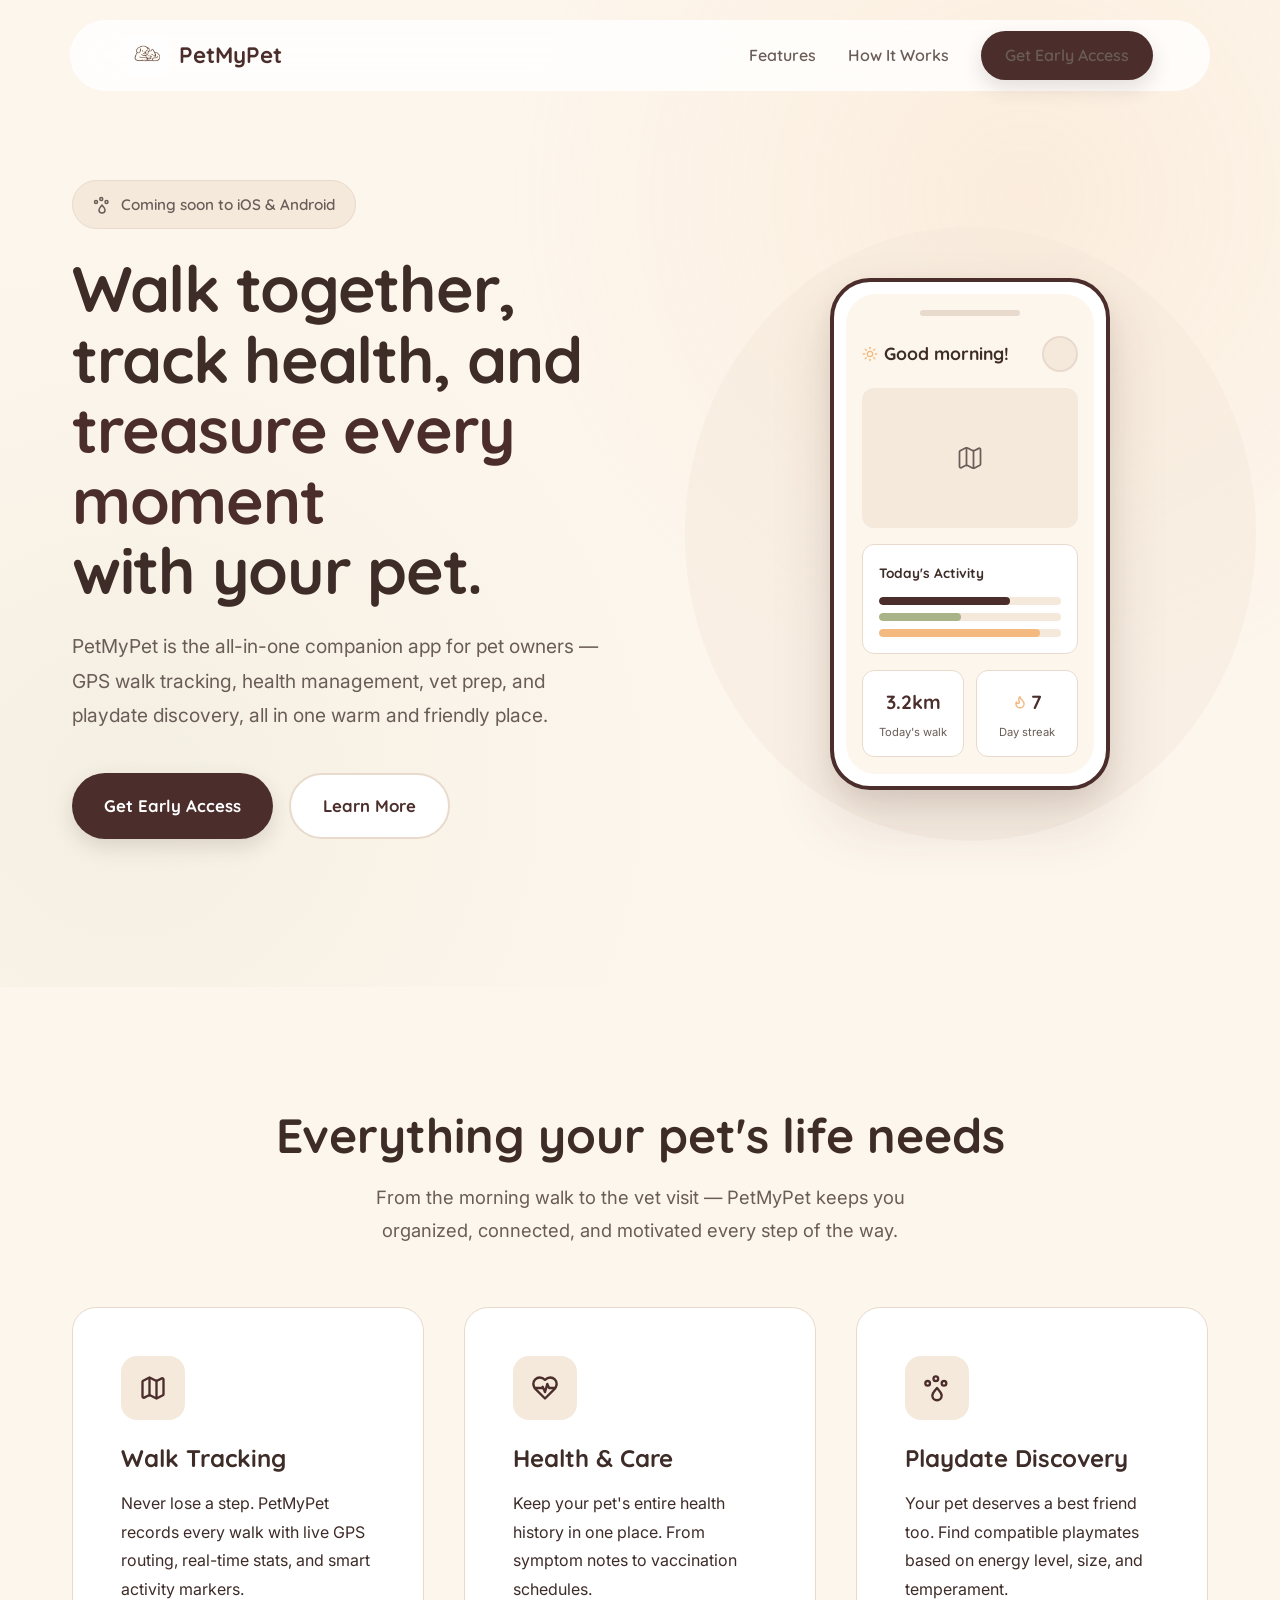
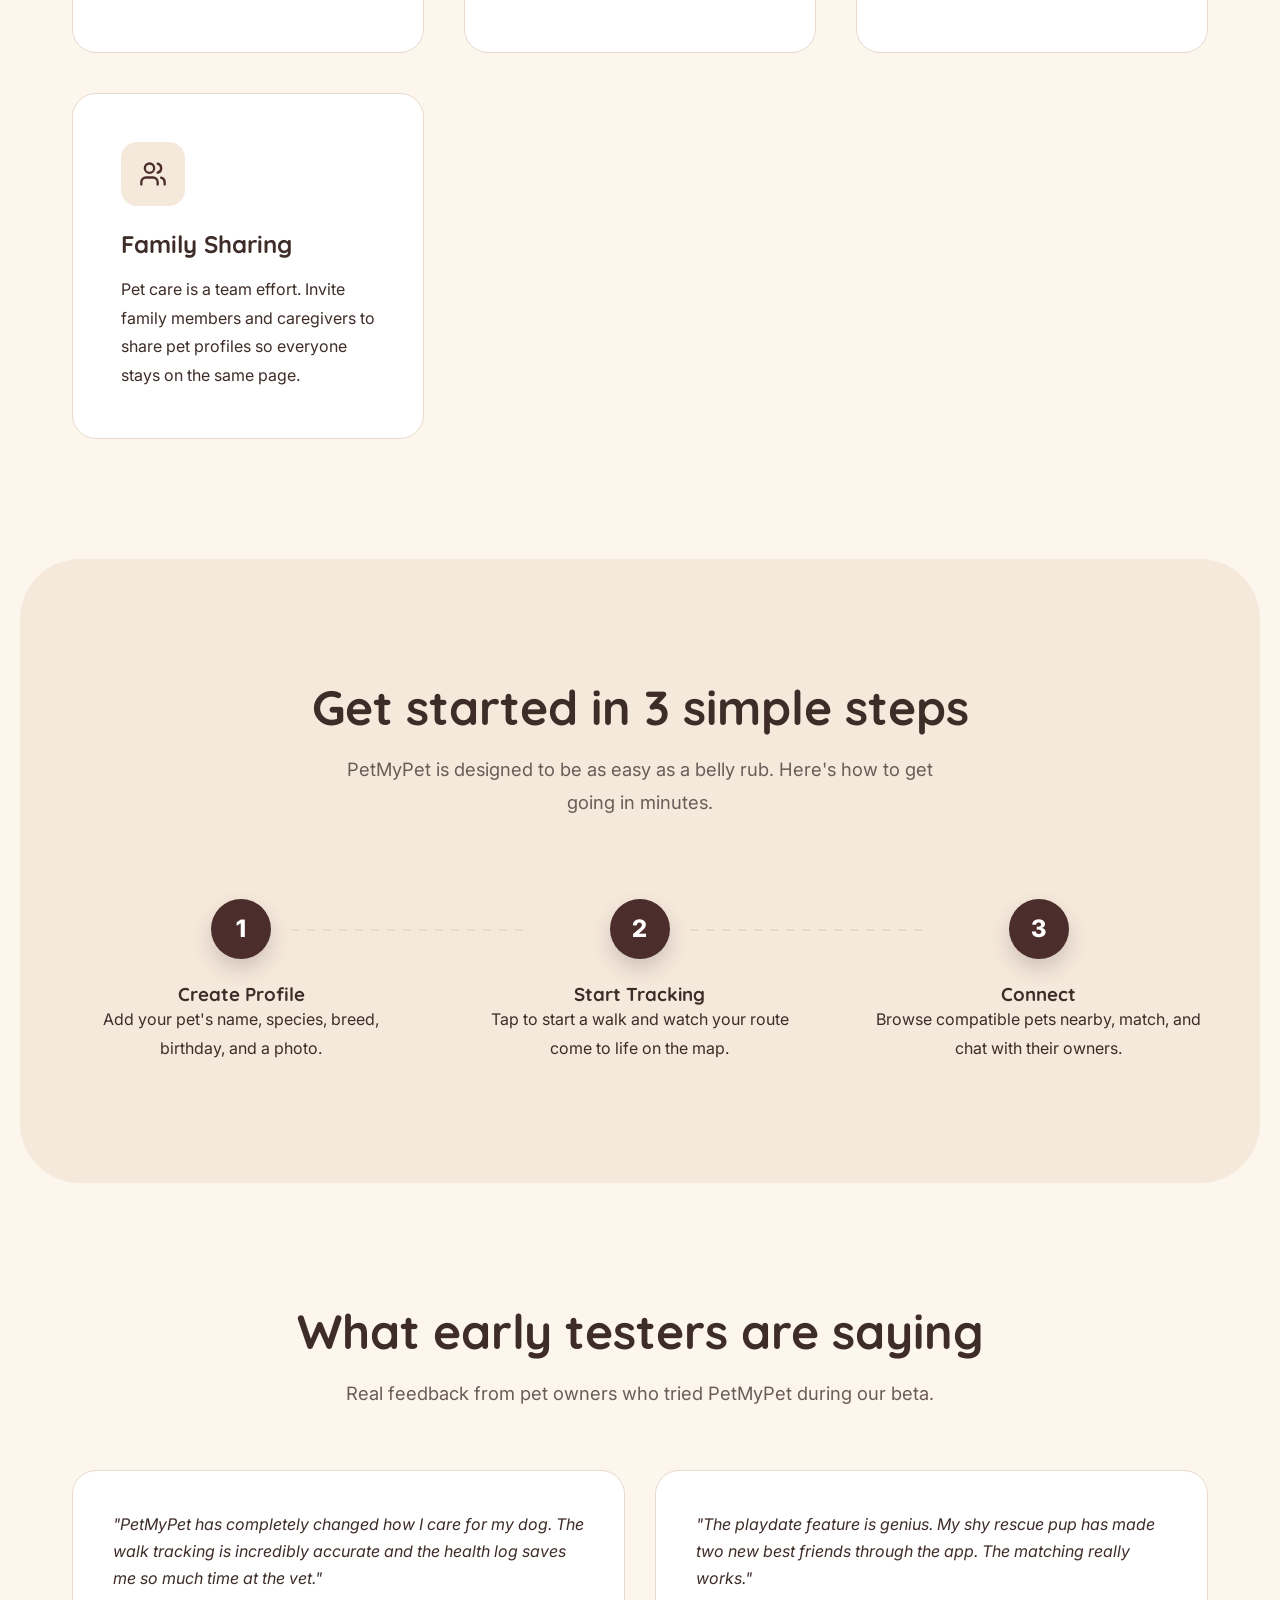
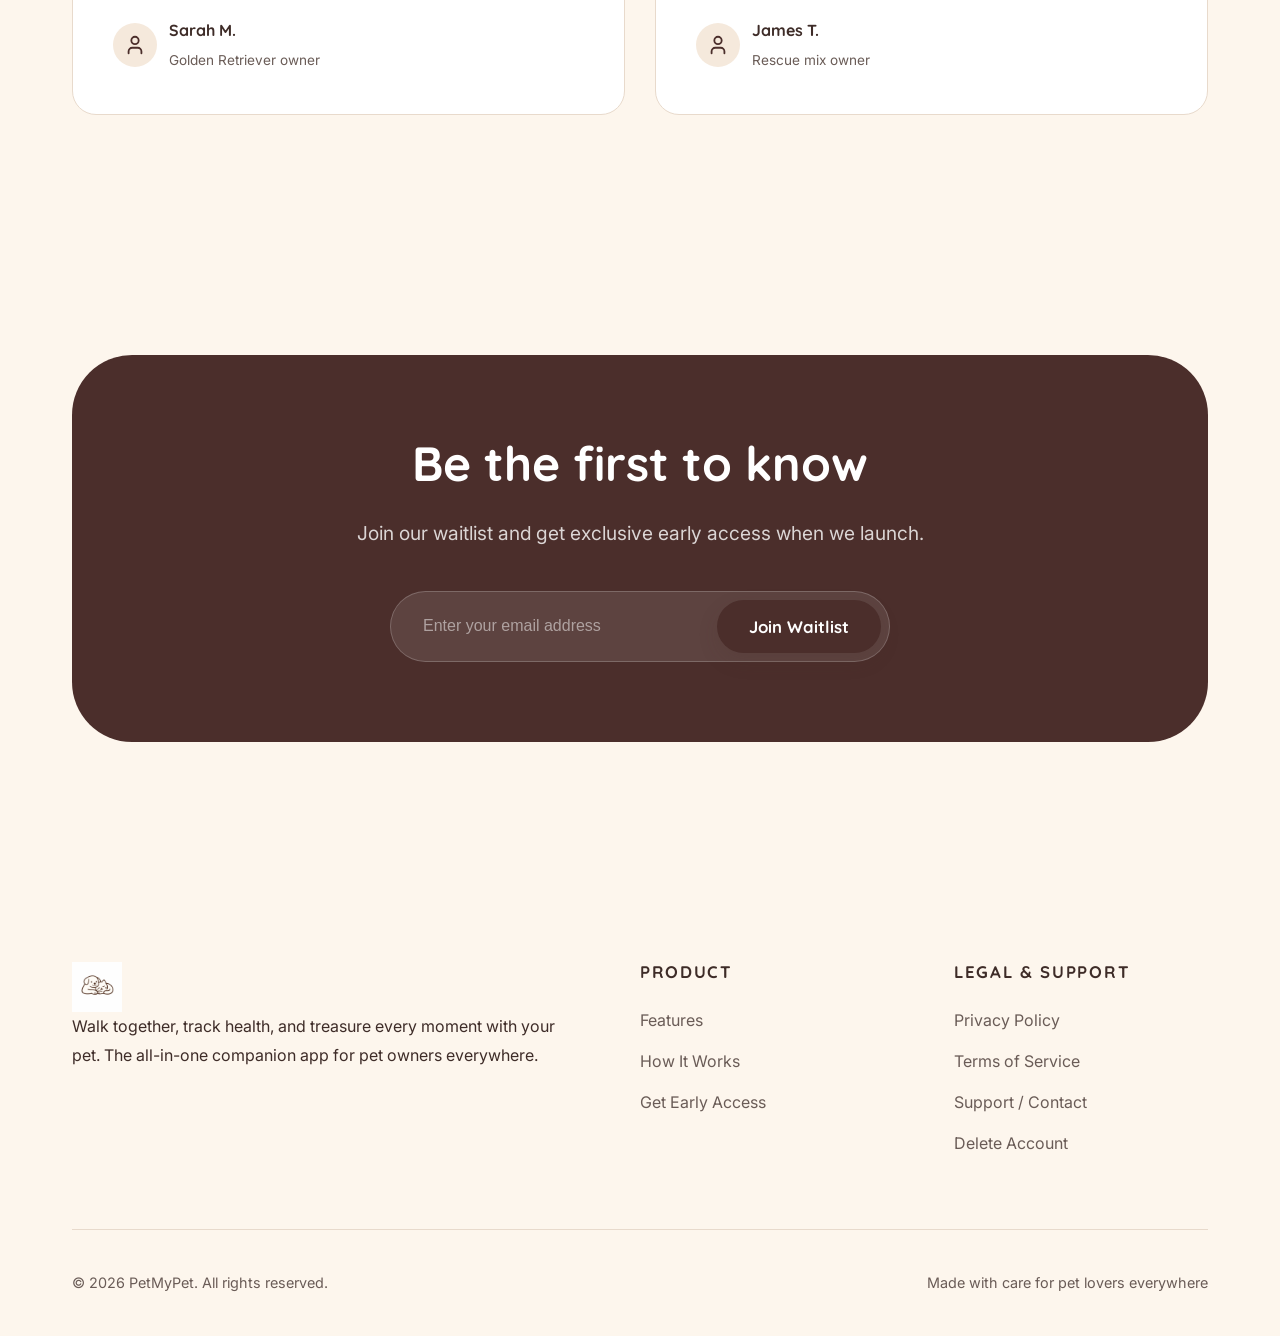
==== commit e48a1a50: "Comprehensive UI/UX overhaul: fix all broken styles, replace emojis with SVG icons, unify pre-launch" ====
--- a/index.html
+++ b/index.html
@@ -4,7 +4,12 @@
   <meta charset="UTF-8" />
   <meta name="viewport" content="width=device-width, initial-scale=1.0" />
   <title>PetMyPet — Walk Together, Track Health, Treasure Every Moment</title>
-  <meta name="description" content="PetMyPet is the all-in-one pet owner app for walk tracking, health management, and social discovery. Available on iOS and Android." />
+  <meta name="description" content="PetMyPet is the all-in-one pet owner app for walk tracking, health management, and social discovery. Coming soon to iOS and Android." />
+  <meta property="og:title" content="PetMyPet — The All-in-One Pet Companion App" />
+  <meta property="og:description" content="Walk tracking, health management, playdate discovery, and family sharing — all in one warm and friendly place." />
+  <meta property="og:type" content="website" />
+  <meta property="og:image" content="images/logo.png" />
+  <link rel="icon" type="image/svg+xml" href="data:image/svg+xml,%3Csvg xmlns='http://www.w3.org/2000/svg' viewBox='0 0 24 24' fill='%234B2E2B'%3E%3Ccircle cx='11' cy='4' r='2'/%3E%3Ccircle cx='18' cy='8' r='2'/%3E%3Ccircle cx='4' cy='8' r='2'/%3E%3Cpath d='M12 12c-1.5 2-4 4-4 6.5a4 4 0 0 0 8 0c0-2.5-2.5-4.5-4-6.5z'/%3E%3C/svg%3E" />
   <link rel="stylesheet" href="css/style.css" />
   <link rel="preconnect" href="https://fonts.googleapis.com" />
   <link rel="preconnect" href="https://fonts.gstatic.com" crossorigin />
@@ -22,14 +27,18 @@
       <nav class="nav" aria-label="Main navigation">
         <a href="#features">Features</a>
         <a href="#how-it-works">How It Works</a>
-        <a href="#screenshots">Screenshots</a>
-        <a href="#download" class="btn btn-primary btn-sm">Download</a>
+        <a href="#waitlist" class="btn btn-primary btn-sm">Get Early Access</a>
       </nav>
       <button class="hamburger" aria-label="Open menu" aria-expanded="false">
         <span></span><span></span><span></span>
       </button>
     </div>
   </div>
+  <nav class="mobile-nav" aria-label="Mobile navigation">
+    <a href="#features">Features</a>
+    <a href="#how-it-works">How It Works</a>
+    <a href="#waitlist">Get Early Access</a>
+  </nav>
 </header>
 
 <!-- HERO -->
@@ -38,7 +47,8 @@
     <div class="hero-inner">
       <div class="hero-content">
         <div class="hero-badge fade-in">
-          <span>🐶</span> Now available for iOS &amp; Android
+          <svg width="18" height="18" viewBox="0 0 24 24" fill="none" stroke="currentColor" stroke-width="2" stroke-linecap="round" stroke-linejoin="round"><circle cx="11" cy="4" r="2"/><circle cx="18" cy="8" r="2"/><circle cx="4" cy="8" r="2"/><path d="M12 12c-1.5 2-4 4-4 6.5a4 4 0 0 0 8 0c0-2.5-2.5-4.5-4-6.5z"/></svg>
+          Coming soon to iOS &amp; Android
         </div>
         <h1 class="fade-in fade-in-delay-1">
           Walk together,<br>
@@ -49,14 +59,12 @@
         <p class="fade-in fade-in-delay-2">
           PetMyPet is the all-in-one companion app for pet owners — GPS walk tracking, health management, vet prep, and playdate discovery, all in one warm and friendly place.
         </p>
-        <div class="hero-actions fade-in fade-in-delay-3" id="download">
-          <a href="#" class="btn btn-primary">
-            <svg width="20" height="20" viewBox="0 0 24 24" fill="currentColor"><path d="M18.71 19.5c-.83 1.24-1.71 2.45-3.05 2.47-1.34.03-1.77-.79-3.29-.79-1.53 0-2 .77-3.27.82-1.31.05-2.3-1.32-3.14-2.53C4.25 17 2.94 12.45 4.7 9.39c.87-1.52 2.43-2.48 4.12-2.51 1.28-.02 2.5.87 3.29.87.78 0 2.26-1.07 3.8-.91.65.03 2.47.26 3.64 1.98-.09.06-2.17 1.28-2.15 3.81.03 3.02 2.65 4.03 2.68 4.04-.03.07-.42 1.44-1.38 2.83M13 3.5c.73-.83 1.94-1.46 2.94-1.5.13 1.17-.34 2.35-1.04 3.19-.69.85-1.83 1.51-2.95 1.42-.15-1.15.41-2.35 1.05-3.11z"/></svg>
-            App Store
+        <div class="hero-actions fade-in fade-in-delay-3">
+          <a href="#waitlist" class="btn btn-primary">
+            Get Early Access
           </a>
-          <a href="#" class="btn btn-outline">
-            <svg width="20" height="20" viewBox="0 0 24 24" fill="currentColor"><path d="M3.18 23.76c.37.2.8.22 1.2.06l12.11-6.97-2.55-2.55-10.76 9.46zM20.7 10.06L17.6 8.28 14.77 11l2.84 2.84 3.09-1.78c.88-.51.88-1.49 0-2zM2.01 1.05C1.84 1.3 1.75 1.62 1.75 2v20c0 .38.09.7.26.95l.11.1 11.2-11.2v-.26L2.12.95l-.11.1zM14.77 13.72L3.38 25.11c.4.16.83.14 1.2-.06l12.11-6.97-1.92-4.36z"/></svg>
-            Google Play
+          <a href="#features" class="btn btn-outline">
+            Learn More
           </a>
         </div>
       </div>
@@ -67,10 +75,15 @@
               <div class="phone-notch"></div>
               <div class="phone-ui">
                 <div class="phone-ui-header">
-                  <div class="phone-ui-title">Good morning! 🌤</div>
+                  <div class="phone-ui-title">
+                    <svg width="16" height="16" viewBox="0 0 24 24" fill="none" stroke="var(--orange)" stroke-width="2" stroke-linecap="round" stroke-linejoin="round"><circle cx="12" cy="12" r="4"/><path d="M12 2v2"/><path d="M12 20v2"/><path d="m4.93 4.93 1.41 1.41"/><path d="m17.66 17.66 1.41 1.41"/><path d="M2 12h2"/><path d="M20 12h2"/><path d="m6.34 17.66-1.41 1.41"/><path d="m19.07 4.93-1.41 1.41"/></svg>
+                    Good morning!
+                  </div>
                   <div class="phone-ui-avatar"></div>
                 </div>
-                <div class="phone-ui-map">🗺️</div>
+                <div class="phone-ui-map">
+                  <svg width="28" height="28" viewBox="0 0 24 24" fill="none" stroke="var(--text-sec)" stroke-width="1.5" stroke-linecap="round" stroke-linejoin="round"><path d="M14.106 5.553a2 2 0 0 0 1.788 0l3.659-1.83A1 1 0 0 1 21 4.619v12.764a1 1 0 0 1-.553.894l-4.553 2.277a2 2 0 0 1-1.788 0l-4.212-2.106a2 2 0 0 0-1.788 0l-3.659 1.83A1 1 0 0 1 3 19.381V6.618a1 1 0 0 1 .553-.894l4.553-2.277a2 2 0 0 1 1.788 0z"/><path d="M15 5.764v15"/><path d="M9 3.236v15"/></svg>
+                </div>
                 <div class="phone-ui-card">
                   <div class="phone-ui-card-title">Today's Activity</div>
                   <div class="phone-ui-bar-wrap">
@@ -85,7 +98,10 @@
                     <div class="phone-ui-stat-label">Today's walk</div>
                   </div>
                   <div class="phone-ui-stat">
-                    <div class="phone-ui-stat-val">🔥 7</div>
+                    <div class="phone-ui-stat-val">
+                      <svg width="14" height="14" viewBox="0 0 24 24" fill="none" stroke="var(--orange)" stroke-width="2.5" stroke-linecap="round" stroke-linejoin="round"><path d="M8.5 14.5A2.5 2.5 0 0 0 11 12c0-1.38-.5-2-1-3-1.072-2.143-.224-4.054 2-6 .5 2.5 2 4.9 4 6.5 2 1.6 3 3.5 3 5.5a7 7 0 1 1-14 0c0-1.153.433-2.294 1-3a2.5 2.5 0 0 0 2.5 2.5z"/></svg>
+                      7
+                    </div>
                     <div class="phone-ui-stat-label">Day streak</div>
                   </div>
                 </div>
@@ -102,27 +118,35 @@
 <section class="section" id="features">
   <div class="container">
     <div class="text-center fade-in">
-      <h2 style="font-size: 3rem; margin-bottom: 16px;">Everything your pet's life needs</h2>
-      <p style="font-size: 1.2rem; color: var(--text-sec); max-width: 600px; margin: 0 auto 60px;">From the morning walk to the vet visit — PetMyPet keeps you organized, connected, and motivated every step of the way.</p>
+      <h2 class="section-heading">Everything your pet's life needs</h2>
+      <p class="section-subtext">From the morning walk to the vet visit — PetMyPet keeps you organized, connected, and motivated every step of the way.</p>
     </div>
     <div class="features-grid">
       <div class="feature-card fade-in">
-        <span class="feature-card-icon">🗺️</span>
+        <span class="feature-card-icon">
+          <svg width="28" height="28" viewBox="0 0 24 24" fill="none" stroke="currentColor" stroke-width="2" stroke-linecap="round" stroke-linejoin="round"><path d="M14.106 5.553a2 2 0 0 0 1.788 0l3.659-1.83A1 1 0 0 1 21 4.619v12.764a1 1 0 0 1-.553.894l-4.553 2.277a2 2 0 0 1-1.788 0l-4.212-2.106a2 2 0 0 0-1.788 0l-3.659 1.83A1 1 0 0 1 3 19.381V6.618a1 1 0 0 1 .553-.894l4.553-2.277a2 2 0 0 1 1.788 0z"/><path d="M15 5.764v15"/><path d="M9 3.236v15"/></svg>
+        </span>
         <h3>Walk Tracking</h3>
         <p>Never lose a step. PetMyPet records every walk with live GPS routing, real-time stats, and smart activity markers.</p>
       </div>
       <div class="feature-card fade-in fade-in-delay-1">
-        <span class="feature-card-icon">🏥</span>
+        <span class="feature-card-icon">
+          <svg width="28" height="28" viewBox="0 0 24 24" fill="none" stroke="currentColor" stroke-width="2" stroke-linecap="round" stroke-linejoin="round"><path d="M19 14c1.49-1.46 3-3.21 3-5.5A5.5 5.5 0 0 0 16.5 3c-1.76 0-3 .5-4.5 2-1.5-1.5-2.74-2-4.5-2A5.5 5.5 0 0 0 2 8.5c0 2.3 1.5 4.05 3 5.5l7 7Z"/><path d="M3.22 12H9.5l.5-1 2 4.5 2-7 1.5 3.5h5.27"/></svg>
+        </span>
         <h3>Health &amp; Care</h3>
         <p>Keep your pet's entire health history in one place. From symptom notes to vaccination schedules.</p>
       </div>
       <div class="feature-card fade-in fade-in-delay-2">
-        <span class="feature-card-icon">🐕</span>
+        <span class="feature-card-icon">
+          <svg width="28" height="28" viewBox="0 0 24 24" fill="none" stroke="currentColor" stroke-width="2" stroke-linecap="round" stroke-linejoin="round"><circle cx="11" cy="4" r="2"/><circle cx="18" cy="8" r="2"/><circle cx="4" cy="8" r="2"/><path d="M12 12c-1.5 2-4 4-4 6.5a4 4 0 0 0 8 0c0-2.5-2.5-4.5-4-6.5z"/></svg>
+        </span>
         <h3>Playdate Discovery</h3>
         <p>Your pet deserves a best friend too. Find compatible playmates based on energy level, size, and temperament.</p>
       </div>
       <div class="feature-card fade-in fade-in-delay-3">
-        <span class="feature-card-icon">👨‍👩‍👧</span>
+        <span class="feature-card-icon">
+          <svg width="28" height="28" viewBox="0 0 24 24" fill="none" stroke="currentColor" stroke-width="2" stroke-linecap="round" stroke-linejoin="round"><path d="M16 21v-2a4 4 0 0 0-4-4H6a4 4 0 0 0-4 4v2"/><circle cx="9" cy="7" r="4"/><path d="M22 21v-2a4 4 0 0 0-3-3.87"/><path d="M16 3.13a4 4 0 0 1 0 7.75"/></svg>
+        </span>
         <h3>Family Sharing</h3>
         <p>Pet care is a team effort. Invite family members and caregivers to share pet profiles so everyone stays on the same page.</p>
       </div>
@@ -134,8 +158,8 @@
 <section class="section how-it-works" id="how-it-works">
   <div class="container">
     <div class="text-center fade-in">
-      <h2 style="font-size: 3rem; margin-bottom: 16px;">Get started in 3 simple steps</h2>
-      <p style="font-size: 1.2rem; color: var(--text-sec); max-width: 600px; margin: 0 auto 60px;">PetMyPet is designed to be as easy as a belly rub. Here's how to get going in minutes.</p>
+      <h2 class="section-heading">Get started in 3 simple steps</h2>
+      <p class="section-subtext">PetMyPet is designed to be as easy as a belly rub. Here's how to get going in minutes.</p>
     </div>
     <div class="steps-container">
       <div class="step-item fade-in">
@@ -157,33 +181,36 @@
   </div>
 </section>
 
-<!-- SOCIAL PROOF -->
+<!-- TESTIMONIALS -->
 <section class="section">
   <div class="container">
-    <div class="stats-container fade-in">
-      <div class="stat-item">
-        <span class="stat-number" data-target="10000" data-suffix="+">0</span>
-        <span class="stat-label">Walks Tracked</span>
-      </div>
-      <div class="stat-item">
-        <span class="stat-number" data-target="5000" data-suffix="+">0</span>
-        <span class="stat-label">Happy Pets</span>
-      </div>
-      <div class="stat-item">
-        <span class="stat-number" data-target="2500" data-suffix="+">0</span>
-        <span class="stat-label">Playdates</span>
-      </div>
-    </div>
-    <div class="text-center fade-in" style="margin-top: 80px;">
-      <h2 style="font-size: 2.5rem; margin-bottom: 40px;">Loved by Pet Owners</h2>
-      <div style="display: grid; grid-template-columns: repeat(auto-fit, minmax(300px, 1fr)); gap: 30px;">
-        <div class="feature-card">
-          <p style="font-style: italic; margin-bottom: 20px;">"PetMyPet has completely changed how I care for my dog. The walk tracking is so accurate!"</p>
-          <strong>Sarah M.</strong>
-        </div>
-        <div class="feature-card">
-          <p style="font-style: italic; margin-bottom: 20px;">"The playdate feature is genius! My shy rescue pup has made two new best friends."</p>
-          <strong>James T.</strong>
+    <div class="text-center fade-in">
+      <h2 class="section-heading">What early testers are saying</h2>
+      <p class="section-subtext">Real feedback from pet owners who tried PetMyPet during our beta.</p>
+    </div>
+    <div class="testimonials-grid">
+      <div class="testimonial-card fade-in">
+        <p class="testimonial-text">"PetMyPet has completely changed how I care for my dog. The walk tracking is incredibly accurate and the health log saves me so much time at the vet."</p>
+        <div class="testimonial-author">
+          <div class="testimonial-avatar">
+            <svg width="22" height="22" viewBox="0 0 24 24" fill="none" stroke="currentColor" stroke-width="2" stroke-linecap="round" stroke-linejoin="round"><path d="M19 21v-2a4 4 0 0 0-4-4H9a4 4 0 0 0-4 4v2"/><circle cx="12" cy="7" r="4"/></svg>
+          </div>
+          <div class="testimonial-info">
+            <strong>Sarah M.</strong>
+            <span>Golden Retriever owner</span>
+          </div>
+        </div>
+      </div>
+      <div class="testimonial-card fade-in fade-in-delay-1">
+        <p class="testimonial-text">"The playdate feature is genius. My shy rescue pup has made two new best friends through the app. The matching really works."</p>
+        <div class="testimonial-author">
+          <div class="testimonial-avatar">
+            <svg width="22" height="22" viewBox="0 0 24 24" fill="none" stroke="currentColor" stroke-width="2" stroke-linecap="round" stroke-linejoin="round"><path d="M19 21v-2a4 4 0 0 0-4-4H9a4 4 0 0 0-4 4v2"/><circle cx="12" cy="7" r="4"/></svg>
+          </div>
+          <div class="testimonial-info">
+            <strong>James T.</strong>
+            <span>Rescue mix owner</span>
+          </div>
         </div>
       </div>
     </div>
@@ -191,14 +218,14 @@
 </section>
 
 <!-- WAITLIST -->
-<section class="section">
+<section class="section" id="waitlist">
   <div class="container">
     <div class="waitlist-card fade-in">
       <h2>Be the first to know</h2>
-      <p>Join our waitlist and get exclusive early access and launch-day discounts.</p>
+      <p>Join our waitlist and get exclusive early access when we launch.</p>
       <form class="waitlist-form">
         <input type="email" placeholder="Enter your email address" required />
-        <button type="submit" class="btn btn-primary">Join Waitlist 🐾</button>
+        <button type="submit" class="btn btn-primary">Join Waitlist</button>
       </form>
     </div>
   </div>
@@ -207,38 +234,34 @@
 <!-- FOOTER -->
 <footer class="footer">
   <div class="container">
-    <div class="footer-grid">
+    <div class="footer-top">
       <div class="footer-brand">
         <a href="index.html" class="footer-logo">
           <img src="images/logo.png" alt="PetMyPet Logo" />
         </a>
-        <p>Walk together, track health, and treasure every moment with your pet.</p>
-      </div>
-      <div>
-        <h4>Product</h4>
+        <p>Walk together, track health, and treasure every moment with your pet. The all-in-one companion app for pet owners everywhere.</p>
+      </div>
+      <div class="footer-col">
+        <h5>Product</h5>
         <ul>
           <li><a href="#features">Features</a></li>
           <li><a href="#how-it-works">How It Works</a></li>
-          <li><a href="#download">Download</a></li>
+          <li><a href="#waitlist">Get Early Access</a></li>
         </ul>
       </div>
-      <div>
-        <h4>Legal</h4>
+      <div class="footer-col">
+        <h5>Legal &amp; Support</h5>
         <ul>
           <li><a href="privacy.html">Privacy Policy</a></li>
           <li><a href="terms.html">Terms of Service</a></li>
-        </ul>
-      </div>
-      <div>
-        <h4>Support</h4>
-        <ul>
           <li><a href="support.html">Support / Contact</a></li>
           <li><a href="delete-account.html">Delete Account</a></li>
         </ul>
       </div>
     </div>
-    <div class="text-center" style="padding-top: 40px; border-top: 1px solid var(--border);">
-      <p style="color: var(--text-sec); font-size: 0.9rem;">&copy; 2026 PetMyPet. All rights reserved.</p>
+    <div class="footer-bottom">
+      <p>&copy; 2026 PetMyPet. All rights reserved.</p>
+      <p>Made with care for pet lovers everywhere</p>
     </div>
   </div>
 </footer>
--- a/css/style.css
+++ b/css/style.css
@@ -210,11 +210,7 @@
   box-shadow: var(--shadow-md);
   border-color: var(--primary);
 }
-.feature-card-icon {
-  font-size: 3rem;
-  margin-bottom: 24px;
-  display: block;
-}
+/* feature-card-icon styles are defined below in the icon section */
 .feature-card h3 {
   font-size: 1.5rem;
   margin-bottom: 16px;
@@ -330,6 +326,537 @@
 .footer ul li a { color: var(--text-sec); }
 .footer ul li a:hover { color: var(--primary); }
 
+/* --- Hamburger --- */
+.hamburger {
+  display: none;
+  flex-direction: column;
+  justify-content: center;
+  gap: 5px;
+  width: 36px;
+  height: 36px;
+  padding: 4px;
+  cursor: pointer;
+  z-index: 1001;
+}
+.hamburger span {
+  display: block;
+  width: 100%;
+  height: 2.5px;
+  background: var(--primary);
+  border-radius: 2px;
+  transition: var(--transition);
+  transform-origin: center;
+}
+
+/* --- Mobile Navigation --- */
+.mobile-nav {
+  display: none;
+  position: absolute;
+  top: calc(100% + 8px);
+  left: 16px;
+  right: 16px;
+  background: rgba(255, 255, 255, 0.96);
+  backdrop-filter: blur(20px);
+  -webkit-backdrop-filter: blur(20px);
+  border: 1px solid var(--border);
+  border-radius: var(--radius);
+  padding: 16px;
+  box-shadow: var(--shadow-md);
+  flex-direction: column;
+  gap: 4px;
+  z-index: 999;
+}
+.mobile-nav.open { display: flex; }
+.mobile-nav a {
+  display: block;
+  padding: 14px 20px;
+  font-family: 'Quicksand', sans-serif;
+  font-weight: 600;
+  font-size: 1.05rem;
+  color: var(--text);
+  border-radius: var(--radius-sm);
+  transition: var(--transition);
+}
+.mobile-nav a:hover { background: var(--surface); color: var(--primary); }
+
+/* --- Fade-in Animations --- */
+.fade-in {
+  opacity: 0;
+  transform: translateY(30px);
+  transition: opacity 0.7s cubic-bezier(0.165, 0.84, 0.44, 1),
+              transform 0.7s cubic-bezier(0.165, 0.84, 0.44, 1);
+}
+.fade-in.visible {
+  opacity: 1;
+  transform: translateY(0);
+}
+.fade-in-delay-1 { transition-delay: 0.1s; }
+.fade-in-delay-2 { transition-delay: 0.2s; }
+.fade-in-delay-3 { transition-delay: 0.3s; }
+
+/* --- Hero Badge --- */
+.hero-badge {
+  display: inline-flex;
+  align-items: center;
+  gap: 10px;
+  padding: 10px 20px;
+  background: var(--surface);
+  border: 1px solid var(--border);
+  border-radius: 100px;
+  font-family: 'Quicksand', sans-serif;
+  font-weight: 600;
+  font-size: 0.95rem;
+  color: var(--text-sec);
+  margin-bottom: 24px;
+}
+.hero-badge svg { flex-shrink: 0; }
+
+/* --- Phone Mockup --- */
+.phone-mockup {
+  width: 280px;
+  margin: 0 auto;
+  background: var(--white);
+  border-radius: 40px;
+  border: 4px solid var(--primary);
+  padding: 12px;
+  box-shadow: 0 30px 60px rgba(75,46,43,0.15), 0 10px 20px rgba(75,46,43,0.08);
+  position: relative;
+}
+.phone-screen {
+  background: var(--bg);
+  border-radius: 30px;
+  overflow: hidden;
+  padding: 16px;
+  min-height: 480px;
+}
+.phone-notch {
+  width: 100px;
+  height: 6px;
+  background: var(--border);
+  border-radius: 100px;
+  margin: 0 auto 20px;
+}
+.phone-ui { display: flex; flex-direction: column; gap: 16px; }
+.phone-ui-header {
+  display: flex;
+  align-items: center;
+  justify-content: space-between;
+}
+.phone-ui-title {
+  font-family: 'Quicksand', sans-serif;
+  font-weight: 700;
+  font-size: 1.1rem;
+  color: var(--text);
+  display: flex;
+  align-items: center;
+  gap: 6px;
+}
+.phone-ui-avatar {
+  width: 36px;
+  height: 36px;
+  border-radius: 50%;
+  background: var(--surface);
+  border: 2px solid var(--border);
+}
+.phone-ui-map {
+  background: var(--surface);
+  border-radius: var(--radius-sm);
+  height: 140px;
+  display: flex;
+  align-items: center;
+  justify-content: center;
+  color: var(--text-sec);
+}
+.phone-ui-card {
+  background: var(--white);
+  border-radius: var(--radius-sm);
+  padding: 16px;
+  border: 1px solid var(--border);
+}
+.phone-ui-card-title {
+  font-family: 'Quicksand', sans-serif;
+  font-weight: 700;
+  font-size: 0.85rem;
+  color: var(--text);
+  margin-bottom: 12px;
+}
+.phone-ui-bar-wrap { display: flex; flex-direction: column; gap: 8px; }
+.phone-ui-bar {
+  height: 8px;
+  background: var(--surface);
+  border-radius: 100px;
+  overflow: hidden;
+}
+.phone-ui-bar-fill {
+  height: 100%;
+  border-radius: 100px;
+  transition: width 1.5s cubic-bezier(0.165, 0.84, 0.44, 1);
+}
+.phone-ui-stats { display: grid; grid-template-columns: 1fr 1fr; gap: 12px; }
+.phone-ui-stat {
+  background: var(--white);
+  border-radius: var(--radius-sm);
+  padding: 14px;
+  text-align: center;
+  border: 1px solid var(--border);
+}
+.phone-ui-stat-val {
+  font-family: 'Quicksand', sans-serif;
+  font-weight: 800;
+  font-size: 1.2rem;
+  color: var(--primary);
+  display: flex;
+  align-items: center;
+  justify-content: center;
+  gap: 4px;
+}
+.phone-ui-stat-label {
+  font-size: 0.7rem;
+  color: var(--text-sec);
+  margin-top: 2px;
+}
+
+/* --- Section Heading Utilities --- */
+.section-heading {
+  font-size: clamp(2rem, 4vw, 3rem);
+  margin-bottom: 16px;
+}
+.section-subtext {
+  font-size: 1.15rem;
+  color: var(--text-sec);
+  max-width: 600px;
+  margin: 0 auto 60px;
+}
+
+/* --- Testimonials --- */
+.testimonials-grid {
+  display: grid;
+  grid-template-columns: repeat(auto-fit, minmax(300px, 1fr));
+  gap: 30px;
+}
+.testimonial-card {
+  background: var(--white);
+  padding: 40px;
+  border-radius: var(--radius);
+  border: 1px solid var(--border);
+  transition: var(--transition);
+}
+.testimonial-card:hover {
+  box-shadow: var(--shadow);
+  border-color: var(--primary);
+}
+.testimonial-text {
+  font-style: italic;
+  margin-bottom: 24px;
+  line-height: 1.7;
+  color: var(--text);
+}
+.testimonial-author {
+  display: flex;
+  align-items: center;
+  gap: 12px;
+}
+.testimonial-avatar {
+  width: 44px;
+  height: 44px;
+  border-radius: 50%;
+  background: var(--surface);
+  display: flex;
+  align-items: center;
+  justify-content: center;
+  color: var(--primary);
+  flex-shrink: 0;
+}
+.testimonial-info strong {
+  display: block;
+  font-family: 'Quicksand', sans-serif;
+  font-weight: 700;
+  color: var(--text);
+}
+.testimonial-info span {
+  font-size: 0.85rem;
+  color: var(--text-sec);
+}
+
+/* --- Step Connectors --- */
+@media (min-width: 1025px) {
+  .step-item { position: relative; }
+  .step-item:not(:last-child)::after {
+    content: '';
+    position: absolute;
+    top: 30px;
+    left: calc(50% + 50px);
+    width: calc(100% - 100px);
+    height: 2px;
+    background: repeating-linear-gradient(
+      90deg,
+      var(--border) 0,
+      var(--border) 8px,
+      transparent 8px,
+      transparent 16px
+    );
+  }
+}
+
+/* --- Feature Icon (SVG wrapper) --- */
+.feature-card-icon {
+  font-size: 3rem;
+  margin-bottom: 24px;
+  display: flex;
+  align-items: center;
+  justify-content: center;
+  width: 64px;
+  height: 64px;
+  background: var(--surface);
+  border-radius: 16px;
+  color: var(--primary);
+}
+
+/* --- Inner Page Hero --- */
+.inner-hero {
+  padding: 160px 0 60px;
+  text-align: center;
+  background: radial-gradient(circle at 50% 50%, rgba(243,185,127,0.1) 0%, transparent 50%);
+}
+.inner-hero h1 {
+  font-size: clamp(2rem, 4vw, 3rem);
+  margin-bottom: 12px;
+}
+.inner-hero p {
+  font-size: 1.15rem;
+  color: var(--text-sec);
+  max-width: 500px;
+  margin: 0 auto;
+}
+
+/* --- Inner Page Content --- */
+.inner-content {
+  padding: 60px 0 100px;
+}
+.inner-content-wrap {
+  display: grid;
+  grid-template-columns: 240px 1fr;
+  gap: 60px;
+  align-items: start;
+}
+
+/* --- Inner Page TOC --- */
+.inner-toc-wrap {
+  position: sticky;
+  top: 100px;
+}
+.inner-toc h4 {
+  font-size: 0.85rem;
+  text-transform: uppercase;
+  letter-spacing: 0.1em;
+  color: var(--text-sec);
+  margin-bottom: 16px;
+}
+.inner-toc ul { display: flex; flex-direction: column; gap: 4px; }
+.inner-toc a {
+  display: block;
+  padding: 8px 14px;
+  font-size: 0.88rem;
+  color: var(--text-sec);
+  border-radius: 8px;
+  border-left: 2px solid transparent;
+  transition: var(--transition);
+}
+.inner-toc a:hover { color: var(--primary); background: var(--surface); }
+.inner-toc a.active {
+  color: var(--primary);
+  background: var(--surface);
+  border-left-color: var(--primary);
+  font-weight: 600;
+}
+
+/* --- Inner Page Body --- */
+.inner-body {
+  max-width: 760px;
+}
+.inner-body h2 {
+  font-size: 1.6rem;
+  margin: 48px 0 16px;
+  padding-bottom: 12px;
+  border-bottom: 2px solid var(--border);
+}
+.inner-body h2:first-of-type { margin-top: 24px; }
+.inner-body h3 {
+  font-size: 1.2rem;
+  margin: 28px 0 12px;
+}
+.inner-body p { margin-bottom: 16px; }
+.inner-body ul {
+  list-style: disc;
+  padding-left: 24px;
+  margin-bottom: 16px;
+  display: flex;
+  flex-direction: column;
+  gap: 8px;
+}
+.inner-body a { color: var(--primary); text-decoration: underline; }
+.inner-body a:hover { color: var(--primary-hover); }
+
+/* --- Effective Date --- */
+.effective-date {
+  display: inline-block;
+  padding: 8px 18px;
+  background: var(--surface);
+  border-radius: 100px;
+  font-size: 0.9rem;
+  color: var(--text-sec);
+  margin-bottom: 32px;
+}
+
+/* --- FAQ --- */
+.faq-list { display: flex; flex-direction: column; gap: 12px; }
+.faq-item {
+  background: var(--white);
+  border: 1px solid var(--border);
+  border-radius: var(--radius-sm);
+  overflow: hidden;
+  transition: var(--transition);
+}
+.faq-item:hover { border-color: var(--muted); }
+.faq-question {
+  display: flex;
+  align-items: center;
+  justify-content: space-between;
+  width: 100%;
+  padding: 20px 24px;
+  font-family: 'Quicksand', sans-serif;
+  font-weight: 700;
+  font-size: 1.05rem;
+  color: var(--text);
+  text-align: left;
+  cursor: pointer;
+  background: none;
+  border: none;
+  gap: 16px;
+}
+.faq-arrow {
+  display: flex;
+  align-items: center;
+  justify-content: center;
+  flex-shrink: 0;
+  transition: transform 0.3s ease;
+  color: var(--text-sec);
+}
+.faq-item.open .faq-arrow { transform: rotate(180deg); }
+.faq-answer {
+  max-height: 0;
+  overflow: hidden;
+  transition: max-height 0.4s cubic-bezier(0.165, 0.84, 0.44, 1),
+              padding 0.4s cubic-bezier(0.165, 0.84, 0.44, 1);
+}
+.faq-item.open .faq-answer {
+  max-height: 300px;
+}
+.faq-answer p {
+  padding: 0 24px 20px;
+  color: var(--text-sec);
+  line-height: 1.7;
+}
+
+/* --- Warning Box --- */
+.warning-box {
+  background: rgba(243, 185, 127, 0.15);
+  border-left: 4px solid var(--orange);
+  border-radius: 0 var(--radius-sm) var(--radius-sm) 0;
+  padding: 24px 28px;
+  margin: 24px 0 32px;
+}
+.warning-box strong {
+  display: flex;
+  align-items: center;
+  gap: 8px;
+  margin-bottom: 8px;
+  color: var(--text);
+}
+.warning-box p {
+  color: var(--text-sec);
+  margin-bottom: 0;
+}
+
+/* --- Delete Steps --- */
+.delete-steps {
+  display: flex;
+  flex-direction: column;
+  gap: 0;
+  position: relative;
+  padding-left: 24px;
+}
+.delete-steps::before {
+  content: '';
+  position: absolute;
+  left: 19px;
+  top: 0;
+  bottom: 0;
+  width: 2px;
+  background: var(--border);
+}
+.delete-step {
+  display: flex;
+  gap: 20px;
+  padding: 20px 0;
+  position: relative;
+}
+.delete-step-num {
+  width: 40px;
+  height: 40px;
+  min-width: 40px;
+  background: var(--primary);
+  color: var(--white);
+  border-radius: 50%;
+  display: flex;
+  align-items: center;
+  justify-content: center;
+  font-family: 'Quicksand', sans-serif;
+  font-weight: 800;
+  font-size: 1rem;
+  position: relative;
+  z-index: 1;
+  box-shadow: 0 4px 12px rgba(75,46,43,0.15);
+}
+.delete-step-body h4 {
+  font-family: 'Quicksand', sans-serif;
+  font-weight: 700;
+  font-size: 1.1rem;
+  margin-bottom: 6px;
+}
+.delete-step-body p {
+  color: var(--text-sec);
+  margin-bottom: 0;
+}
+
+/* --- Inner Page Footer --- */
+.footer-top {
+  display: grid;
+  grid-template-columns: 2fr 1fr 1fr;
+  gap: 60px;
+  margin-bottom: 60px;
+}
+.footer-col h5 {
+  margin-bottom: 24px;
+  font-size: 1.05rem;
+  text-transform: uppercase;
+  letter-spacing: 0.1em;
+}
+.footer-col ul li { margin-bottom: 12px; }
+.footer-col ul li a { color: var(--text-sec); }
+.footer-col ul li a:hover { color: var(--primary); }
+.footer-bottom {
+  display: flex;
+  justify-content: space-between;
+  align-items: center;
+  padding-top: 40px;
+  border-top: 1px solid var(--border);
+}
+.footer-bottom p {
+  color: var(--text-sec);
+  font-size: 0.9rem;
+}
+
 /* --- Responsive --- */
 @media (max-width: 1024px) {
   .hero-inner { grid-template-columns: 1fr; text-align: center; }
@@ -337,12 +864,38 @@
   .hero-actions { justify-content: center; }
   .steps-container { grid-template-columns: 1fr; gap: 40px; }
   .footer-grid { grid-template-columns: 1fr 1fr; }
+  .footer-top { grid-template-columns: 1fr 1fr; }
+  .inner-content-wrap { grid-template-columns: 1fr; }
+  .inner-toc-wrap {
+    position: static;
+    border-bottom: 1px solid var(--border);
+    padding-bottom: 24px;
+    margin-bottom: 24px;
+  }
+  .inner-toc ul { flex-direction: row; flex-wrap: wrap; gap: 8px; }
+  .inner-toc a { font-size: 0.8rem; padding: 6px 12px; border-left: none; border-bottom: 2px solid transparent; }
+  .inner-toc a.active { border-left-color: transparent; border-bottom-color: var(--primary); }
 }
 @media (max-width: 768px) {
   .section { padding: 80px 0; }
   .header { width: calc(100% - 20px); top: 10px; }
   .nav { display: none; }
+  .hamburger { display: flex; }
   .waitlist-card { padding: 40px 20px; border-radius: 30px; }
   .waitlist-form { flex-direction: column; border-radius: 20px; gap: 10px; }
   .waitlist-form button { width: 100%; }
-}
+  .hero { padding: 140px 0 60px; }
+  .hero-badge { font-size: 0.85rem; }
+  .phone-mockup { width: 240px; }
+  .phone-screen { min-height: 400px; }
+  .features-grid { grid-template-columns: 1fr; }
+  .stats-container { flex-direction: column; align-items: center; }
+  .testimonials-grid { grid-template-columns: 1fr; }
+  .footer-grid { grid-template-columns: 1fr; gap: 40px; }
+  .footer-top { grid-template-columns: 1fr; gap: 40px; }
+  .footer-bottom { flex-direction: column; gap: 8px; text-align: center; }
+  .inner-hero { padding: 130px 0 40px; }
+  .inner-hero h1 { font-size: 1.8rem; }
+  .delete-steps { padding-left: 12px; }
+  .delete-steps::before { left: 7px; }
+}
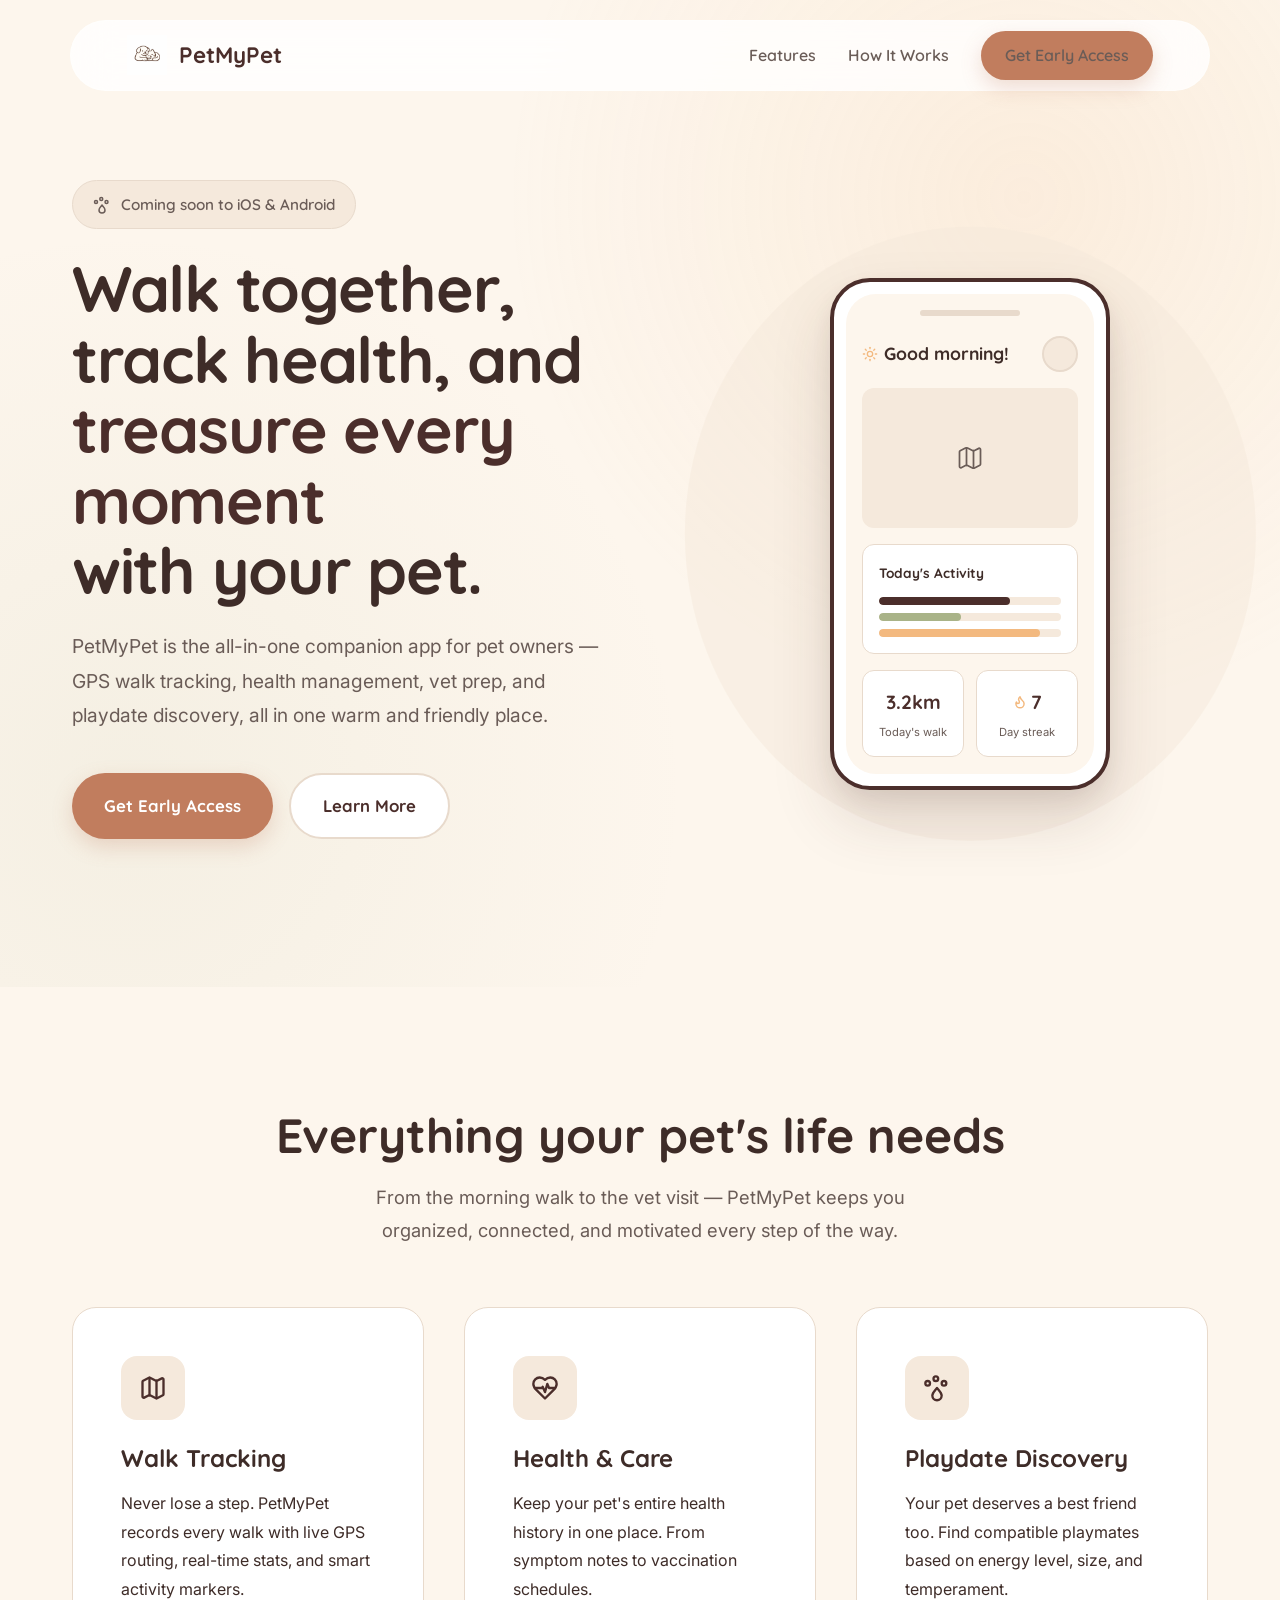
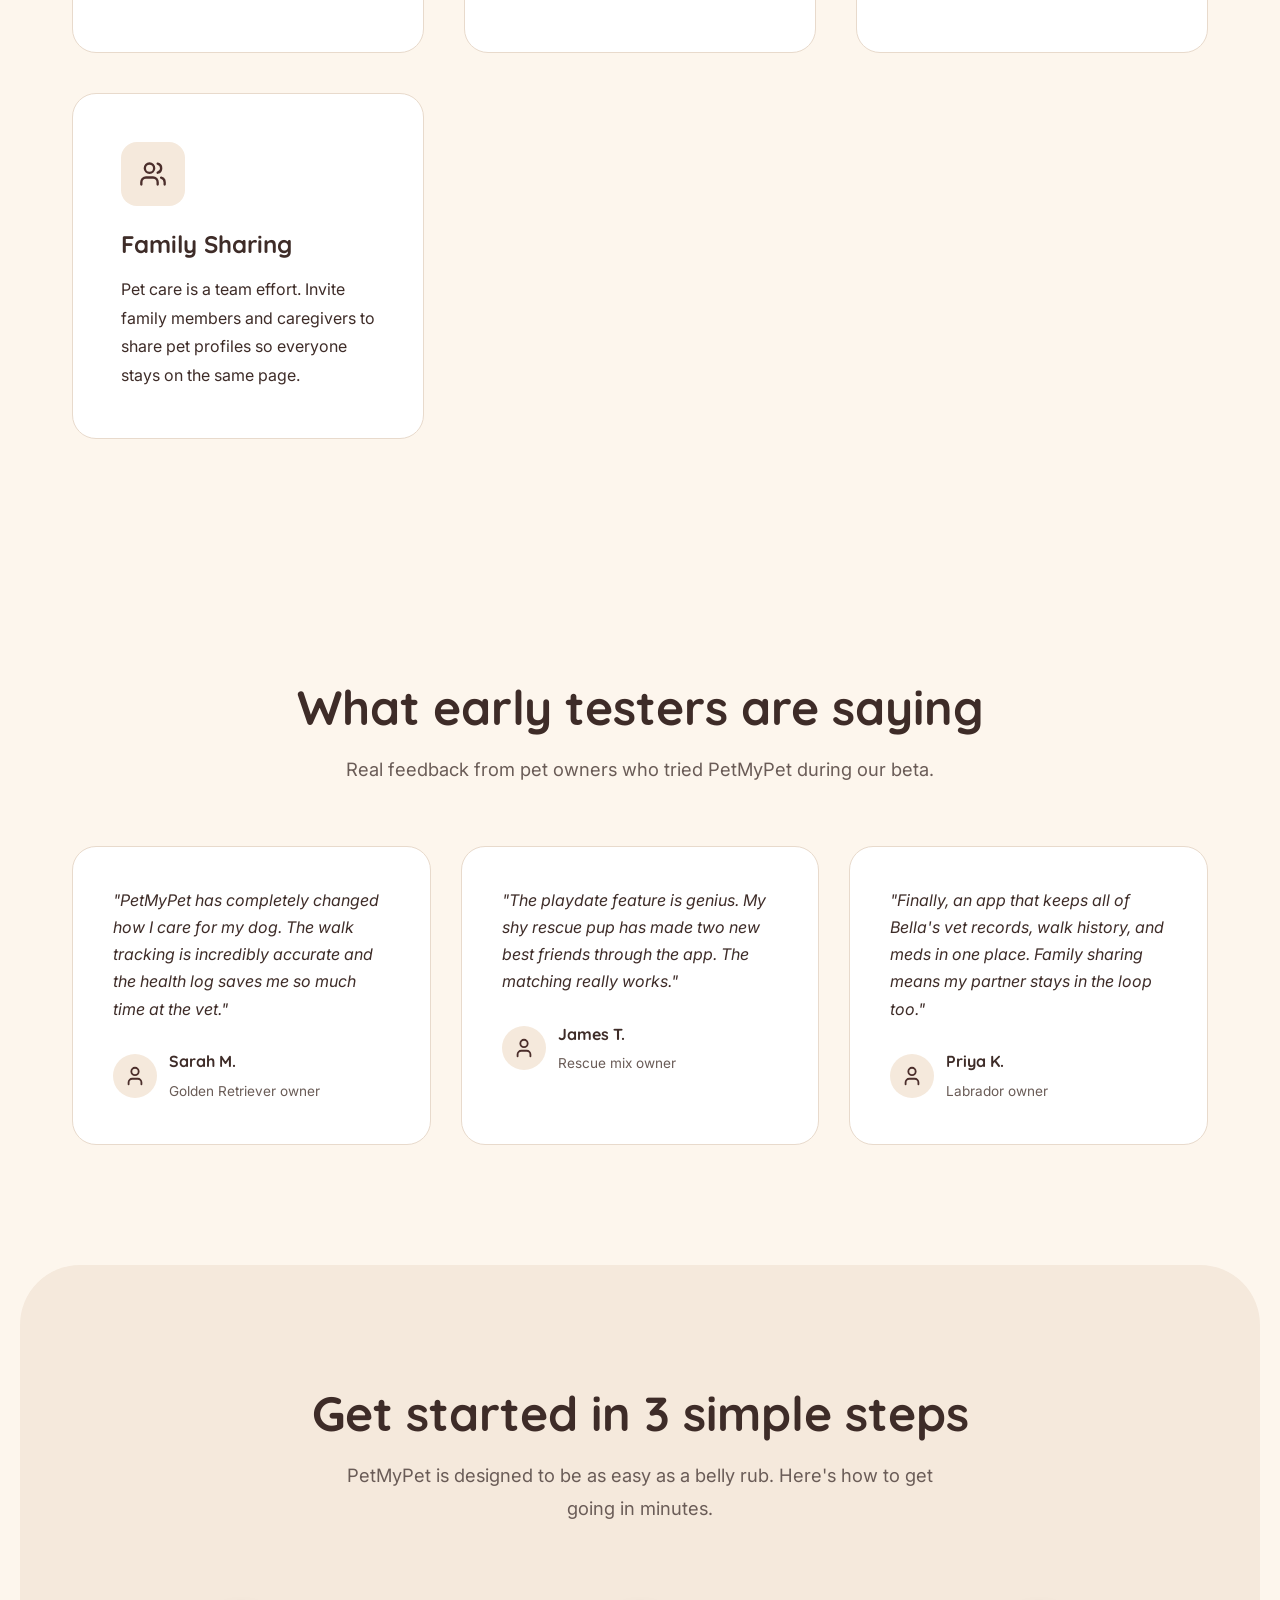
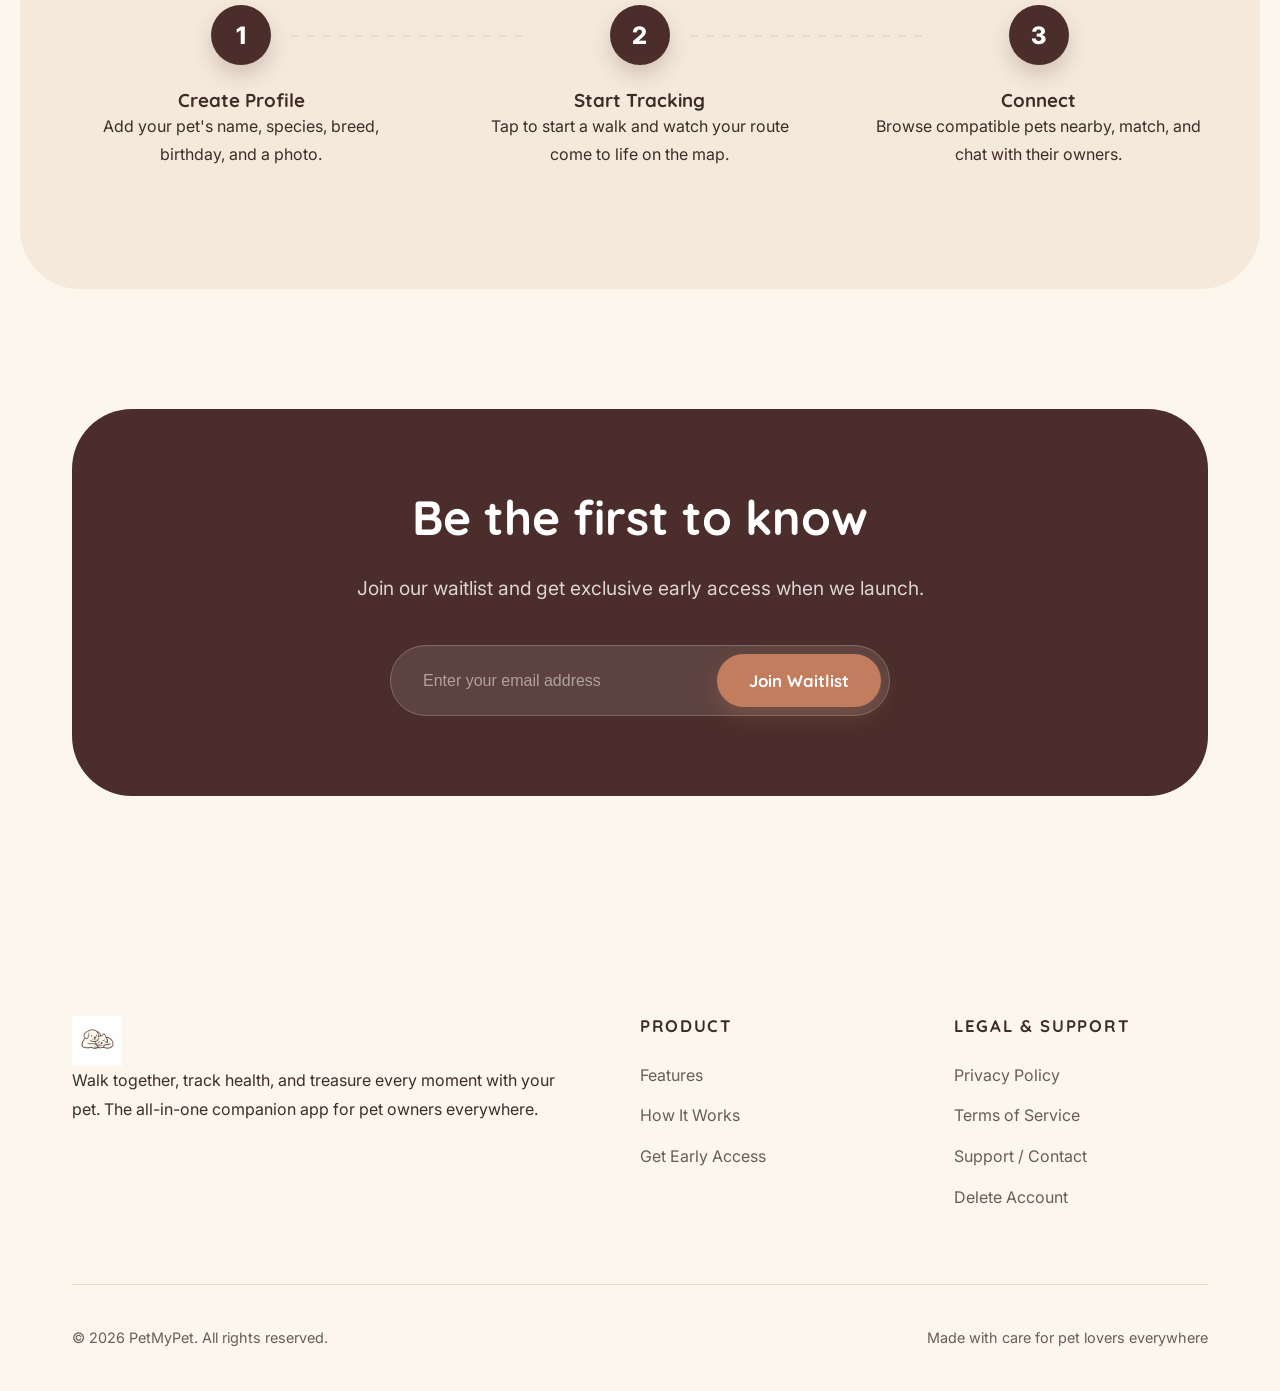
==== commit 6526fc0c: "Fix CTA button color, improve mobile responsiveness, prioritize testimonials - Add warm terracotta C" ====
--- a/index.html
+++ b/index.html
@@ -154,33 +154,6 @@
   </div>
 </section>
 
-<!-- HOW IT WORKS -->
-<section class="section how-it-works" id="how-it-works">
-  <div class="container">
-    <div class="text-center fade-in">
-      <h2 class="section-heading">Get started in 3 simple steps</h2>
-      <p class="section-subtext">PetMyPet is designed to be as easy as a belly rub. Here's how to get going in minutes.</p>
-    </div>
-    <div class="steps-container">
-      <div class="step-item fade-in">
-        <div class="step-number">1</div>
-        <h3>Create Profile</h3>
-        <p>Add your pet's name, species, breed, birthday, and a photo.</p>
-      </div>
-      <div class="step-item fade-in fade-in-delay-1">
-        <div class="step-number">2</div>
-        <h3>Start Tracking</h3>
-        <p>Tap to start a walk and watch your route come to life on the map.</p>
-      </div>
-      <div class="step-item fade-in fade-in-delay-2">
-        <div class="step-number">3</div>
-        <h3>Connect</h3>
-        <p>Browse compatible pets nearby, match, and chat with their owners.</p>
-      </div>
-    </div>
-  </div>
-</section>
-
 <!-- TESTIMONIALS -->
 <section class="section">
   <div class="container">
@@ -212,6 +185,45 @@
             <span>Rescue mix owner</span>
           </div>
         </div>
+      </div>
+      <div class="testimonial-card fade-in fade-in-delay-2">
+        <p class="testimonial-text">"Finally, an app that keeps all of Bella's vet records, walk history, and meds in one place. Family sharing means my partner stays in the loop too."</p>
+        <div class="testimonial-author">
+          <div class="testimonial-avatar">
+            <svg width="22" height="22" viewBox="0 0 24 24" fill="none" stroke="currentColor" stroke-width="2" stroke-linecap="round" stroke-linejoin="round"><path d="M19 21v-2a4 4 0 0 0-4-4H9a4 4 0 0 0-4 4v2"/><circle cx="12" cy="7" r="4"/></svg>
+          </div>
+          <div class="testimonial-info">
+            <strong>Priya K.</strong>
+            <span>Labrador owner</span>
+          </div>
+        </div>
+      </div>
+    </div>
+  </div>
+</section>
+
+<!-- HOW IT WORKS -->
+<section class="section how-it-works" id="how-it-works">
+  <div class="container">
+    <div class="text-center fade-in">
+      <h2 class="section-heading">Get started in 3 simple steps</h2>
+      <p class="section-subtext">PetMyPet is designed to be as easy as a belly rub. Here's how to get going in minutes.</p>
+    </div>
+    <div class="steps-container">
+      <div class="step-item fade-in">
+        <div class="step-number">1</div>
+        <h3>Create Profile</h3>
+        <p>Add your pet's name, species, breed, birthday, and a photo.</p>
+      </div>
+      <div class="step-item fade-in fade-in-delay-1">
+        <div class="step-number">2</div>
+        <h3>Start Tracking</h3>
+        <p>Tap to start a walk and watch your route come to life on the map.</p>
+      </div>
+      <div class="step-item fade-in fade-in-delay-2">
+        <div class="step-number">3</div>
+        <h3>Connect</h3>
+        <p>Browse compatible pets nearby, match, and chat with their owners.</p>
       </div>
     </div>
   </div>
--- a/css/style.css
+++ b/css/style.css
@@ -11,6 +11,8 @@
   --surface:      #F5E9DC;
   --primary:      #4B2E2B;
   --primary-hover:#6B453A;
+  --cta:          #C17D5E;
+  --cta-hover:    #A8674A;
   --muted:        #A68A7F;
   --text:         #3E2C28;
   --text-sec:     #6A5C57;
@@ -69,14 +71,14 @@
   white-space: nowrap;
 }
 .btn-primary {
-  background: var(--primary);
+  background: var(--cta);
   color: var(--white);
-  box-shadow: 0 8px 20px rgba(75,46,43,0.15);
+  box-shadow: 0 8px 20px rgba(193,125,94,0.25);
 }
 .btn-primary:hover {
-  background: var(--primary-hover);
+  background: var(--cta-hover);
   transform: translateY(-3px);
-  box-shadow: 0 12px 25px rgba(75,46,43,0.25);
+  box-shadow: 0 12px 25px rgba(193,125,94,0.35);
 }
 .btn-outline {
   background: var(--white);
@@ -859,9 +861,10 @@
 
 /* --- Responsive --- */
 @media (max-width: 1024px) {
-  .hero-inner { grid-template-columns: 1fr; text-align: center; }
+  .hero-inner { grid-template-columns: 1fr; text-align: center; gap: 48px; }
   .hero p { margin-left: auto; margin-right: auto; }
-  .hero-actions { justify-content: center; }
+  .hero-actions { justify-content: center; flex-wrap: wrap; }
+  .hero-visual { order: -1; }
   .steps-container { grid-template-columns: 1fr; gap: 40px; }
   .footer-grid { grid-template-columns: 1fr 1fr; }
   .footer-top { grid-template-columns: 1fr 1fr; }
@@ -877,25 +880,88 @@
   .inner-toc a.active { border-left-color: transparent; border-bottom-color: var(--primary); }
 }
 @media (max-width: 768px) {
-  .section { padding: 80px 0; }
-  .header { width: calc(100% - 20px); top: 10px; }
+  .container { padding: 0 20px; }
+  .section { padding: 60px 0; }
+  .header { width: calc(100% - 20px); top: 10px; padding: 8px 16px; }
+  .logo { font-size: 1.2rem; }
+  .logo img { height: 32px; }
   .nav { display: none; }
   .hamburger { display: flex; }
-  .waitlist-card { padding: 40px 20px; border-radius: 30px; }
-  .waitlist-form { flex-direction: column; border-radius: 20px; gap: 10px; }
+
+  /* Hero mobile */
+  .hero { padding: 120px 0 48px; }
+  .hero h1 { font-size: clamp(1.8rem, 7vw, 2.5rem); }
+  .hero p { font-size: 1rem; margin-bottom: 28px; }
+  .hero-badge { font-size: 0.82rem; padding: 8px 16px; }
+  .hero-actions { gap: 12px; }
+  .hero-actions .btn { padding: 14px 24px; font-size: 0.95rem; width: 100%; }
+  .hero-phone-container::after { width: 110%; height: 110%; }
+  .phone-mockup { width: 220px; border-width: 3px; border-radius: 32px; padding: 8px; }
+  .phone-screen { min-height: 360px; padding: 12px; border-radius: 24px; }
+  .phone-notch { width: 80px; height: 5px; margin-bottom: 14px; }
+  .phone-ui { gap: 10px; }
+  .phone-ui-title { font-size: 0.95rem; }
+  .phone-ui-map { height: 100px; }
+  .phone-ui-stat { padding: 10px; }
+  .phone-ui-stat-val { font-size: 1rem; }
+
+  /* Section headings mobile */
+  .section-heading { font-size: clamp(1.6rem, 6vw, 2rem); }
+  .section-subtext { font-size: 1rem; margin-bottom: 40px; }
+
+  /* Features mobile */
+  .features-grid { grid-template-columns: 1fr; gap: 20px; margin-top: 32px; }
+  .feature-card { padding: 28px; }
+  .feature-card-icon { width: 52px; height: 52px; }
+  .feature-card h3 { font-size: 1.25rem; }
+
+  /* How it works mobile */
+  .how-it-works { border-radius: 32px; margin: 0 8px; padding: 48px 0; }
+  .steps-container { margin-top: 40px; gap: 28px; }
+  .step-number { width: 48px; height: 48px; font-size: 1.2rem; }
+
+  /* Testimonials mobile */
+  .testimonials-grid { grid-template-columns: 1fr; gap: 16px; }
+  .testimonial-card { padding: 28px; }
+  .testimonial-text { font-size: 0.95rem; }
+
+  /* Waitlist mobile */
+  .waitlist-card { padding: 36px 20px; border-radius: 24px; }
+  .waitlist-card h2 { font-size: 1.8rem; }
+  .waitlist-card p { font-size: 1rem; margin-bottom: 28px; }
+  .waitlist-form { flex-direction: column; border-radius: 16px; gap: 10px; }
+  .waitlist-form input { padding: 14px 20px; text-align: center; }
   .waitlist-form button { width: 100%; }
-  .hero { padding: 140px 0 60px; }
-  .hero-badge { font-size: 0.85rem; }
-  .phone-mockup { width: 240px; }
-  .phone-screen { min-height: 400px; }
-  .features-grid { grid-template-columns: 1fr; }
-  .stats-container { flex-direction: column; align-items: center; }
-  .testimonials-grid { grid-template-columns: 1fr; }
-  .footer-grid { grid-template-columns: 1fr; gap: 40px; }
-  .footer-top { grid-template-columns: 1fr; gap: 40px; }
+
+  /* Stats mobile */
+  .stats-container { flex-direction: column; align-items: center; gap: 24px; margin-bottom: 48px; }
+  .stat-number { font-size: 2.5rem; }
+
+  /* Footer mobile */
+  .footer { padding: 60px 0 32px; }
+  .footer-grid { grid-template-columns: 1fr; gap: 32px; }
+  .footer-top { grid-template-columns: 1fr; gap: 32px; }
   .footer-bottom { flex-direction: column; gap: 8px; text-align: center; }
-  .inner-hero { padding: 130px 0 40px; }
-  .inner-hero h1 { font-size: 1.8rem; }
-  .delete-steps { padding-left: 12px; }
-  .delete-steps::before { left: 7px; }
-}
+  .footer-logo img { height: 40px; }
+
+  /* Inner pages mobile */
+  .inner-hero { padding: 110px 0 36px; }
+  .inner-hero h1 { font-size: 1.6rem; }
+  .inner-hero p { font-size: 1rem; }
+  .inner-content { padding: 40px 0 60px; }
+  .inner-body h2 { font-size: 1.35rem; margin: 36px 0 12px; }
+  .inner-body h3 { font-size: 1.1rem; }
+
+  /* FAQ mobile */
+  .faq-question { padding: 16px 18px; font-size: 0.95rem; }
+  .faq-answer p { padding: 0 18px 16px; font-size: 0.92rem; }
+
+  /* Delete steps mobile */
+  .delete-steps { padding-left: 8px; }
+  .delete-steps::before { left: 3px; }
+  .delete-step-num { width: 36px; height: 36px; min-width: 36px; font-size: 0.9rem; }
+  .delete-step-body h4 { font-size: 1rem; }
+
+  /* Warning box mobile */
+  .warning-box { padding: 18px 20px; }
+}
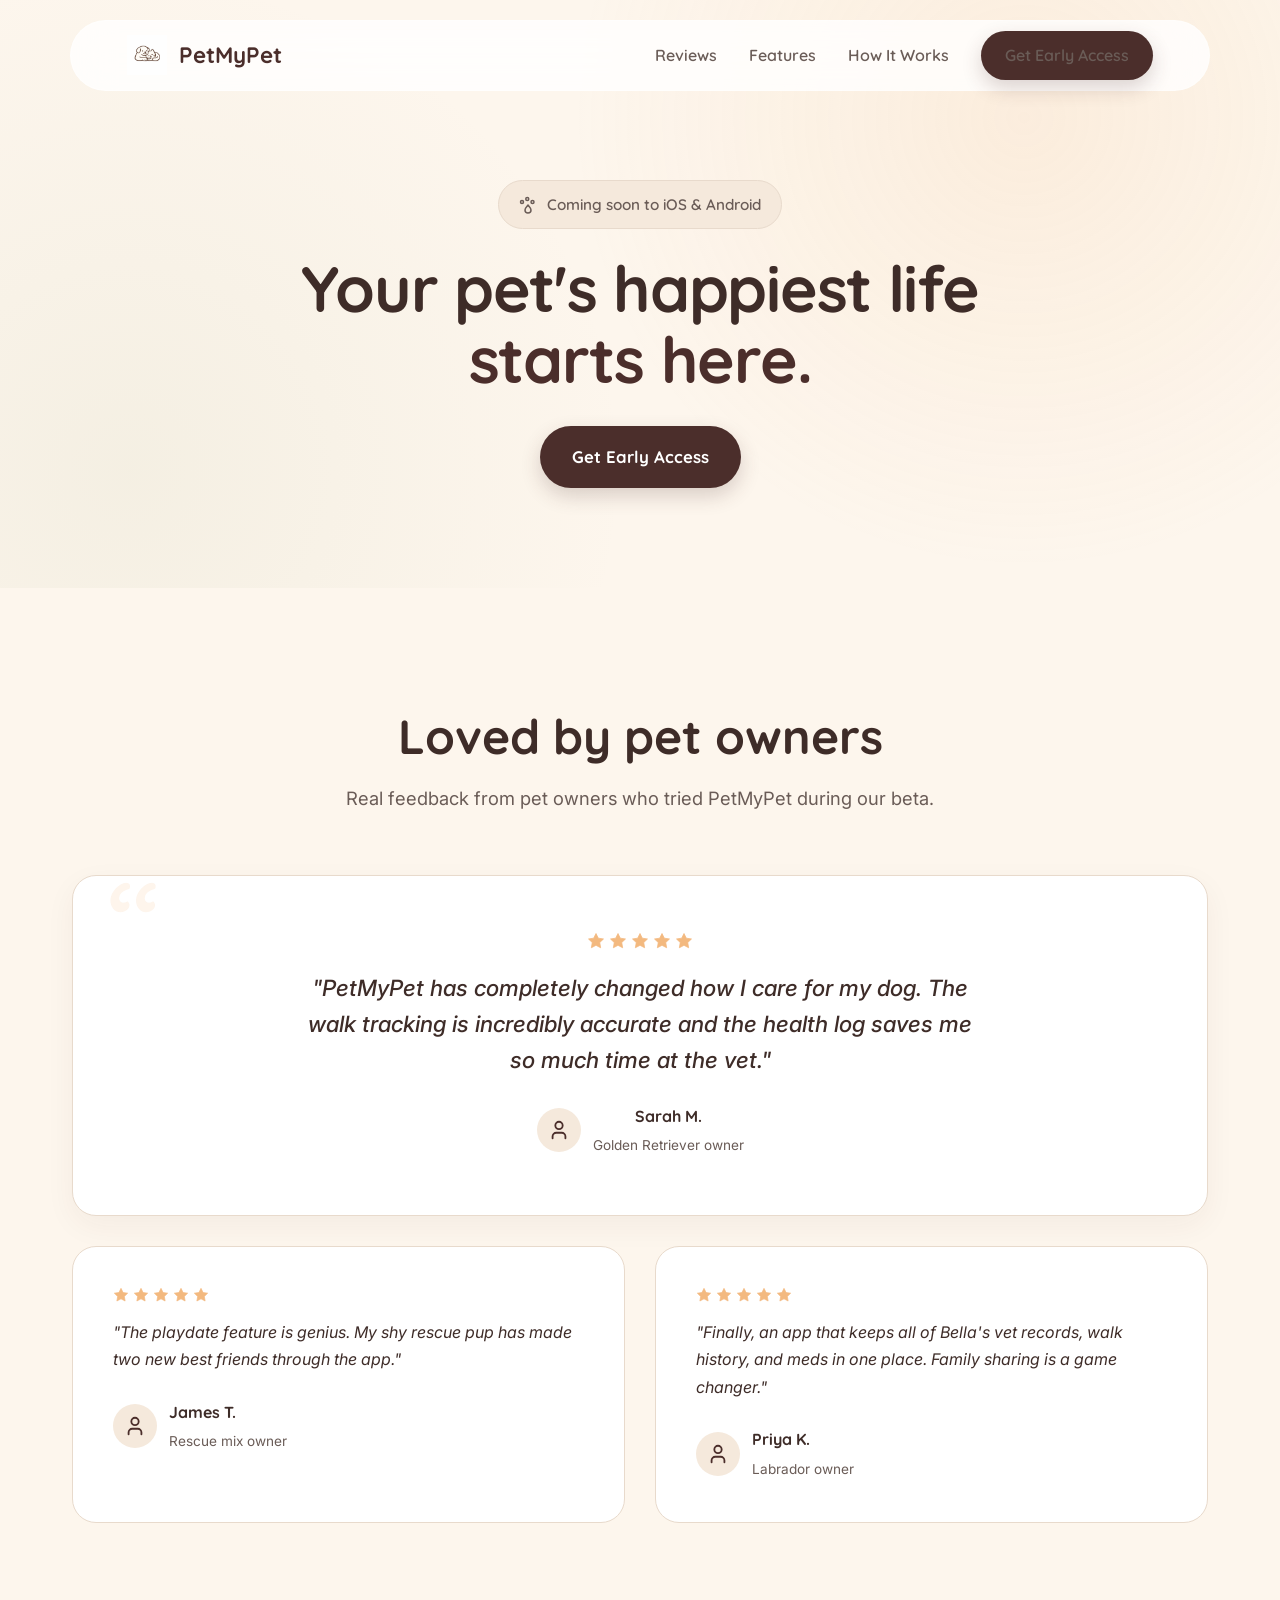
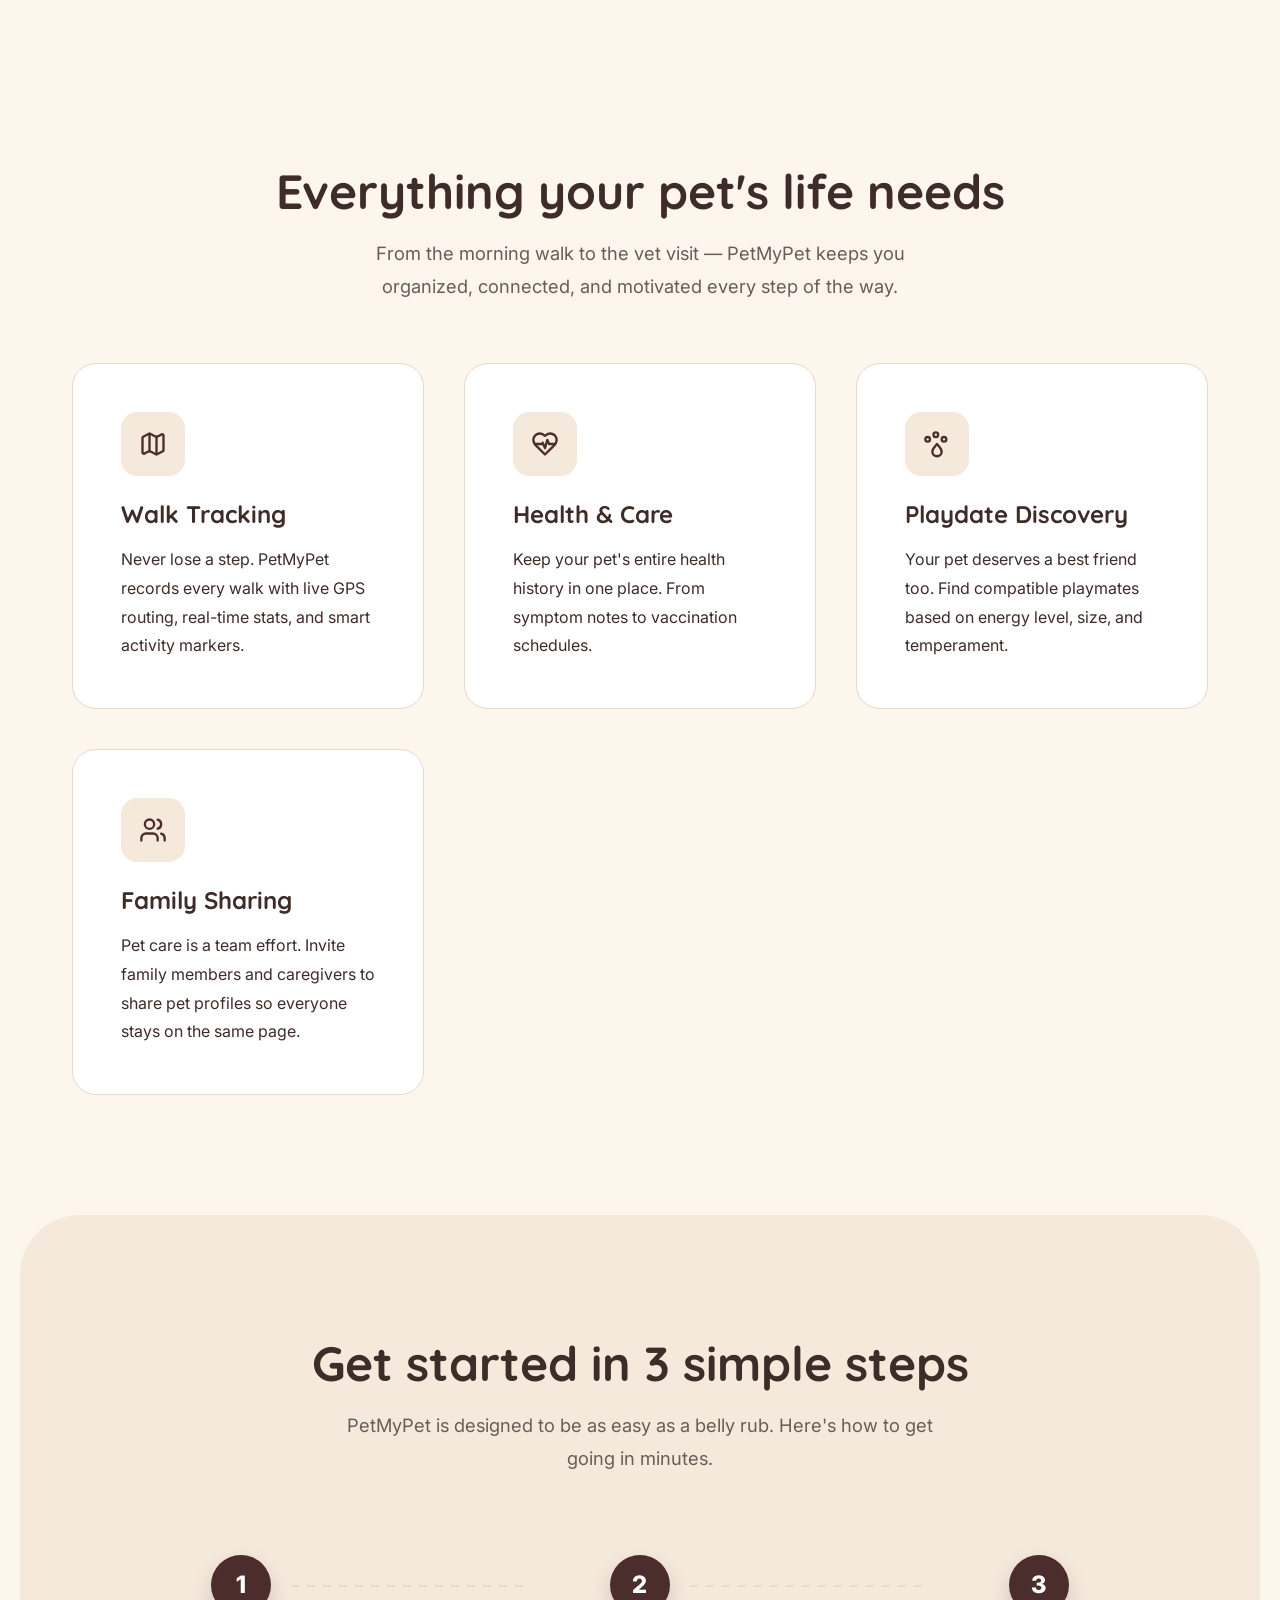
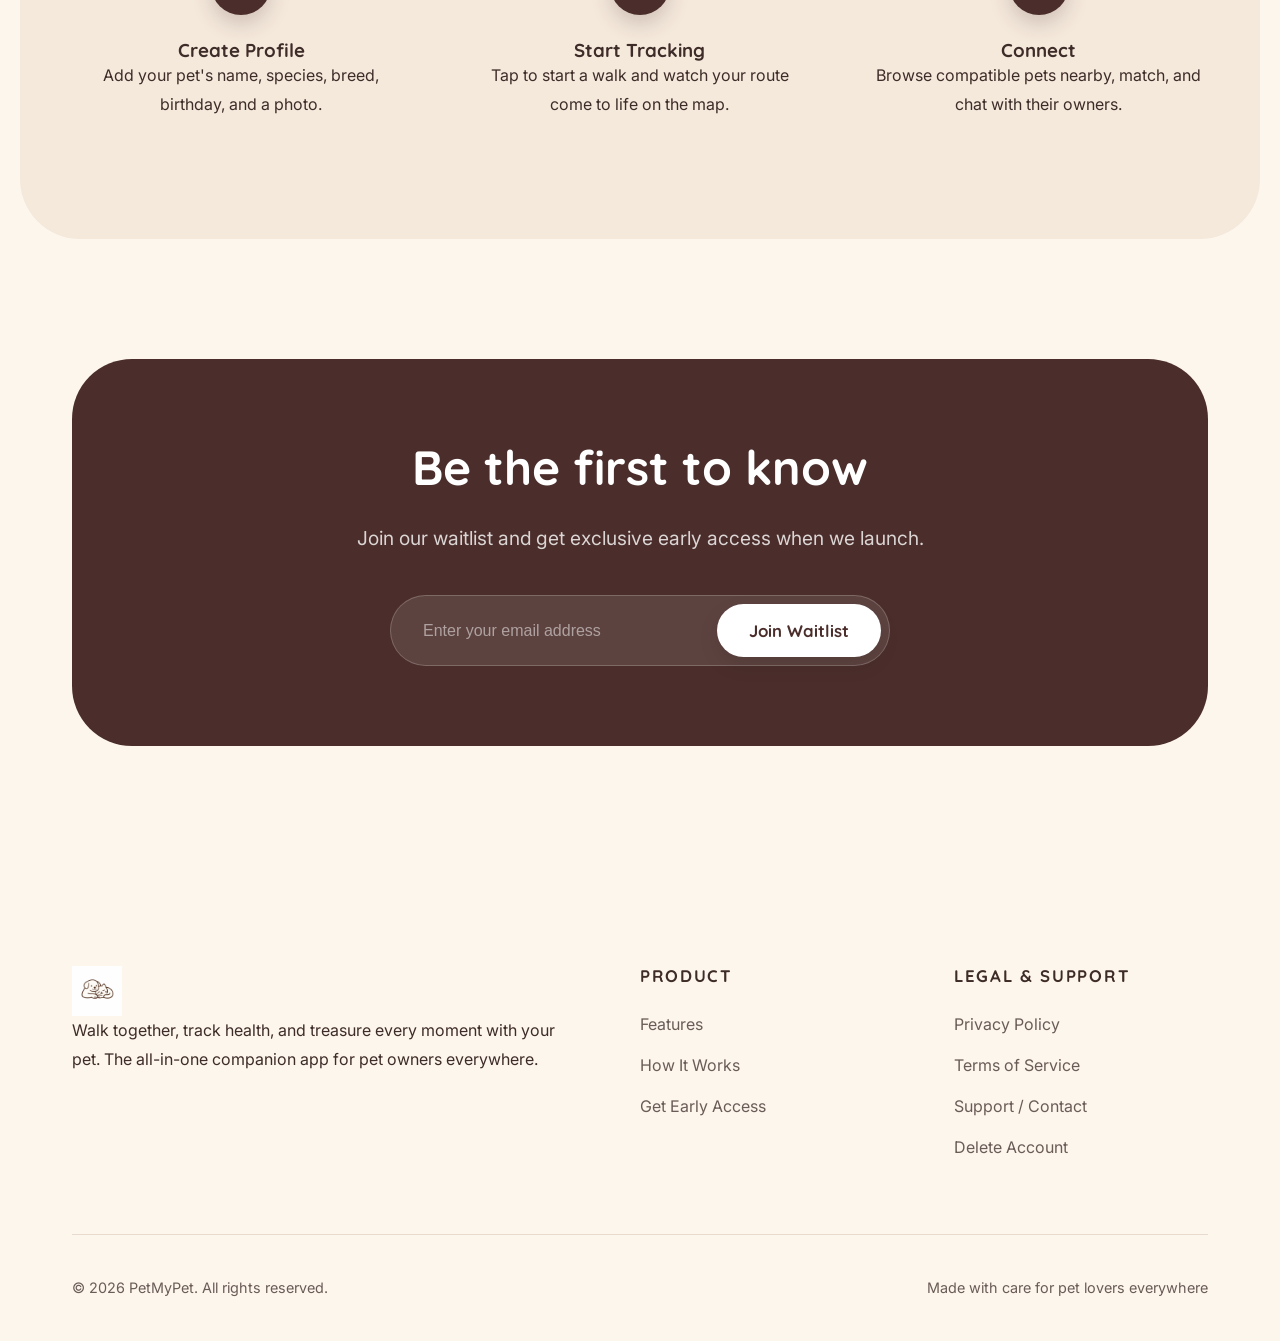
==== commit 6a5ed927: "Reviews-first redesign: slim hero, featured testimonials, fix button color - Revert CTA buttons to a" ====
--- a/index.html
+++ b/index.html
@@ -25,6 +25,7 @@
         PetMyPet
       </a>
       <nav class="nav" aria-label="Main navigation">
+        <a href="#testimonials">Reviews</a>
         <a href="#features">Features</a>
         <a href="#how-it-works">How It Works</a>
         <a href="#waitlist" class="btn btn-primary btn-sm">Get Early Access</a>
@@ -35,6 +36,7 @@
     </div>
   </div>
   <nav class="mobile-nav" aria-label="Mobile navigation">
+    <a href="#testimonials">Reviews</a>
     <a href="#features">Features</a>
     <a href="#how-it-works">How It Works</a>
     <a href="#waitlist">Get Early Access</a>
@@ -51,62 +53,79 @@
           Coming soon to iOS &amp; Android
         </div>
         <h1 class="fade-in fade-in-delay-1">
-          Walk together,<br>
-          track health, and<br>
-          <span style="color: var(--primary)">treasure every moment</span><br>
-          with your pet.
+          Your pet's happiest life<br>
+          <span style="color: var(--primary)">starts here.</span>
         </h1>
-        <p class="fade-in fade-in-delay-2">
-          PetMyPet is the all-in-one companion app for pet owners — GPS walk tracking, health management, vet prep, and playdate discovery, all in one warm and friendly place.
-        </p>
-        <div class="hero-actions fade-in fade-in-delay-3">
-          <a href="#waitlist" class="btn btn-primary">
-            Get Early Access
-          </a>
-          <a href="#features" class="btn btn-outline">
-            Learn More
-          </a>
-        </div>
-      </div>
-      <div class="hero-visual fade-in fade-in-delay-2">
-        <div class="hero-phone-container">
-          <div class="phone-mockup">
-            <div class="phone-screen">
-              <div class="phone-notch"></div>
-              <div class="phone-ui">
-                <div class="phone-ui-header">
-                  <div class="phone-ui-title">
-                    <svg width="16" height="16" viewBox="0 0 24 24" fill="none" stroke="var(--orange)" stroke-width="2" stroke-linecap="round" stroke-linejoin="round"><circle cx="12" cy="12" r="4"/><path d="M12 2v2"/><path d="M12 20v2"/><path d="m4.93 4.93 1.41 1.41"/><path d="m17.66 17.66 1.41 1.41"/><path d="M2 12h2"/><path d="M20 12h2"/><path d="m6.34 17.66-1.41 1.41"/><path d="m19.07 4.93-1.41 1.41"/></svg>
-                    Good morning!
-                  </div>
-                  <div class="phone-ui-avatar"></div>
-                </div>
-                <div class="phone-ui-map">
-                  <svg width="28" height="28" viewBox="0 0 24 24" fill="none" stroke="var(--text-sec)" stroke-width="1.5" stroke-linecap="round" stroke-linejoin="round"><path d="M14.106 5.553a2 2 0 0 0 1.788 0l3.659-1.83A1 1 0 0 1 21 4.619v12.764a1 1 0 0 1-.553.894l-4.553 2.277a2 2 0 0 1-1.788 0l-4.212-2.106a2 2 0 0 0-1.788 0l-3.659 1.83A1 1 0 0 1 3 19.381V6.618a1 1 0 0 1 .553-.894l4.553-2.277a2 2 0 0 1 1.788 0z"/><path d="M15 5.764v15"/><path d="M9 3.236v15"/></svg>
-                </div>
-                <div class="phone-ui-card">
-                  <div class="phone-ui-card-title">Today's Activity</div>
-                  <div class="phone-ui-bar-wrap">
-                    <div class="phone-ui-bar"><div class="phone-ui-bar-fill" style="width:72%;background:var(--primary)"></div></div>
-                    <div class="phone-ui-bar"><div class="phone-ui-bar-fill" style="width:45%;background:var(--sage)"></div></div>
-                    <div class="phone-ui-bar"><div class="phone-ui-bar-fill" style="width:88%;background:var(--orange)"></div></div>
-                  </div>
-                </div>
-                <div class="phone-ui-stats">
-                  <div class="phone-ui-stat">
-                    <div class="phone-ui-stat-val">3.2km</div>
-                    <div class="phone-ui-stat-label">Today's walk</div>
-                  </div>
-                  <div class="phone-ui-stat">
-                    <div class="phone-ui-stat-val">
-                      <svg width="14" height="14" viewBox="0 0 24 24" fill="none" stroke="var(--orange)" stroke-width="2.5" stroke-linecap="round" stroke-linejoin="round"><path d="M8.5 14.5A2.5 2.5 0 0 0 11 12c0-1.38-.5-2-1-3-1.072-2.143-.224-4.054 2-6 .5 2.5 2 4.9 4 6.5 2 1.6 3 3.5 3 5.5a7 7 0 1 1-14 0c0-1.153.433-2.294 1-3a2.5 2.5 0 0 0 2.5 2.5z"/></svg>
-                      7
-                    </div>
-                    <div class="phone-ui-stat-label">Day streak</div>
-                  </div>
-                </div>
-              </div>
-            </div>
+        <div class="hero-actions fade-in fade-in-delay-2">
+          <a href="#waitlist" class="btn btn-primary">Get Early Access</a>
+        </div>
+      </div>
+    </div>
+  </div>
+</section>
+
+<!-- TESTIMONIALS -->
+<section class="section" id="testimonials">
+  <div class="container">
+    <div class="text-center fade-in">
+      <h2 class="section-heading">Loved by pet owners</h2>
+      <p class="section-subtext">Real feedback from pet owners who tried PetMyPet during our beta.</p>
+    </div>
+    <div class="testimonial-featured fade-in">
+      <div class="testimonial-stars">
+        <svg width="18" height="18" viewBox="0 0 24 24" fill="var(--orange)" stroke="var(--orange)" stroke-width="1"><polygon points="12 2 15.09 8.26 22 9.27 17 14.14 18.18 21.02 12 17.77 5.82 21.02 7 14.14 2 9.27 8.91 8.26 12 2"/></svg>
+        <svg width="18" height="18" viewBox="0 0 24 24" fill="var(--orange)" stroke="var(--orange)" stroke-width="1"><polygon points="12 2 15.09 8.26 22 9.27 17 14.14 18.18 21.02 12 17.77 5.82 21.02 7 14.14 2 9.27 8.91 8.26 12 2"/></svg>
+        <svg width="18" height="18" viewBox="0 0 24 24" fill="var(--orange)" stroke="var(--orange)" stroke-width="1"><polygon points="12 2 15.09 8.26 22 9.27 17 14.14 18.18 21.02 12 17.77 5.82 21.02 7 14.14 2 9.27 8.91 8.26 12 2"/></svg>
+        <svg width="18" height="18" viewBox="0 0 24 24" fill="var(--orange)" stroke="var(--orange)" stroke-width="1"><polygon points="12 2 15.09 8.26 22 9.27 17 14.14 18.18 21.02 12 17.77 5.82 21.02 7 14.14 2 9.27 8.91 8.26 12 2"/></svg>
+        <svg width="18" height="18" viewBox="0 0 24 24" fill="var(--orange)" stroke="var(--orange)" stroke-width="1"><polygon points="12 2 15.09 8.26 22 9.27 17 14.14 18.18 21.02 12 17.77 5.82 21.02 7 14.14 2 9.27 8.91 8.26 12 2"/></svg>
+      </div>
+      <p class="testimonial-text">"PetMyPet has completely changed how I care for my dog. The walk tracking is incredibly accurate and the health log saves me so much time at the vet."</p>
+      <div class="testimonial-author">
+        <div class="testimonial-avatar">
+          <svg width="22" height="22" viewBox="0 0 24 24" fill="none" stroke="currentColor" stroke-width="2" stroke-linecap="round" stroke-linejoin="round"><path d="M19 21v-2a4 4 0 0 0-4-4H9a4 4 0 0 0-4 4v2"/><circle cx="12" cy="7" r="4"/></svg>
+        </div>
+        <div class="testimonial-info">
+          <strong>Sarah M.</strong>
+          <span>Golden Retriever owner</span>
+        </div>
+      </div>
+    </div>
+    <div class="testimonials-grid-compact">
+      <div class="testimonial-card fade-in">
+        <div class="testimonial-stars">
+          <svg width="16" height="16" viewBox="0 0 24 24" fill="var(--orange)" stroke="var(--orange)" stroke-width="1"><polygon points="12 2 15.09 8.26 22 9.27 17 14.14 18.18 21.02 12 17.77 5.82 21.02 7 14.14 2 9.27 8.91 8.26 12 2"/></svg>
+          <svg width="16" height="16" viewBox="0 0 24 24" fill="var(--orange)" stroke="var(--orange)" stroke-width="1"><polygon points="12 2 15.09 8.26 22 9.27 17 14.14 18.18 21.02 12 17.77 5.82 21.02 7 14.14 2 9.27 8.91 8.26 12 2"/></svg>
+          <svg width="16" height="16" viewBox="0 0 24 24" fill="var(--orange)" stroke="var(--orange)" stroke-width="1"><polygon points="12 2 15.09 8.26 22 9.27 17 14.14 18.18 21.02 12 17.77 5.82 21.02 7 14.14 2 9.27 8.91 8.26 12 2"/></svg>
+          <svg width="16" height="16" viewBox="0 0 24 24" fill="var(--orange)" stroke="var(--orange)" stroke-width="1"><polygon points="12 2 15.09 8.26 22 9.27 17 14.14 18.18 21.02 12 17.77 5.82 21.02 7 14.14 2 9.27 8.91 8.26 12 2"/></svg>
+          <svg width="16" height="16" viewBox="0 0 24 24" fill="var(--orange)" stroke="var(--orange)" stroke-width="1"><polygon points="12 2 15.09 8.26 22 9.27 17 14.14 18.18 21.02 12 17.77 5.82 21.02 7 14.14 2 9.27 8.91 8.26 12 2"/></svg>
+        </div>
+        <p class="testimonial-text">"The playdate feature is genius. My shy rescue pup has made two new best friends through the app."</p>
+        <div class="testimonial-author">
+          <div class="testimonial-avatar">
+            <svg width="22" height="22" viewBox="0 0 24 24" fill="none" stroke="currentColor" stroke-width="2" stroke-linecap="round" stroke-linejoin="round"><path d="M19 21v-2a4 4 0 0 0-4-4H9a4 4 0 0 0-4 4v2"/><circle cx="12" cy="7" r="4"/></svg>
+          </div>
+          <div class="testimonial-info">
+            <strong>James T.</strong>
+            <span>Rescue mix owner</span>
+          </div>
+        </div>
+      </div>
+      <div class="testimonial-card fade-in fade-in-delay-1">
+        <div class="testimonial-stars">
+          <svg width="16" height="16" viewBox="0 0 24 24" fill="var(--orange)" stroke="var(--orange)" stroke-width="1"><polygon points="12 2 15.09 8.26 22 9.27 17 14.14 18.18 21.02 12 17.77 5.82 21.02 7 14.14 2 9.27 8.91 8.26 12 2"/></svg>
+          <svg width="16" height="16" viewBox="0 0 24 24" fill="var(--orange)" stroke="var(--orange)" stroke-width="1"><polygon points="12 2 15.09 8.26 22 9.27 17 14.14 18.18 21.02 12 17.77 5.82 21.02 7 14.14 2 9.27 8.91 8.26 12 2"/></svg>
+          <svg width="16" height="16" viewBox="0 0 24 24" fill="var(--orange)" stroke="var(--orange)" stroke-width="1"><polygon points="12 2 15.09 8.26 22 9.27 17 14.14 18.18 21.02 12 17.77 5.82 21.02 7 14.14 2 9.27 8.91 8.26 12 2"/></svg>
+          <svg width="16" height="16" viewBox="0 0 24 24" fill="var(--orange)" stroke="var(--orange)" stroke-width="1"><polygon points="12 2 15.09 8.26 22 9.27 17 14.14 18.18 21.02 12 17.77 5.82 21.02 7 14.14 2 9.27 8.91 8.26 12 2"/></svg>
+          <svg width="16" height="16" viewBox="0 0 24 24" fill="var(--orange)" stroke="var(--orange)" stroke-width="1"><polygon points="12 2 15.09 8.26 22 9.27 17 14.14 18.18 21.02 12 17.77 5.82 21.02 7 14.14 2 9.27 8.91 8.26 12 2"/></svg>
+        </div>
+        <p class="testimonial-text">"Finally, an app that keeps all of Bella's vet records, walk history, and meds in one place. Family sharing is a game changer."</p>
+        <div class="testimonial-author">
+          <div class="testimonial-avatar">
+            <svg width="22" height="22" viewBox="0 0 24 24" fill="none" stroke="currentColor" stroke-width="2" stroke-linecap="round" stroke-linejoin="round"><path d="M19 21v-2a4 4 0 0 0-4-4H9a4 4 0 0 0-4 4v2"/><circle cx="12" cy="7" r="4"/></svg>
+          </div>
+          <div class="testimonial-info">
+            <strong>Priya K.</strong>
+            <span>Labrador owner</span>
           </div>
         </div>
       </div>
@@ -149,54 +168,6 @@
         </span>
         <h3>Family Sharing</h3>
         <p>Pet care is a team effort. Invite family members and caregivers to share pet profiles so everyone stays on the same page.</p>
-      </div>
-    </div>
-  </div>
-</section>
-
-<!-- TESTIMONIALS -->
-<section class="section">
-  <div class="container">
-    <div class="text-center fade-in">
-      <h2 class="section-heading">What early testers are saying</h2>
-      <p class="section-subtext">Real feedback from pet owners who tried PetMyPet during our beta.</p>
-    </div>
-    <div class="testimonials-grid">
-      <div class="testimonial-card fade-in">
-        <p class="testimonial-text">"PetMyPet has completely changed how I care for my dog. The walk tracking is incredibly accurate and the health log saves me so much time at the vet."</p>
-        <div class="testimonial-author">
-          <div class="testimonial-avatar">
-            <svg width="22" height="22" viewBox="0 0 24 24" fill="none" stroke="currentColor" stroke-width="2" stroke-linecap="round" stroke-linejoin="round"><path d="M19 21v-2a4 4 0 0 0-4-4H9a4 4 0 0 0-4 4v2"/><circle cx="12" cy="7" r="4"/></svg>
-          </div>
-          <div class="testimonial-info">
-            <strong>Sarah M.</strong>
-            <span>Golden Retriever owner</span>
-          </div>
-        </div>
-      </div>
-      <div class="testimonial-card fade-in fade-in-delay-1">
-        <p class="testimonial-text">"The playdate feature is genius. My shy rescue pup has made two new best friends through the app. The matching really works."</p>
-        <div class="testimonial-author">
-          <div class="testimonial-avatar">
-            <svg width="22" height="22" viewBox="0 0 24 24" fill="none" stroke="currentColor" stroke-width="2" stroke-linecap="round" stroke-linejoin="round"><path d="M19 21v-2a4 4 0 0 0-4-4H9a4 4 0 0 0-4 4v2"/><circle cx="12" cy="7" r="4"/></svg>
-          </div>
-          <div class="testimonial-info">
-            <strong>James T.</strong>
-            <span>Rescue mix owner</span>
-          </div>
-        </div>
-      </div>
-      <div class="testimonial-card fade-in fade-in-delay-2">
-        <p class="testimonial-text">"Finally, an app that keeps all of Bella's vet records, walk history, and meds in one place. Family sharing means my partner stays in the loop too."</p>
-        <div class="testimonial-author">
-          <div class="testimonial-avatar">
-            <svg width="22" height="22" viewBox="0 0 24 24" fill="none" stroke="currentColor" stroke-width="2" stroke-linecap="round" stroke-linejoin="round"><path d="M19 21v-2a4 4 0 0 0-4-4H9a4 4 0 0 0-4 4v2"/><circle cx="12" cy="7" r="4"/></svg>
-          </div>
-          <div class="testimonial-info">
-            <strong>Priya K.</strong>
-            <span>Labrador owner</span>
-          </div>
-        </div>
       </div>
     </div>
   </div>
--- a/css/style.css
+++ b/css/style.css
@@ -11,8 +11,6 @@
   --surface:      #F5E9DC;
   --primary:      #4B2E2B;
   --primary-hover:#6B453A;
-  --cta:          #C17D5E;
-  --cta-hover:    #A8674A;
   --muted:        #A68A7F;
   --text:         #3E2C28;
   --text-sec:     #6A5C57;
@@ -71,14 +69,14 @@
   white-space: nowrap;
 }
 .btn-primary {
-  background: var(--cta);
+  background: var(--primary);
   color: var(--white);
-  box-shadow: 0 8px 20px rgba(193,125,94,0.25);
+  box-shadow: 0 8px 20px rgba(75,46,43,0.2);
 }
 .btn-primary:hover {
-  background: var(--cta-hover);
+  background: var(--primary-hover);
   transform: translateY(-3px);
-  box-shadow: 0 12px 25px rgba(193,125,94,0.35);
+  box-shadow: 0 12px 25px rgba(75,46,43,0.3);
 }
 .btn-outline {
   background: var(--white);
@@ -148,27 +146,22 @@
   position: relative;
 }
 .hero-inner {
-  display: grid;
-  grid-template-columns: 1.1fr 0.9fr;
-  gap: 80px;
-  align-items: center;
+  display: flex;
+  flex-direction: column;
+  align-items: center;
+  text-align: center;
 }
 .hero h1 {
   font-size: clamp(2.5rem, 5vw, 4rem);
   line-height: 1.1;
-  margin-bottom: 24px;
+  margin-bottom: 32px;
   letter-spacing: -0.02em;
-}
-.hero p {
-  font-size: 1.2rem;
-  color: var(--text-sec);
-  margin-bottom: 40px;
-  max-width: 540px;
+  max-width: 700px;
 }
 .hero-actions {
   display: flex;
   gap: 16px;
-  margin-bottom: 48px;
+  justify-content: center;
 }
 .hero-visual {
   position: relative;
@@ -307,6 +300,15 @@
   outline: none;
 }
 .waitlist-form input::placeholder { color: rgba(255,255,255,0.5); }
+.waitlist-card .btn-primary {
+  background: var(--white);
+  color: var(--primary);
+  box-shadow: 0 8px 20px rgba(0,0,0,0.1);
+}
+.waitlist-card .btn-primary:hover {
+  background: var(--surface);
+  box-shadow: 0 12px 25px rgba(0,0,0,0.15);
+}
 
 /* --- Footer --- */
 .footer {
@@ -578,6 +580,64 @@
 .testimonial-info span {
   font-size: 0.85rem;
   color: var(--text-sec);
+}
+
+/* --- Featured Testimonial --- */
+.testimonial-featured {
+  background: var(--white);
+  padding: 56px 72px;
+  border-radius: var(--radius);
+  border: 1px solid var(--border);
+  text-align: center;
+  position: relative;
+  margin-bottom: 30px;
+  box-shadow: var(--shadow);
+  overflow: hidden;
+}
+.testimonial-featured::before {
+  content: '\201C';
+  font-family: 'Quicksand', serif;
+  font-size: 10rem;
+  color: var(--orange);
+  opacity: 0.15;
+  position: absolute;
+  top: -20px;
+  left: 32px;
+  line-height: 1;
+  pointer-events: none;
+}
+.testimonial-featured .testimonial-text {
+  font-size: 1.4rem;
+  font-style: italic;
+  line-height: 1.6;
+  max-width: 680px;
+  margin: 0 auto 24px;
+  color: var(--text);
+  font-weight: 500;
+  position: relative;
+}
+.testimonial-featured .testimonial-author {
+  justify-content: center;
+}
+
+/* --- Star Rating --- */
+.testimonial-stars {
+  display: flex;
+  align-items: center;
+  gap: 4px;
+  margin-bottom: 16px;
+  color: var(--orange);
+}
+.testimonial-featured .testimonial-stars {
+  justify-content: center;
+  margin-bottom: 20px;
+}
+
+/* --- Compact 2-col Grid --- */
+.testimonials-grid-compact {
+  display: grid;
+  grid-template-columns: 1fr 1fr;
+  gap: 30px;
 }
 
 /* --- Step Connectors --- */
@@ -861,10 +921,6 @@
 
 /* --- Responsive --- */
 @media (max-width: 1024px) {
-  .hero-inner { grid-template-columns: 1fr; text-align: center; gap: 48px; }
-  .hero p { margin-left: auto; margin-right: auto; }
-  .hero-actions { justify-content: center; flex-wrap: wrap; }
-  .hero-visual { order: -1; }
   .steps-container { grid-template-columns: 1fr; gap: 40px; }
   .footer-grid { grid-template-columns: 1fr 1fr; }
   .footer-top { grid-template-columns: 1fr 1fr; }
@@ -889,25 +945,20 @@
   .hamburger { display: flex; }
 
   /* Hero mobile */
-  .hero { padding: 120px 0 48px; }
-  .hero h1 { font-size: clamp(1.8rem, 7vw, 2.5rem); }
-  .hero p { font-size: 1rem; margin-bottom: 28px; }
+  .hero { padding: 120px 0 40px; }
+  .hero h1 { font-size: clamp(1.8rem, 7vw, 2.5rem); margin-bottom: 24px; }
   .hero-badge { font-size: 0.82rem; padding: 8px 16px; }
-  .hero-actions { gap: 12px; }
-  .hero-actions .btn { padding: 14px 24px; font-size: 0.95rem; width: 100%; }
-  .hero-phone-container::after { width: 110%; height: 110%; }
-  .phone-mockup { width: 220px; border-width: 3px; border-radius: 32px; padding: 8px; }
-  .phone-screen { min-height: 360px; padding: 12px; border-radius: 24px; }
-  .phone-notch { width: 80px; height: 5px; margin-bottom: 14px; }
-  .phone-ui { gap: 10px; }
-  .phone-ui-title { font-size: 0.95rem; }
-  .phone-ui-map { height: 100px; }
-  .phone-ui-stat { padding: 10px; }
-  .phone-ui-stat-val { font-size: 1rem; }
+  .hero-actions .btn { padding: 14px 28px; font-size: 0.95rem; }
 
   /* Section headings mobile */
   .section-heading { font-size: clamp(1.6rem, 6vw, 2rem); }
   .section-subtext { font-size: 1rem; margin-bottom: 40px; }
+
+  /* Featured testimonial mobile */
+  .testimonial-featured { padding: 36px 24px; }
+  .testimonial-featured .testimonial-text { font-size: 1.1rem; }
+  .testimonial-featured::before { font-size: 6rem; left: 12px; top: -12px; }
+  .testimonials-grid-compact { grid-template-columns: 1fr; gap: 16px; }
 
   /* Features mobile */
   .features-grid { grid-template-columns: 1fr; gap: 20px; margin-top: 32px; }
@@ -933,10 +984,6 @@
   .waitlist-form input { padding: 14px 20px; text-align: center; }
   .waitlist-form button { width: 100%; }
 
-  /* Stats mobile */
-  .stats-container { flex-direction: column; align-items: center; gap: 24px; margin-bottom: 48px; }
-  .stat-number { font-size: 2.5rem; }
-
   /* Footer mobile */
   .footer { padding: 60px 0 32px; }
   .footer-grid { grid-template-columns: 1fr; gap: 32px; }
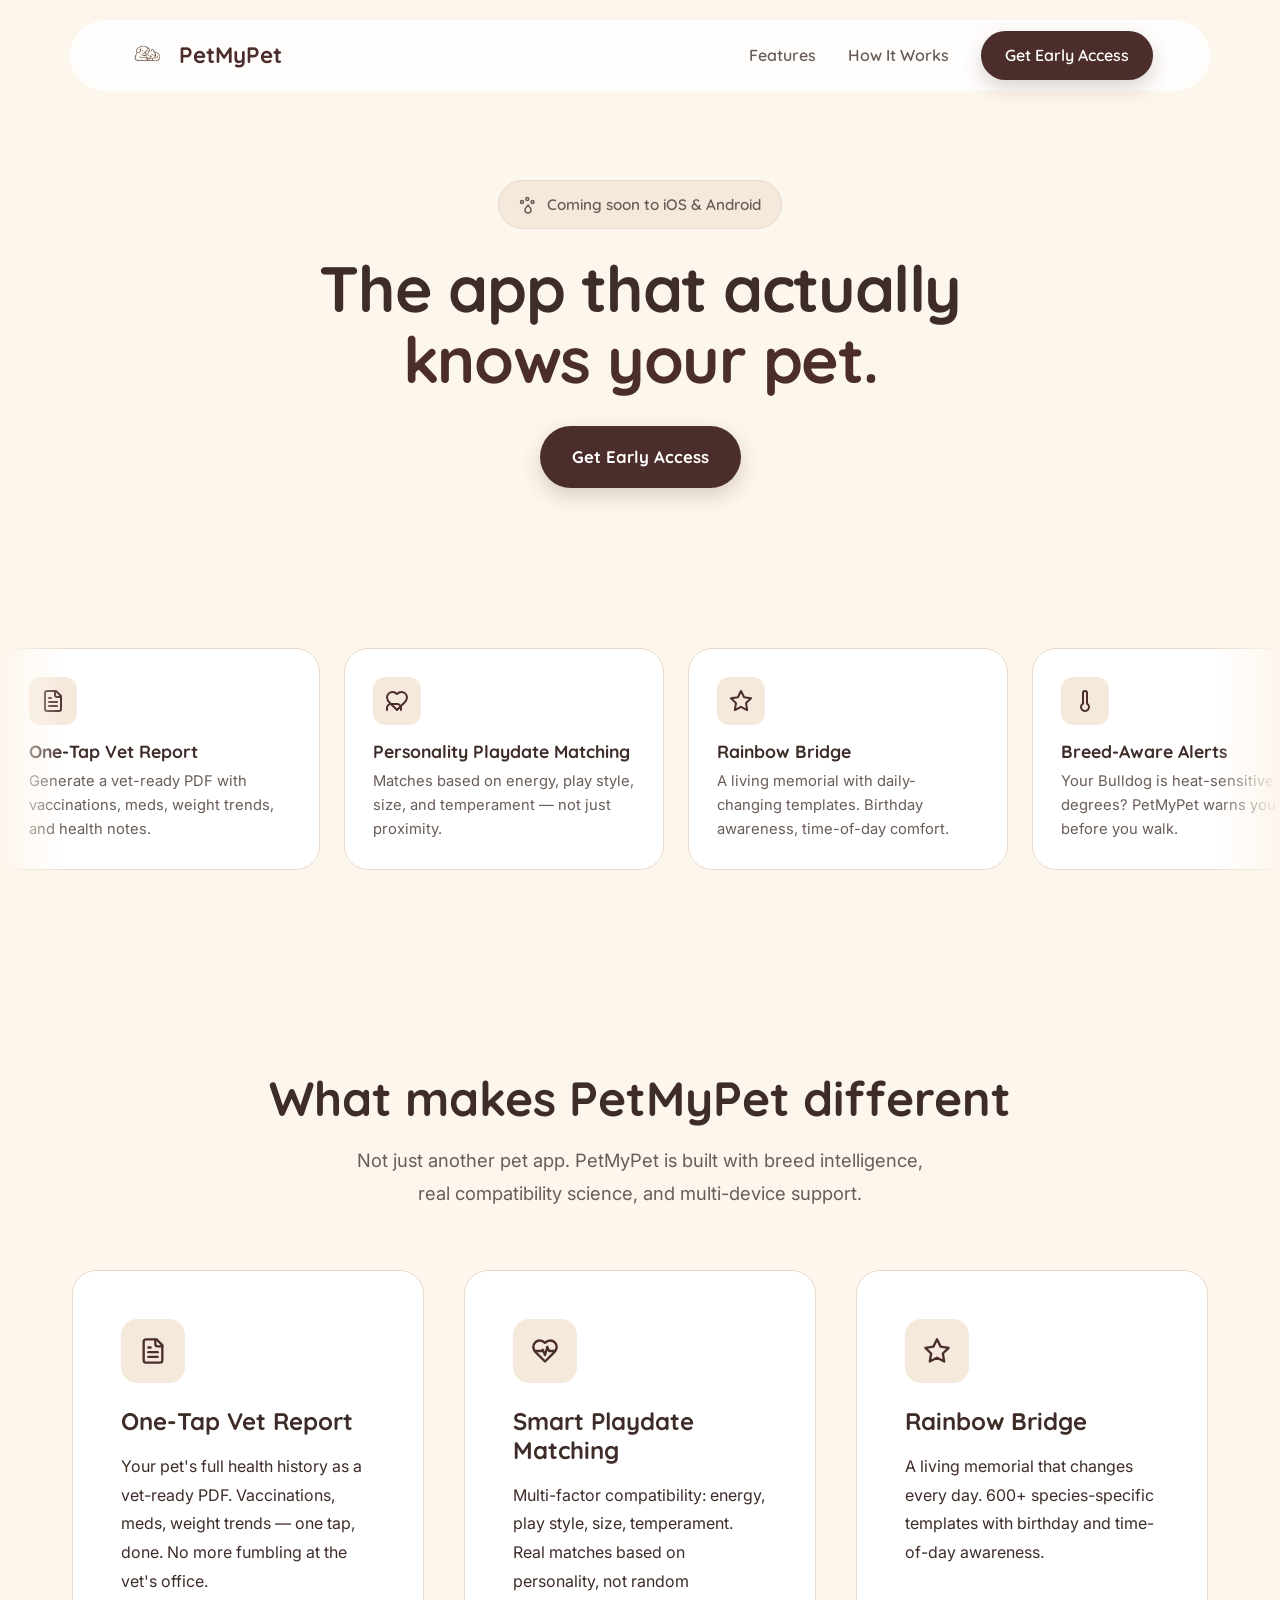
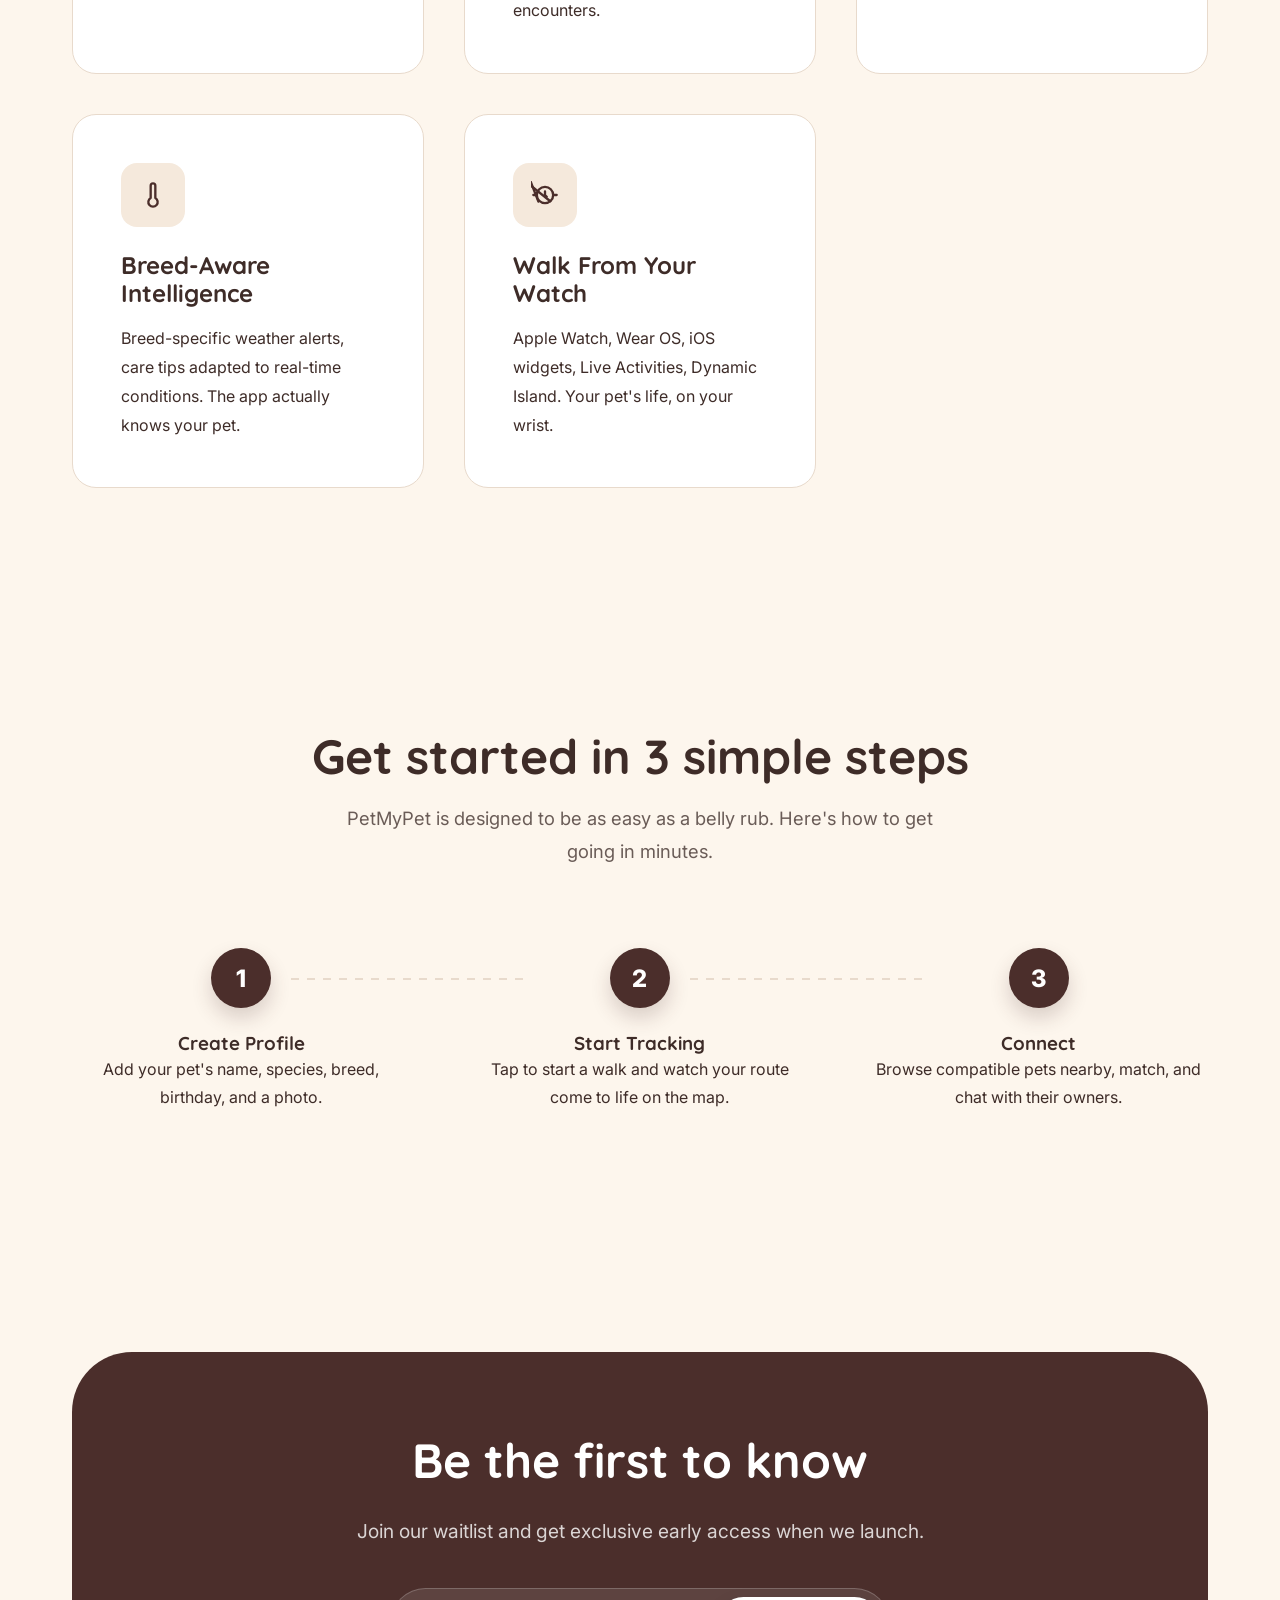
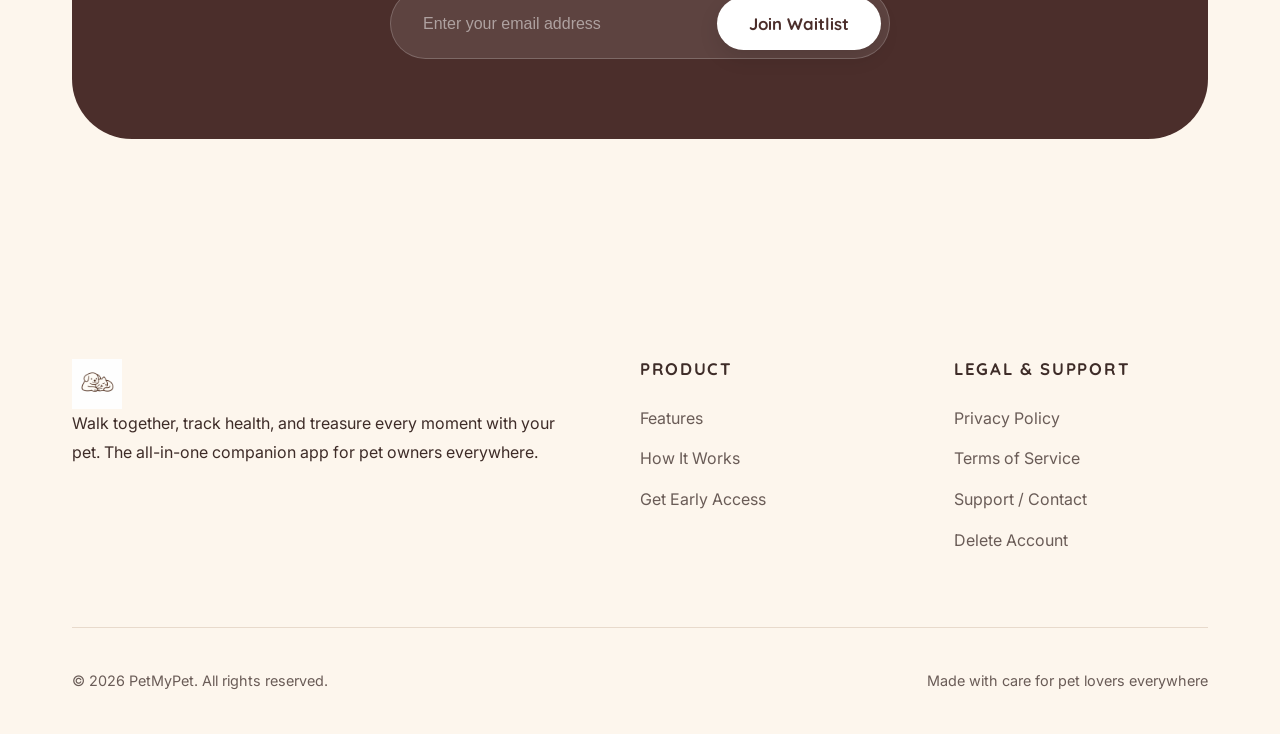
==== commit d1479191: "Feature carousel, remove fake reviews, fix nav button, remove bg edges, rewrite marketing - Fix nav " ====
--- a/index.html
+++ b/index.html
@@ -3,10 +3,10 @@
 <head>
   <meta charset="UTF-8" />
   <meta name="viewport" content="width=device-width, initial-scale=1.0" />
-  <title>PetMyPet — Walk Together, Track Health, Treasure Every Moment</title>
-  <meta name="description" content="PetMyPet is the all-in-one pet owner app for walk tracking, health management, and social discovery. Coming soon to iOS and Android." />
-  <meta property="og:title" content="PetMyPet — The All-in-One Pet Companion App" />
-  <meta property="og:description" content="Walk tracking, health management, playdate discovery, and family sharing — all in one warm and friendly place." />
+  <title>PetMyPet — The App That Actually Knows Your Pet</title>
+  <meta name="description" content="One-tap vet reports, breed-aware alerts, personality-based playdate matching, and walks from your Watch. PetMyPet is the pet app that actually knows your pet." />
+  <meta property="og:title" content="PetMyPet — The App That Actually Knows Your Pet" />
+  <meta property="og:description" content="One-tap vet reports, breed-aware alerts, personality-based playdate matching, and walks from your Watch. Coming soon." />
   <meta property="og:type" content="website" />
   <meta property="og:image" content="images/logo.png" />
   <link rel="icon" type="image/svg+xml" href="data:image/svg+xml,%3Csvg xmlns='http://www.w3.org/2000/svg' viewBox='0 0 24 24' fill='%234B2E2B'%3E%3Ccircle cx='11' cy='4' r='2'/%3E%3Ccircle cx='18' cy='8' r='2'/%3E%3Ccircle cx='4' cy='8' r='2'/%3E%3Cpath d='M12 12c-1.5 2-4 4-4 6.5a4 4 0 0 0 8 0c0-2.5-2.5-4.5-4-6.5z'/%3E%3C/svg%3E" />
@@ -25,7 +25,6 @@
         PetMyPet
       </a>
       <nav class="nav" aria-label="Main navigation">
-        <a href="#testimonials">Reviews</a>
         <a href="#features">Features</a>
         <a href="#how-it-works">How It Works</a>
         <a href="#waitlist" class="btn btn-primary btn-sm">Get Early Access</a>
@@ -36,7 +35,6 @@
     </div>
   </div>
   <nav class="mobile-nav" aria-label="Mobile navigation">
-    <a href="#testimonials">Reviews</a>
     <a href="#features">Features</a>
     <a href="#how-it-works">How It Works</a>
     <a href="#waitlist">Get Early Access</a>
@@ -53,8 +51,8 @@
           Coming soon to iOS &amp; Android
         </div>
         <h1 class="fade-in fade-in-delay-1">
-          Your pet's happiest life<br>
-          <span style="color: var(--primary)">starts here.</span>
+          The app that actually<br>
+          <span style="color: var(--primary)">knows your pet.</span>
         </h1>
         <div class="hero-actions fade-in fade-in-delay-2">
           <a href="#waitlist" class="btn btn-primary">Get Early Access</a>
@@ -64,70 +62,71 @@
   </div>
 </section>
 
-<!-- TESTIMONIALS -->
-<section class="section" id="testimonials">
-  <div class="container">
-    <div class="text-center fade-in">
-      <h2 class="section-heading">Loved by pet owners</h2>
-      <p class="section-subtext">Real feedback from pet owners who tried PetMyPet during our beta.</p>
-    </div>
-    <div class="testimonial-featured fade-in">
-      <div class="testimonial-stars">
-        <svg width="18" height="18" viewBox="0 0 24 24" fill="var(--orange)" stroke="var(--orange)" stroke-width="1"><polygon points="12 2 15.09 8.26 22 9.27 17 14.14 18.18 21.02 12 17.77 5.82 21.02 7 14.14 2 9.27 8.91 8.26 12 2"/></svg>
-        <svg width="18" height="18" viewBox="0 0 24 24" fill="var(--orange)" stroke="var(--orange)" stroke-width="1"><polygon points="12 2 15.09 8.26 22 9.27 17 14.14 18.18 21.02 12 17.77 5.82 21.02 7 14.14 2 9.27 8.91 8.26 12 2"/></svg>
-        <svg width="18" height="18" viewBox="0 0 24 24" fill="var(--orange)" stroke="var(--orange)" stroke-width="1"><polygon points="12 2 15.09 8.26 22 9.27 17 14.14 18.18 21.02 12 17.77 5.82 21.02 7 14.14 2 9.27 8.91 8.26 12 2"/></svg>
-        <svg width="18" height="18" viewBox="0 0 24 24" fill="var(--orange)" stroke="var(--orange)" stroke-width="1"><polygon points="12 2 15.09 8.26 22 9.27 17 14.14 18.18 21.02 12 17.77 5.82 21.02 7 14.14 2 9.27 8.91 8.26 12 2"/></svg>
-        <svg width="18" height="18" viewBox="0 0 24 24" fill="var(--orange)" stroke="var(--orange)" stroke-width="1"><polygon points="12 2 15.09 8.26 22 9.27 17 14.14 18.18 21.02 12 17.77 5.82 21.02 7 14.14 2 9.27 8.91 8.26 12 2"/></svg>
-      </div>
-      <p class="testimonial-text">"PetMyPet has completely changed how I care for my dog. The walk tracking is incredibly accurate and the health log saves me so much time at the vet."</p>
-      <div class="testimonial-author">
-        <div class="testimonial-avatar">
-          <svg width="22" height="22" viewBox="0 0 24 24" fill="none" stroke="currentColor" stroke-width="2" stroke-linecap="round" stroke-linejoin="round"><path d="M19 21v-2a4 4 0 0 0-4-4H9a4 4 0 0 0-4 4v2"/><circle cx="12" cy="7" r="4"/></svg>
-        </div>
-        <div class="testimonial-info">
-          <strong>Sarah M.</strong>
-          <span>Golden Retriever owner</span>
-        </div>
-      </div>
-    </div>
-    <div class="testimonials-grid-compact">
-      <div class="testimonial-card fade-in">
-        <div class="testimonial-stars">
-          <svg width="16" height="16" viewBox="0 0 24 24" fill="var(--orange)" stroke="var(--orange)" stroke-width="1"><polygon points="12 2 15.09 8.26 22 9.27 17 14.14 18.18 21.02 12 17.77 5.82 21.02 7 14.14 2 9.27 8.91 8.26 12 2"/></svg>
-          <svg width="16" height="16" viewBox="0 0 24 24" fill="var(--orange)" stroke="var(--orange)" stroke-width="1"><polygon points="12 2 15.09 8.26 22 9.27 17 14.14 18.18 21.02 12 17.77 5.82 21.02 7 14.14 2 9.27 8.91 8.26 12 2"/></svg>
-          <svg width="16" height="16" viewBox="0 0 24 24" fill="var(--orange)" stroke="var(--orange)" stroke-width="1"><polygon points="12 2 15.09 8.26 22 9.27 17 14.14 18.18 21.02 12 17.77 5.82 21.02 7 14.14 2 9.27 8.91 8.26 12 2"/></svg>
-          <svg width="16" height="16" viewBox="0 0 24 24" fill="var(--orange)" stroke="var(--orange)" stroke-width="1"><polygon points="12 2 15.09 8.26 22 9.27 17 14.14 18.18 21.02 12 17.77 5.82 21.02 7 14.14 2 9.27 8.91 8.26 12 2"/></svg>
-          <svg width="16" height="16" viewBox="0 0 24 24" fill="var(--orange)" stroke="var(--orange)" stroke-width="1"><polygon points="12 2 15.09 8.26 22 9.27 17 14.14 18.18 21.02 12 17.77 5.82 21.02 7 14.14 2 9.27 8.91 8.26 12 2"/></svg>
-        </div>
-        <p class="testimonial-text">"The playdate feature is genius. My shy rescue pup has made two new best friends through the app."</p>
-        <div class="testimonial-author">
-          <div class="testimonial-avatar">
-            <svg width="22" height="22" viewBox="0 0 24 24" fill="none" stroke="currentColor" stroke-width="2" stroke-linecap="round" stroke-linejoin="round"><path d="M19 21v-2a4 4 0 0 0-4-4H9a4 4 0 0 0-4 4v2"/><circle cx="12" cy="7" r="4"/></svg>
-          </div>
-          <div class="testimonial-info">
-            <strong>James T.</strong>
-            <span>Rescue mix owner</span>
-          </div>
-        </div>
-      </div>
-      <div class="testimonial-card fade-in fade-in-delay-1">
-        <div class="testimonial-stars">
-          <svg width="16" height="16" viewBox="0 0 24 24" fill="var(--orange)" stroke="var(--orange)" stroke-width="1"><polygon points="12 2 15.09 8.26 22 9.27 17 14.14 18.18 21.02 12 17.77 5.82 21.02 7 14.14 2 9.27 8.91 8.26 12 2"/></svg>
-          <svg width="16" height="16" viewBox="0 0 24 24" fill="var(--orange)" stroke="var(--orange)" stroke-width="1"><polygon points="12 2 15.09 8.26 22 9.27 17 14.14 18.18 21.02 12 17.77 5.82 21.02 7 14.14 2 9.27 8.91 8.26 12 2"/></svg>
-          <svg width="16" height="16" viewBox="0 0 24 24" fill="var(--orange)" stroke="var(--orange)" stroke-width="1"><polygon points="12 2 15.09 8.26 22 9.27 17 14.14 18.18 21.02 12 17.77 5.82 21.02 7 14.14 2 9.27 8.91 8.26 12 2"/></svg>
-          <svg width="16" height="16" viewBox="0 0 24 24" fill="var(--orange)" stroke="var(--orange)" stroke-width="1"><polygon points="12 2 15.09 8.26 22 9.27 17 14.14 18.18 21.02 12 17.77 5.82 21.02 7 14.14 2 9.27 8.91 8.26 12 2"/></svg>
-          <svg width="16" height="16" viewBox="0 0 24 24" fill="var(--orange)" stroke="var(--orange)" stroke-width="1"><polygon points="12 2 15.09 8.26 22 9.27 17 14.14 18.18 21.02 12 17.77 5.82 21.02 7 14.14 2 9.27 8.91 8.26 12 2"/></svg>
-        </div>
-        <p class="testimonial-text">"Finally, an app that keeps all of Bella's vet records, walk history, and meds in one place. Family sharing is a game changer."</p>
-        <div class="testimonial-author">
-          <div class="testimonial-avatar">
-            <svg width="22" height="22" viewBox="0 0 24 24" fill="none" stroke="currentColor" stroke-width="2" stroke-linecap="round" stroke-linejoin="round"><path d="M19 21v-2a4 4 0 0 0-4-4H9a4 4 0 0 0-4 4v2"/><circle cx="12" cy="7" r="4"/></svg>
-          </div>
-          <div class="testimonial-info">
-            <strong>Priya K.</strong>
-            <span>Labrador owner</span>
-          </div>
-        </div>
+<!-- FEATURE HIGHLIGHTS CAROUSEL -->
+<section class="carousel-section">
+  <div class="carousel-wrapper">
+    <div class="carousel-track">
+      <!-- Set 1 -->
+      <div class="carousel-card">
+        <div class="carousel-card-icon"><svg width="24" height="24" viewBox="0 0 24 24" fill="none" stroke="currentColor" stroke-width="2" stroke-linecap="round" stroke-linejoin="round"><path d="M15 2H6a2 2 0 0 0-2 2v16a2 2 0 0 0 2 2h12a2 2 0 0 0 2-2V7Z"/><path d="M14 2v4a2 2 0 0 0 2 2h4"/><path d="M10 9H8"/><path d="M16 13H8"/><path d="M16 17H8"/></svg></div>
+        <h3>One-Tap Vet Report</h3>
+        <p>Generate a vet-ready PDF with vaccinations, meds, weight trends, and health notes.</p>
+      </div>
+      <div class="carousel-card">
+        <div class="carousel-card-icon"><svg width="24" height="24" viewBox="0 0 24 24" fill="none" stroke="currentColor" stroke-width="2" stroke-linecap="round" stroke-linejoin="round"><path d="M19 14c1.49-1.46 3-3.21 3-5.5A5.5 5.5 0 0 0 16.5 3c-1.76 0-3 .5-4.5 2-1.5-1.5-2.74-2-4.5-2A5.5 5.5 0 0 0 2 8.5c0 2.3 1.5 4.05 3 5.5l7 7Z"/><path d="M16 21v-2a4 4 0 0 0-4-4H6a4 4 0 0 0-4 4v2"/></svg></div>
+        <h3>Personality Playdate Matching</h3>
+        <p>Matches based on energy, play style, size, and temperament — not just proximity.</p>
+      </div>
+      <div class="carousel-card">
+        <div class="carousel-card-icon"><svg width="24" height="24" viewBox="0 0 24 24" fill="none" stroke="currentColor" stroke-width="2" stroke-linecap="round" stroke-linejoin="round"><polygon points="12 2 15.09 8.26 22 9.27 17 14.14 18.18 21.02 12 17.77 5.82 21.02 7 14.14 2 9.27 8.91 8.26 12 2"/></svg></div>
+        <h3>Rainbow Bridge</h3>
+        <p>A living memorial with daily-changing templates. Birthday awareness, time-of-day comfort.</p>
+      </div>
+      <div class="carousel-card">
+        <div class="carousel-card-icon"><svg width="24" height="24" viewBox="0 0 24 24" fill="none" stroke="currentColor" stroke-width="2" stroke-linecap="round" stroke-linejoin="round"><path d="M14 4v10.54a4 4 0 1 1-4 0V4a2 2 0 0 1 4 0Z"/></svg></div>
+        <h3>Breed-Aware Alerts</h3>
+        <p>Your Bulldog is heat-sensitive at 35 degrees? PetMyPet warns you before you walk.</p>
+      </div>
+      <div class="carousel-card">
+        <div class="carousel-card-icon"><svg width="24" height="24" viewBox="0 0 24 24" fill="none" stroke="currentColor" stroke-width="2" stroke-linecap="round" stroke-linejoin="round"><circle cx="12" cy="12" r="7"/><polyline points="12 9 12 12 13.5 13.5"/><path d="M16.51 17.35-.35 3.83"/><path d="M2 12h2"/><path d="M20 12h2"/><path d="M6.34 17.66-.35.35"/></svg></div>
+        <h3>Walk From Your Watch</h3>
+        <p>Apple Watch, Wear OS, widgets, Live Activities. Start walks from your wrist.</p>
+      </div>
+      <div class="carousel-card">
+        <div class="carousel-card-icon"><svg width="24" height="24" viewBox="0 0 24 24" fill="none" stroke="currentColor" stroke-width="2" stroke-linecap="round" stroke-linejoin="round"><path d="M16 21v-2a4 4 0 0 0-4-4H6a4 4 0 0 0-4 4v2"/><circle cx="9" cy="7" r="4"/><path d="M22 21v-2a4 4 0 0 0-3-3.87"/><path d="M16 3.13a4 4 0 0 1 0 7.75"/></svg></div>
+        <h3>Family Sharing</h3>
+        <p>Invite family and caregivers. Everyone sees walks, health records, and vet dates.</p>
+      </div>
+      <!-- Set 2 (duplicate for seamless loop) -->
+      <div class="carousel-card">
+        <div class="carousel-card-icon"><svg width="24" height="24" viewBox="0 0 24 24" fill="none" stroke="currentColor" stroke-width="2" stroke-linecap="round" stroke-linejoin="round"><path d="M15 2H6a2 2 0 0 0-2 2v16a2 2 0 0 0 2 2h12a2 2 0 0 0 2-2V7Z"/><path d="M14 2v4a2 2 0 0 0 2 2h4"/><path d="M10 9H8"/><path d="M16 13H8"/><path d="M16 17H8"/></svg></div>
+        <h3>One-Tap Vet Report</h3>
+        <p>Generate a vet-ready PDF with vaccinations, meds, weight trends, and health notes.</p>
+      </div>
+      <div class="carousel-card">
+        <div class="carousel-card-icon"><svg width="24" height="24" viewBox="0 0 24 24" fill="none" stroke="currentColor" stroke-width="2" stroke-linecap="round" stroke-linejoin="round"><path d="M19 14c1.49-1.46 3-3.21 3-5.5A5.5 5.5 0 0 0 16.5 3c-1.76 0-3 .5-4.5 2-1.5-1.5-2.74-2-4.5-2A5.5 5.5 0 0 0 2 8.5c0 2.3 1.5 4.05 3 5.5l7 7Z"/><path d="M16 21v-2a4 4 0 0 0-4-4H6a4 4 0 0 0-4 4v2"/></svg></div>
+        <h3>Personality Playdate Matching</h3>
+        <p>Matches based on energy, play style, size, and temperament — not just proximity.</p>
+      </div>
+      <div class="carousel-card">
+        <div class="carousel-card-icon"><svg width="24" height="24" viewBox="0 0 24 24" fill="none" stroke="currentColor" stroke-width="2" stroke-linecap="round" stroke-linejoin="round"><polygon points="12 2 15.09 8.26 22 9.27 17 14.14 18.18 21.02 12 17.77 5.82 21.02 7 14.14 2 9.27 8.91 8.26 12 2"/></svg></div>
+        <h3>Rainbow Bridge</h3>
+        <p>A living memorial with daily-changing templates. Birthday awareness, time-of-day comfort.</p>
+      </div>
+      <div class="carousel-card">
+        <div class="carousel-card-icon"><svg width="24" height="24" viewBox="0 0 24 24" fill="none" stroke="currentColor" stroke-width="2" stroke-linecap="round" stroke-linejoin="round"><path d="M14 4v10.54a4 4 0 1 1-4 0V4a2 2 0 0 1 4 0Z"/></svg></div>
+        <h3>Breed-Aware Alerts</h3>
+        <p>Your Bulldog is heat-sensitive at 35 degrees? PetMyPet warns you before you walk.</p>
+      </div>
+      <div class="carousel-card">
+        <div class="carousel-card-icon"><svg width="24" height="24" viewBox="0 0 24 24" fill="none" stroke="currentColor" stroke-width="2" stroke-linecap="round" stroke-linejoin="round"><circle cx="12" cy="12" r="7"/><polyline points="12 9 12 12 13.5 13.5"/><path d="M16.51 17.35-.35 3.83"/><path d="M2 12h2"/><path d="M20 12h2"/><path d="M6.34 17.66-.35.35"/></svg></div>
+        <h3>Walk From Your Watch</h3>
+        <p>Apple Watch, Wear OS, widgets, Live Activities. Start walks from your wrist.</p>
+      </div>
+      <div class="carousel-card">
+        <div class="carousel-card-icon"><svg width="24" height="24" viewBox="0 0 24 24" fill="none" stroke="currentColor" stroke-width="2" stroke-linecap="round" stroke-linejoin="round"><path d="M16 21v-2a4 4 0 0 0-4-4H6a4 4 0 0 0-4 4v2"/><circle cx="9" cy="7" r="4"/><path d="M22 21v-2a4 4 0 0 0-3-3.87"/><path d="M16 3.13a4 4 0 0 1 0 7.75"/></svg></div>
+        <h3>Family Sharing</h3>
+        <p>Invite family and caregivers. Everyone sees walks, health records, and vet dates.</p>
       </div>
     </div>
   </div>
@@ -137,37 +136,44 @@
 <section class="section" id="features">
   <div class="container">
     <div class="text-center fade-in">
-      <h2 class="section-heading">Everything your pet's life needs</h2>
-      <p class="section-subtext">From the morning walk to the vet visit — PetMyPet keeps you organized, connected, and motivated every step of the way.</p>
+      <h2 class="section-heading">What makes PetMyPet different</h2>
+      <p class="section-subtext">Not just another pet app. PetMyPet is built with breed intelligence, real compatibility science, and multi-device support.</p>
     </div>
     <div class="features-grid">
       <div class="feature-card fade-in">
         <span class="feature-card-icon">
-          <svg width="28" height="28" viewBox="0 0 24 24" fill="none" stroke="currentColor" stroke-width="2" stroke-linecap="round" stroke-linejoin="round"><path d="M14.106 5.553a2 2 0 0 0 1.788 0l3.659-1.83A1 1 0 0 1 21 4.619v12.764a1 1 0 0 1-.553.894l-4.553 2.277a2 2 0 0 1-1.788 0l-4.212-2.106a2 2 0 0 0-1.788 0l-3.659 1.83A1 1 0 0 1 3 19.381V6.618a1 1 0 0 1 .553-.894l4.553-2.277a2 2 0 0 1 1.788 0z"/><path d="M15 5.764v15"/><path d="M9 3.236v15"/></svg>
-        </span>
-        <h3>Walk Tracking</h3>
-        <p>Never lose a step. PetMyPet records every walk with live GPS routing, real-time stats, and smart activity markers.</p>
+          <svg width="28" height="28" viewBox="0 0 24 24" fill="none" stroke="currentColor" stroke-width="2" stroke-linecap="round" stroke-linejoin="round"><path d="M15 2H6a2 2 0 0 0-2 2v16a2 2 0 0 0 2 2h12a2 2 0 0 0 2-2V7Z"/><path d="M14 2v4a2 2 0 0 0 2 2h4"/><path d="M10 9H8"/><path d="M16 13H8"/><path d="M16 17H8"/></svg>
+        </span>
+        <h3>One-Tap Vet Report</h3>
+        <p>Your pet's full health history as a vet-ready PDF. Vaccinations, meds, weight trends — one tap, done. No more fumbling at the vet's office.</p>
       </div>
       <div class="feature-card fade-in fade-in-delay-1">
         <span class="feature-card-icon">
           <svg width="28" height="28" viewBox="0 0 24 24" fill="none" stroke="currentColor" stroke-width="2" stroke-linecap="round" stroke-linejoin="round"><path d="M19 14c1.49-1.46 3-3.21 3-5.5A5.5 5.5 0 0 0 16.5 3c-1.76 0-3 .5-4.5 2-1.5-1.5-2.74-2-4.5-2A5.5 5.5 0 0 0 2 8.5c0 2.3 1.5 4.05 3 5.5l7 7Z"/><path d="M3.22 12H9.5l.5-1 2 4.5 2-7 1.5 3.5h5.27"/></svg>
         </span>
-        <h3>Health &amp; Care</h3>
-        <p>Keep your pet's entire health history in one place. From symptom notes to vaccination schedules.</p>
+        <h3>Smart Playdate Matching</h3>
+        <p>Multi-factor compatibility: energy, play style, size, temperament. Real matches based on personality, not random encounters.</p>
       </div>
       <div class="feature-card fade-in fade-in-delay-2">
         <span class="feature-card-icon">
-          <svg width="28" height="28" viewBox="0 0 24 24" fill="none" stroke="currentColor" stroke-width="2" stroke-linecap="round" stroke-linejoin="round"><circle cx="11" cy="4" r="2"/><circle cx="18" cy="8" r="2"/><circle cx="4" cy="8" r="2"/><path d="M12 12c-1.5 2-4 4-4 6.5a4 4 0 0 0 8 0c0-2.5-2.5-4.5-4-6.5z"/></svg>
-        </span>
-        <h3>Playdate Discovery</h3>
-        <p>Your pet deserves a best friend too. Find compatible playmates based on energy level, size, and temperament.</p>
+          <svg width="28" height="28" viewBox="0 0 24 24" fill="none" stroke="currentColor" stroke-width="2" stroke-linecap="round" stroke-linejoin="round"><polygon points="12 2 15.09 8.26 22 9.27 17 14.14 18.18 21.02 12 17.77 5.82 21.02 7 14.14 2 9.27 8.91 8.26 12 2"/></svg>
+        </span>
+        <h3>Rainbow Bridge</h3>
+        <p>A living memorial that changes every day. 600+ species-specific templates with birthday and time-of-day awareness.</p>
       </div>
       <div class="feature-card fade-in fade-in-delay-3">
         <span class="feature-card-icon">
-          <svg width="28" height="28" viewBox="0 0 24 24" fill="none" stroke="currentColor" stroke-width="2" stroke-linecap="round" stroke-linejoin="round"><path d="M16 21v-2a4 4 0 0 0-4-4H6a4 4 0 0 0-4 4v2"/><circle cx="9" cy="7" r="4"/><path d="M22 21v-2a4 4 0 0 0-3-3.87"/><path d="M16 3.13a4 4 0 0 1 0 7.75"/></svg>
-        </span>
-        <h3>Family Sharing</h3>
-        <p>Pet care is a team effort. Invite family members and caregivers to share pet profiles so everyone stays on the same page.</p>
+          <svg width="28" height="28" viewBox="0 0 24 24" fill="none" stroke="currentColor" stroke-width="2" stroke-linecap="round" stroke-linejoin="round"><path d="M14 4v10.54a4 4 0 1 1-4 0V4a2 2 0 0 1 4 0Z"/></svg>
+        </span>
+        <h3>Breed-Aware Intelligence</h3>
+        <p>Breed-specific weather alerts, care tips adapted to real-time conditions. The app actually knows your pet.</p>
+      </div>
+      <div class="feature-card fade-in">
+        <span class="feature-card-icon">
+          <svg width="28" height="28" viewBox="0 0 24 24" fill="none" stroke="currentColor" stroke-width="2" stroke-linecap="round" stroke-linejoin="round"><circle cx="12" cy="12" r="7"/><polyline points="12 9 12 12 13.5 13.5"/><path d="M16.51 17.35-.35 3.83"/><path d="M2 12h2"/><path d="M20 12h2"/><path d="M6.34 17.66-.35.35"/></svg>
+        </span>
+        <h3>Walk From Your Watch</h3>
+        <p>Apple Watch, Wear OS, iOS widgets, Live Activities, Dynamic Island. Your pet's life, on your wrist.</p>
       </div>
     </div>
   </div>
--- a/css/style.css
+++ b/css/style.css
@@ -137,12 +137,12 @@
   color: var(--text-sec);
 }
 .nav a:hover { color: var(--primary); }
+.nav a.btn { color: var(--white); }
+.nav a.btn:hover { color: var(--white); }
 
 /* --- Hero --- */
 .hero {
   padding: 180px 0 100px;
-  background: radial-gradient(circle at 80% 20%, rgba(243,185,127,0.15) 0%, transparent 40%),
-              radial-gradient(circle at 10% 80%, rgba(169,179,136,0.1) 0%, transparent 40%);
   position: relative;
 }
 .hero-inner {
@@ -212,11 +212,7 @@
 }
 
 /* --- How It Works --- */
-.how-it-works {
-  background: var(--surface);
-  border-radius: 60px;
-  margin: 0 20px;
-}
+.how-it-works {}
 .steps-container {
   display: grid;
   grid-template-columns: repeat(3, 1fr);
@@ -638,6 +634,63 @@
   display: grid;
   grid-template-columns: 1fr 1fr;
   gap: 30px;
+}
+
+/* --- Feature Carousel --- */
+.carousel-section {
+  padding: 60px 0 80px;
+  overflow: hidden;
+}
+.carousel-wrapper {
+  mask-image: linear-gradient(to right, transparent, black 5%, black 95%, transparent);
+  -webkit-mask-image: linear-gradient(to right, transparent, black 5%, black 95%, transparent);
+}
+.carousel-track {
+  display: flex;
+  gap: 24px;
+  width: max-content;
+  animation: carousel-scroll 35s linear infinite;
+}
+.carousel-track:hover {
+  animation-play-state: paused;
+}
+@keyframes carousel-scroll {
+  0% { transform: translateX(0); }
+  100% { transform: translateX(-50%); }
+}
+.carousel-card {
+  flex-shrink: 0;
+  width: 320px;
+  background: var(--white);
+  padding: 28px;
+  border-radius: var(--radius);
+  border: 1px solid var(--border);
+  transition: var(--transition);
+}
+.carousel-card:hover {
+  box-shadow: var(--shadow);
+  border-color: var(--primary);
+}
+.carousel-card-icon {
+  width: 48px;
+  height: 48px;
+  background: var(--surface);
+  border-radius: 12px;
+  display: flex;
+  align-items: center;
+  justify-content: center;
+  color: var(--primary);
+  margin-bottom: 16px;
+}
+.carousel-card h3 {
+  font-size: 1.1rem;
+  margin-bottom: 8px;
+  font-family: 'Quicksand', sans-serif;
+}
+.carousel-card p {
+  font-size: 0.92rem;
+  color: var(--text-sec);
+  line-height: 1.6;
 }
 
 /* --- Step Connectors --- */
@@ -960,6 +1013,11 @@
   .testimonial-featured::before { font-size: 6rem; left: 12px; top: -12px; }
   .testimonials-grid-compact { grid-template-columns: 1fr; gap: 16px; }
 
+  /* Carousel mobile */
+  .carousel-section { padding: 40px 0 60px; }
+  .carousel-card { width: 280px; padding: 24px; }
+  .carousel-track { gap: 16px; }
+
   /* Features mobile */
   .features-grid { grid-template-columns: 1fr; gap: 20px; margin-top: 32px; }
   .feature-card { padding: 28px; }
@@ -967,7 +1025,6 @@
   .feature-card h3 { font-size: 1.25rem; }
 
   /* How it works mobile */
-  .how-it-works { border-radius: 32px; margin: 0 8px; padding: 48px 0; }
   .steps-container { margin-top: 40px; gap: 28px; }
   .step-number { width: 48px; height: 48px; font-size: 1.2rem; }
 
